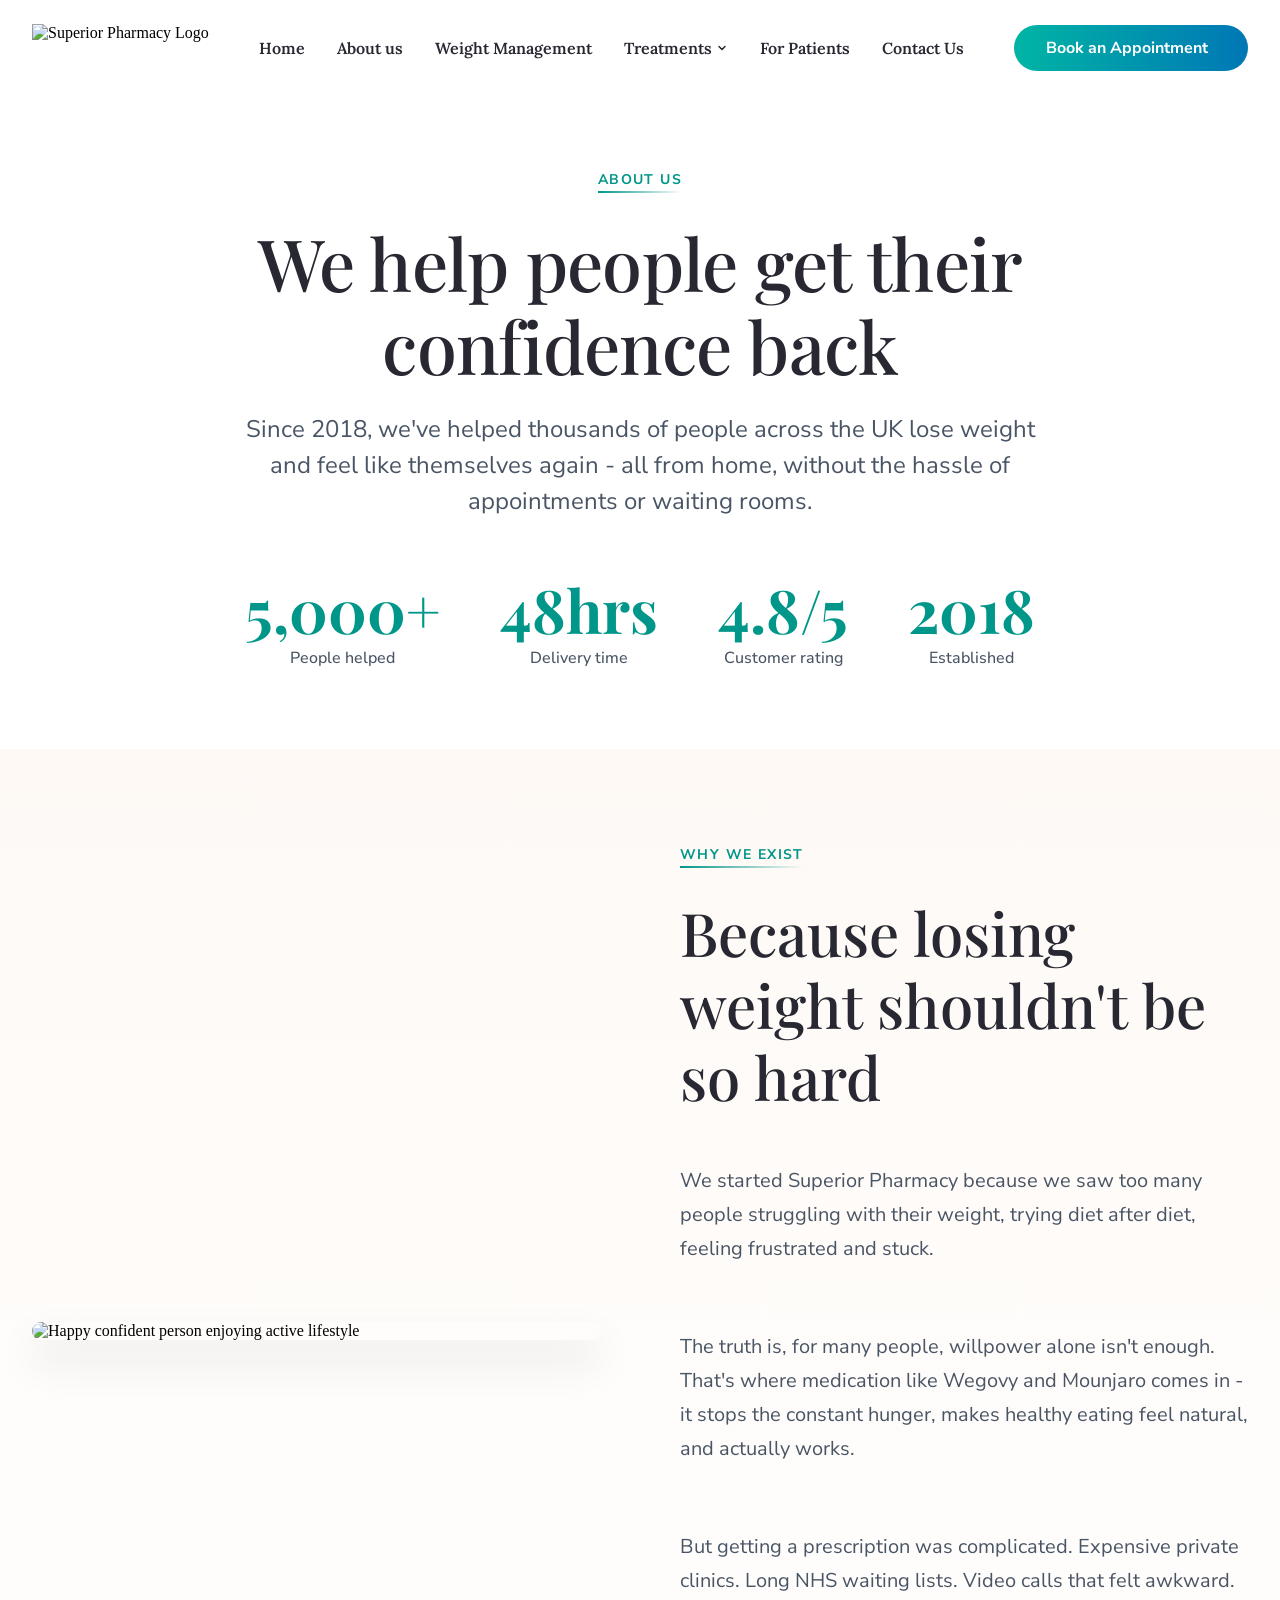
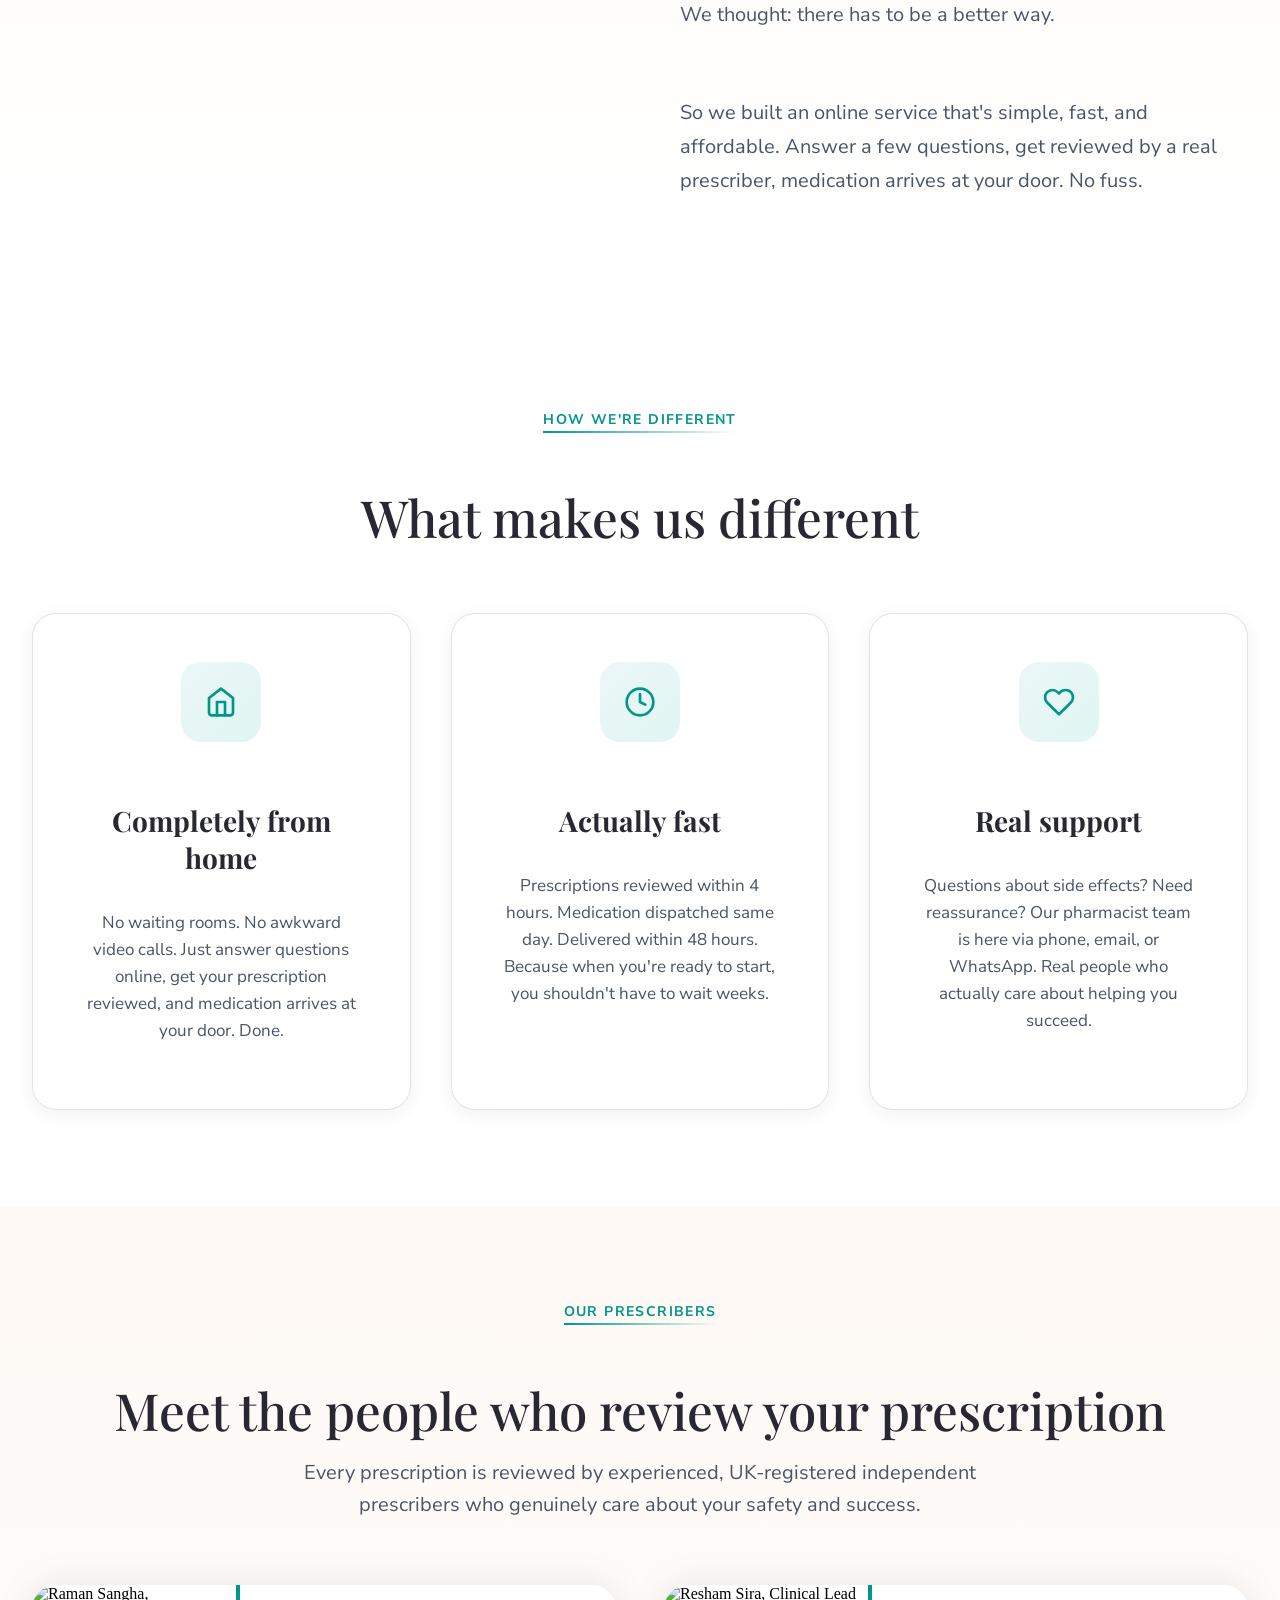
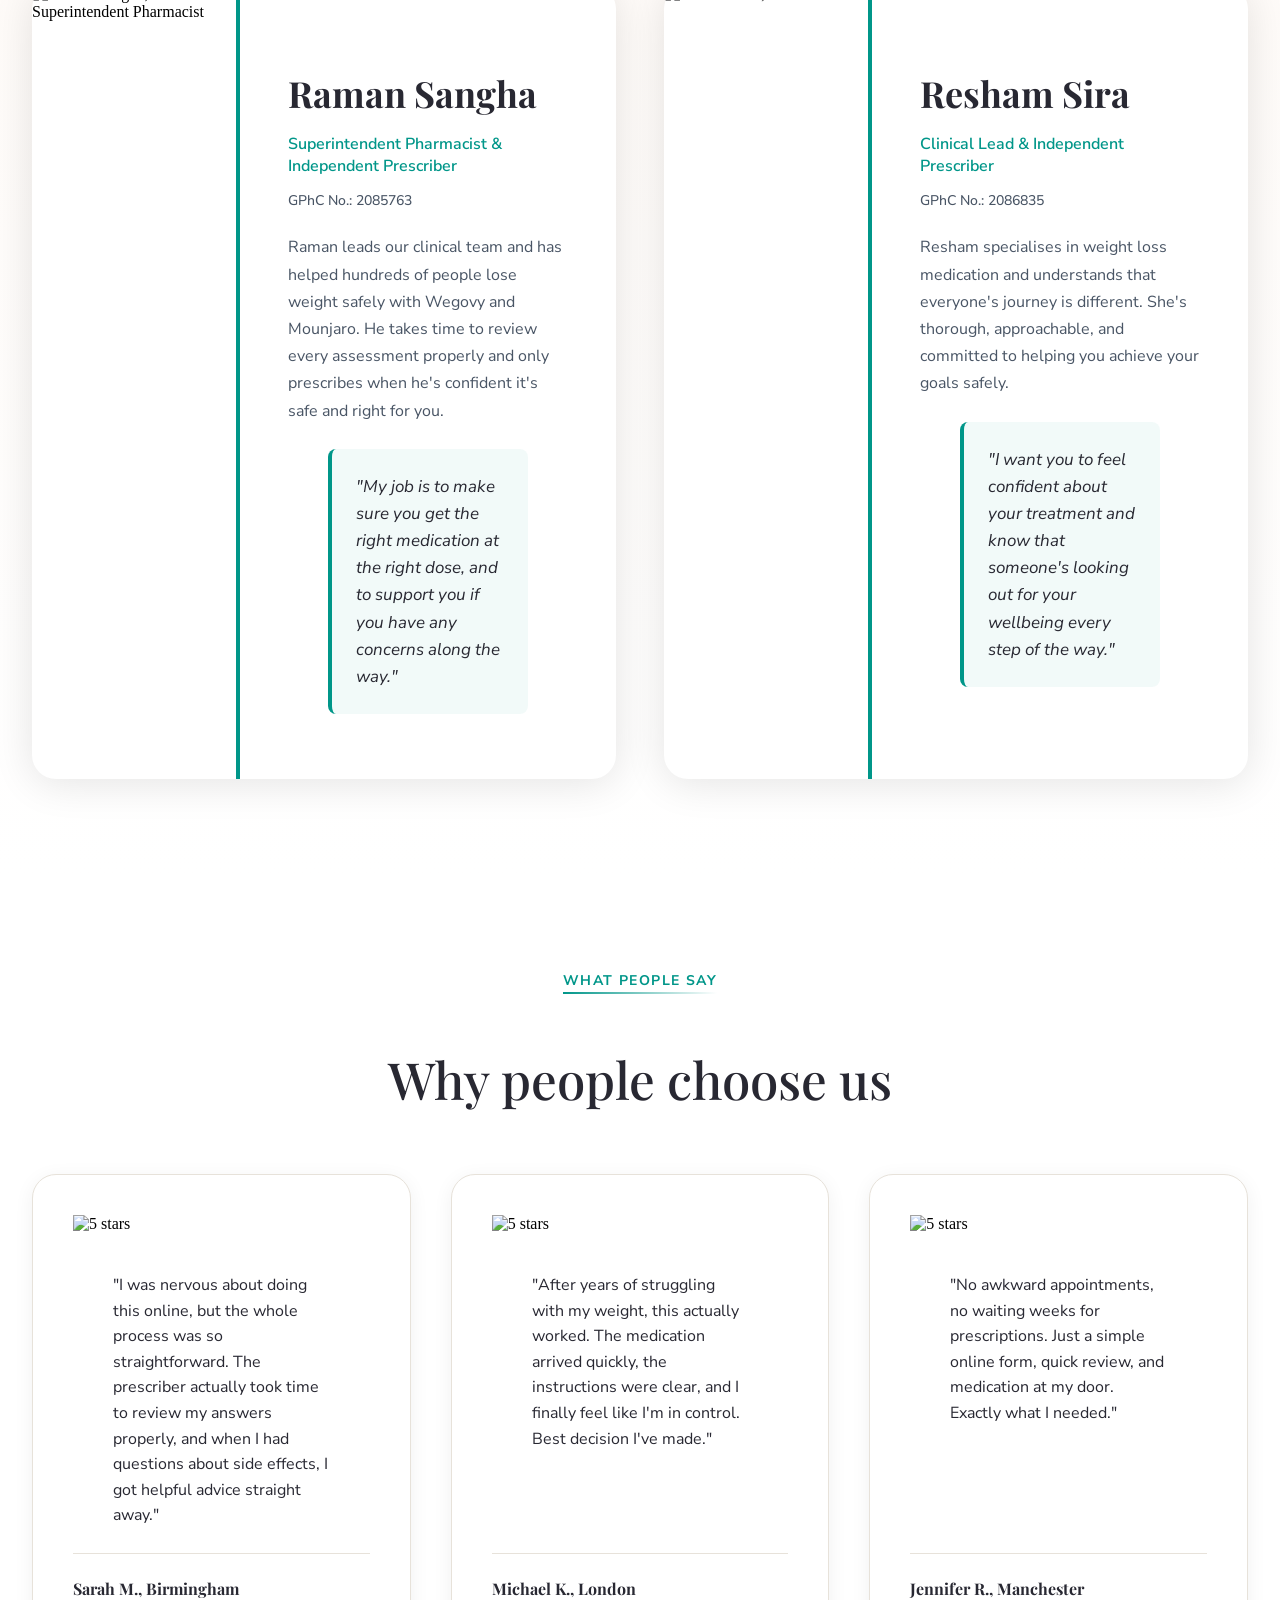
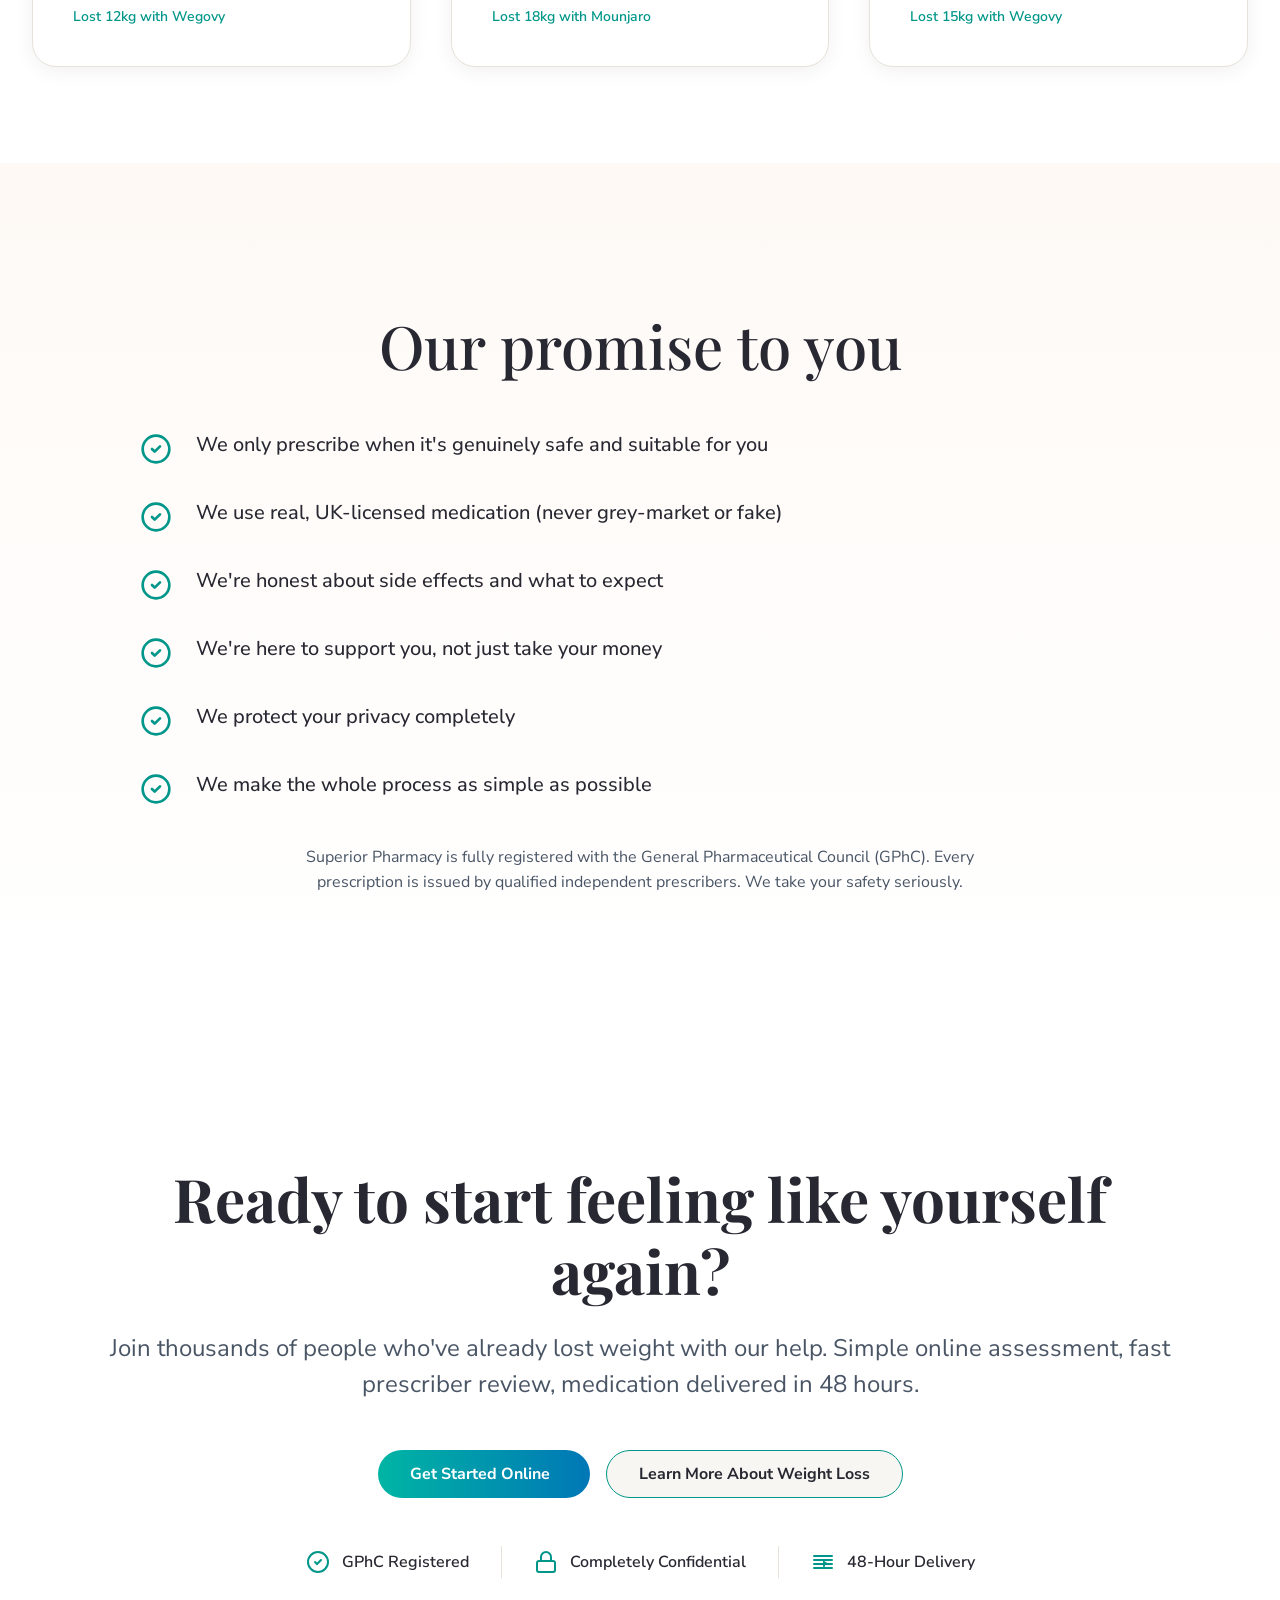
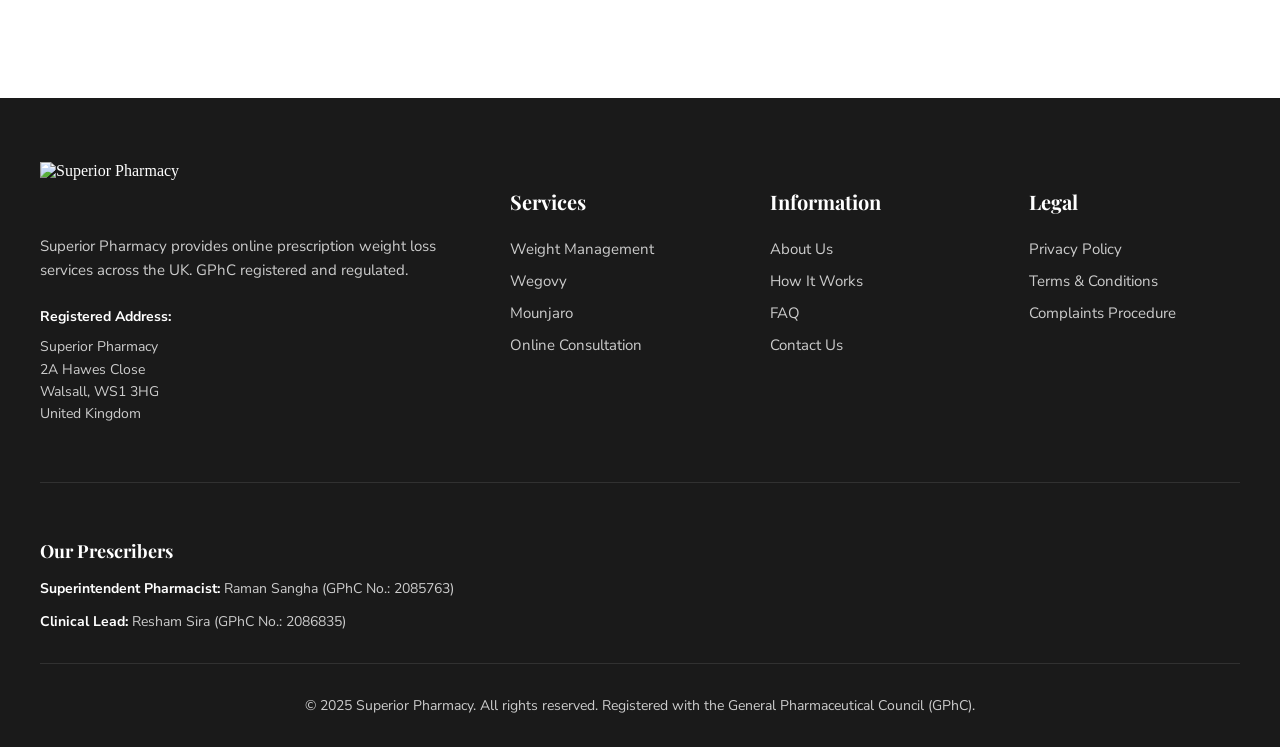
==== about.html @ c8bd6f24 "Initial commit from your app" ====
<!DOCTYPE html>
<html lang="en-GB">
  <head>
    <meta name="viewport" content="width=device-width, initial-scale=1" />
    <meta charset="utf-8" />
    <title>About Us | Superior Pharmacy | Online Weight Loss Service</title>
    <meta name="description" content="Learn about Superior Pharmacy's mission to help people lose weight and feel confident again. UK-registered prescribers, fast delivery, genuine medication." />
    <link rel="stylesheet" href="globals.css" />
    <link rel="stylesheet" href="responsive.css" />
    <link rel="stylesheet" href="about.css" />
    <script src="https://cdn.tailwindcss.com"></script>
    <script>
      tailwind.config = {
        theme: {
          extend: {
            colors: {
              "gray0-white": "var(--gray0-white)",
            },
          },
        },
        plugins: [],
      };
    </script>
  </head>
  <body>
    <!-- Navigation -->
    <nav class="main-nav" role="navigation" aria-label="Main navigation">
      <div class="nav-container">
        <img src="https://c.animaapp.com/mgt76cr9szdNc1/img/cropped-superior-1.png" alt="Superior Pharmacy Logo" class="logo" />
        
        <div class="nav-links">
          <a href="index.html">Home</a>
          <a href="about.html" aria-current="page">About us</a>
          <a href="weight-management.html">Weight Management</a>
          <div class="nav-dropdown">
            <button class="nav-dropdown-btn" aria-expanded="false" aria-haspopup="true">
              Treatments
              <svg width="12" height="12" viewBox="0 0 12 12" fill="none" xmlns="http://www.w3.org/2000/svg">
                <path d="M3 4.5L6 7.5L9 4.5" stroke="currentColor" stroke-width="1.5" stroke-linecap="round" stroke-linejoin="round"/>
              </svg>
            </button>
            <div class="nav-dropdown-menu">
              <a href="#all-treatments">All treatments</a>
              <a href="mounjaro.html">Mounjaro</a>
              <a href="#switching-providers">Switching Providers</a>
            </div>
          </div>
          <a href="#patients">For Patients</a>
          <a href="#contact">Contact Us</a>
        </div>
        
        <button class="cta-button primary-cta desktop-cta" aria-label="Book an appointment">
          Book an Appointment
          <img src="https://c.animaapp.com/mgt76cr9szdNc1/img/arrowright.svg" alt="" aria-hidden="true" />
        </button>
        
        <button class="mobile-menu-btn" aria-label="Toggle menu" aria-expanded="false">
          <span class="hamburger-line"></span>
          <span class="hamburger-line"></span>
          <span class="hamburger-line"></span>
        </button>
      </div>
      
      <div class="mobile-menu">
        <div class="mobile-menu-links">
          <a href="index.html">Home</a>
          <a href="about.html" aria-current="page">About us</a>
          <a href="weight-management.html">Weight Management</a>
          <details class="mobile-dropdown">
            <summary>Treatments</summary>
            <div class="mobile-dropdown-content">
              <a href="#all-treatments">All treatments</a>
              <a href="mounjaro.html">Mounjaro</a>
              <a href="#switching-providers">Switching Providers</a>
            </div>
          </details>
          <a href="#patients">For Patients</a>
          <a href="#contact">Contact Us</a>
          <button class="cta-button primary-cta mobile-cta">
            Book an Appointment
            <img src="https://c.animaapp.com/mgt76cr9szdNc1/img/arrowright.svg" alt="" aria-hidden="true" />
          </button>
        </div>
      </div>
    </nav>

    <!-- Hero Section -->
    <section class="about-hero-section">
      <div class="about-hero-container">
        <span class="section-label">ABOUT US</span>
        <h1>We help people get their confidence back</h1>
        <p class="about-hero-subtitle">Since 2018, we've helped thousands of people across the UK lose weight and feel like themselves again - all from home, without the hassle of appointments or waiting rooms.</p>
        
        <div class="about-stats-row">
          <div class="about-stat">
            <div class="about-stat-number">5,000+</div>
            <div class="about-stat-label">People helped</div>
          </div>
          <div class="about-stat">
            <div class="about-stat-number">48hrs</div>
            <div class="about-stat-label">Delivery time</div>
          </div>
          <div class="about-stat">
            <div class="about-stat-number">4.8/5</div>
            <div class="about-stat-label">Customer rating</div>
          </div>
          <div class="about-stat">
            <div class="about-stat-number">2018</div>
            <div class="about-stat-label">Established</div>
          </div>
        </div>
      </div>
    </section>

    <!-- Why We Exist Section -->
    <section class="about-why-section">
      <div class="section-container">
        <div class="about-why-content">
          <div class="about-why-image">
            <img src="https://images.unsplash.com/photo-1571019613454-1cb2f99b2d8b?w=700&h=800&fit=crop" alt="Happy confident person enjoying active lifestyle" loading="lazy" />
          </div>
          
          <div class="about-why-text">
            <span class="section-label">WHY WE EXIST</span>
            <h2>Because losing weight shouldn't be so hard</h2>
            
            <div class="about-why-paragraphs">
              <p>We started Superior Pharmacy because we saw too many people struggling with their weight, trying diet after diet, feeling frustrated and stuck.</p>
              
              <p>The truth is, for many people, willpower alone isn't enough. That's where medication like Wegovy and Mounjaro comes in - it stops the constant hunger, makes healthy eating feel natural, and actually works.</p>
              
              <p>But getting a prescription was complicated. Expensive private clinics. Long NHS waiting lists. Video calls that felt awkward. We thought: there has to be a better way.</p>
              
              <p>So we built an online service that's simple, fast, and affordable. Answer a few questions, get reviewed by a real prescriber, medication arrives at your door. No fuss.</p>
            </div>
          </div>
        </div>
      </div>
    </section>

    <!-- How We're Different Section -->
    <section class="about-different-section">
      <div class="section-container">
        <div class="section-header">
          <span class="section-label">HOW WE'RE DIFFERENT</span>
          <h2>What makes us different</h2>
          <div class="decorative-divider">
            <span class="divider-line"></span>
            <span class="divider-dot"></span>
            <span class="divider-line"></span>
          </div>
        </div>
        
        <div class="about-values-grid">
          <article class="about-value-card">
            <div class="about-value-icon">
              <svg width="32" height="32" viewBox="0 0 24 24" fill="none" xmlns="http://www.w3.org/2000/svg">
                <path d="M3 9L12 2L21 9V20C21 20.5304 20.7893 21.0391 20.4142 21.4142C20.0391 21.7893 19.5304 22 19 22H5C4.46957 22 3.96086 21.7893 3.58579 21.4142C3.21071 21.0391 3 20.5304 3 20V9Z" stroke="currentColor" stroke-width="2" stroke-linecap="round" stroke-linejoin="round"/>
                <path d="M9 22V12H15V22" stroke="currentColor" stroke-width="2" stroke-linecap="round" stroke-linejoin="round"/>
              </svg>
            </div>
            <h3>Completely from home</h3>
            <p>No waiting rooms. No awkward video calls. Just answer questions online, get your prescription reviewed, and medication arrives at your door. Done.</p>
          </article>
          
          <article class="about-value-card">
            <div class="about-value-icon">
              <svg width="32" height="32" viewBox="0 0 24 24" fill="none" xmlns="http://www.w3.org/2000/svg">
                <circle cx="12" cy="12" r="10" stroke="currentColor" stroke-width="2" stroke-linecap="round" stroke-linejoin="round"/>
                <path d="M12 6V12L16 14" stroke="currentColor" stroke-width="2" stroke-linecap="round" stroke-linejoin="round"/>
              </svg>
            </div>
            <h3>Actually fast</h3>
            <p>Prescriptions reviewed within 4 hours. Medication dispatched same day. Delivered within 48 hours. Because when you're ready to start, you shouldn't have to wait weeks.</p>
          </article>
          
          <article class="about-value-card">
            <div class="about-value-icon">
              <svg width="32" height="32" viewBox="0 0 24 24" fill="none" xmlns="http://www.w3.org/2000/svg">
                <path d="M20.84 4.61C20.3292 4.099 19.7228 3.69364 19.0554 3.41708C18.3879 3.14052 17.6725 2.99817 16.95 2.99817C16.2275 2.99817 15.5121 3.14052 14.8446 3.41708C14.1772 3.69364 13.5708 4.099 13.06 4.61L12 5.67L10.94 4.61C9.9083 3.57831 8.50903 2.99871 7.05 2.99871C5.59096 2.99871 4.19169 3.57831 3.16 4.61C2.1283 5.64169 1.54871 7.04097 1.54871 8.5C1.54871 9.95903 2.1283 11.3583 3.16 12.39L4.22 13.45L12 21.23L19.78 13.45L20.84 12.39C21.351 11.8792 21.7564 11.2728 22.0329 10.6054C22.3095 9.93789 22.4518 9.22248 22.4518 8.5C22.4518 7.77752 22.3095 7.0621 22.0329 6.39464C21.7564 5.72718 21.351 5.12075 20.84 4.61V4.61Z" stroke="currentColor" stroke-width="2" stroke-linecap="round" stroke-linejoin="round"/>
              </svg>
            </div>
            <h3>Real support</h3>
            <p>Questions about side effects? Need reassurance? Our pharmacist team is here via phone, email, or WhatsApp. Real people who actually care about helping you succeed.</p>
          </article>
        </div>
      </div>
    </section>

    <!-- Meet the Team Section -->
    <section class="about-team-section">
      <div class="section-container">
        <div class="section-header">
          <span class="section-label">OUR PRESCRIBERS</span>
          <h2>Meet the people who review your prescription</h2>
          <div class="decorative-divider">
            <span class="divider-line"></span>
            <span class="divider-dot"></span>
            <span class="divider-line"></span>
          </div>
          <p>Every prescription is reviewed by experienced, UK-registered independent prescribers who genuinely care about your safety and success.</p>
        </div>
        
        <div class="about-team-grid">
          <article class="about-team-card">
            <div class="about-team-photo">
              <img src="https://images.unsplash.com/photo-1612349317150-e413f6a5b16d?w=400&h=500&fit=crop" alt="Raman Sangha, Superintendent Pharmacist" loading="lazy" />
            </div>
            <div class="about-team-accent"></div>
            <div class="about-team-content">
              <h3>Raman Sangha</h3>
              <p class="about-team-title">Superintendent Pharmacist & Independent Prescriber</p>
              <p class="about-team-gphc">GPhC No.: 2085763</p>
              <p class="about-team-bio">Raman leads our clinical team and has helped hundreds of people lose weight safely with Wegovy and Mounjaro. He takes time to review every assessment properly and only prescribes when he's confident it's safe and right for you.</p>
              <blockquote class="about-team-quote">"My job is to make sure you get the right medication at the right dose, and to support you if you have any concerns along the way."</blockquote>
            </div>
          </article>
          
          <article class="about-team-card">
            <div class="about-team-photo">
              <img src="https://images.unsplash.com/photo-1594824476967-48c8b964273f?w=400&h=500&fit=crop" alt="Resham Sira, Clinical Lead" loading="lazy" />
            </div>
            <div class="about-team-accent"></div>
            <div class="about-team-content">
              <h3>Resham Sira</h3>
              <p class="about-team-title">Clinical Lead & Independent Prescriber</p>
              <p class="about-team-gphc">GPhC No.: 2086835</p>
              <p class="about-team-bio">Resham specialises in weight loss medication and understands that everyone's journey is different. She's thorough, approachable, and committed to helping you achieve your goals safely.</p>
              <blockquote class="about-team-quote">"I want you to feel confident about your treatment and know that someone's looking out for your wellbeing every step of the way."</blockquote>
            </div>
          </article>
        </div>
      </div>
    </section>

    <!-- What People Say Section -->
    <section class="about-testimonials-section">
      <div class="section-container">
        <div class="section-header">
          <span class="section-label">WHAT PEOPLE SAY</span>
          <h2>Why people choose us</h2>
          <div class="decorative-divider">
            <span class="divider-line"></span>
            <span class="divider-dot"></span>
            <span class="divider-line"></span>
          </div>
        </div>
        
        <div class="about-testimonials-grid">
          <article class="about-testimonial-card">
            <div class="about-testimonial-stars">
              <img src="https://c.animaapp.com/mgt76cr9szdNc1/img/container-9.svg" alt="5 stars" />
            </div>
            <blockquote>"I was nervous about doing this online, but the whole process was so straightforward. The prescriber actually took time to review my answers properly, and when I had questions about side effects, I got helpful advice straight away."</blockquote>
            <div class="about-testimonial-footer">
              <div class="about-testimonial-author">
                <span class="author-name">Sarah M., Birmingham</span>
                <span class="author-result">Lost 12kg with Wegovy</span>
              </div>
            </div>
          </article>
          
          <article class="about-testimonial-card">
            <div class="about-testimonial-stars">
              <img src="https://c.animaapp.com/mgt76cr9szdNc1/img/container-9.svg" alt="5 stars" />
            </div>
            <blockquote>"After years of struggling with my weight, this actually worked. The medication arrived quickly, the instructions were clear, and I finally feel like I'm in control. Best decision I've made."</blockquote>
            <div class="about-testimonial-footer">
              <div class="about-testimonial-author">
                <span class="author-name">Michael K., London</span>
                <span class="author-result">Lost 18kg with Mounjaro</span>
              </div>
            </div>
          </article>
          
          <article class="about-testimonial-card">
            <div class="about-testimonial-stars">
              <img src="https://c.animaapp.com/mgt76cr9szdNc1/img/container-9.svg" alt="5 stars" />
            </div>
            <blockquote>"No awkward appointments, no waiting weeks for prescriptions. Just a simple online form, quick review, and medication at my door. Exactly what I needed."</blockquote>
            <div class="about-testimonial-footer">
              <div class="about-testimonial-author">
                <span class="author-name">Jennifer R., Manchester</span>
                <span class="author-result">Lost 15kg with Wegovy</span>
              </div>
            </div>
          </article>
        </div>
      </div>
    </section>

    <!-- Our Promise Section -->
    <section class="about-promise-section">
      <div class="section-container about-promise-container">
        <h2>Our promise to you</h2>
        
        <ul class="about-promise-list">
          <li>
            <svg width="32" height="32" viewBox="0 0 24 24" fill="none" xmlns="http://www.w3.org/2000/svg">
              <circle cx="12" cy="12" r="10" stroke="currentColor" stroke-width="2"/>
              <path d="M9 12L11 14L15 10" stroke="currentColor" stroke-width="2" stroke-linecap="round" stroke-linejoin="round"/>
            </svg>
            <span>We only prescribe when it's genuinely safe and suitable for you</span>
          </li>
          <li>
            <svg width="32" height="32" viewBox="0 0 24 24" fill="none" xmlns="http://www.w3.org/2000/svg">
              <circle cx="12" cy="12" r="10" stroke="currentColor" stroke-width="2"/>
              <path d="M9 12L11 14L15 10" stroke="currentColor" stroke-width="2" stroke-linecap="round" stroke-linejoin="round"/>
            </svg>
            <span>We use real, UK-licensed medication (never grey-market or fake)</span>
          </li>
          <li>
            <svg width="32" height="32" viewBox="0 0 24 24" fill="none" xmlns="http://www.w3.org/2000/svg">
              <circle cx="12" cy="12" r="10" stroke="currentColor" stroke-width="2"/>
              <path d="M9 12L11 14L15 10" stroke="currentColor" stroke-width="2" stroke-linecap="round" stroke-linejoin="round"/>
            </svg>
            <span>We're honest about side effects and what to expect</span>
          </li>
          <li>
            <svg width="32" height="32" viewBox="0 0 24 24" fill="none" xmlns="http://www.w3.org/2000/svg">
              <circle cx="12" cy="12" r="10" stroke="currentColor" stroke-width="2"/>
              <path d="M9 12L11 14L15 10" stroke="currentColor" stroke-width="2" stroke-linecap="round" stroke-linejoin="round"/>
            </svg>
            <span>We're here to support you, not just take your money</span>
          </li>
          <li>
            <svg width="32" height="32" viewBox="0 0 24 24" fill="none" xmlns="http://www.w3.org/2000/svg">
              <circle cx="12" cy="12" r="10" stroke="currentColor" stroke-width="2"/>
              <path d="M9 12L11 14L15 10" stroke="currentColor" stroke-width="2" stroke-linecap="round" stroke-linejoin="round"/>
            </svg>
            <span>We protect your privacy completely</span>
          </li>
          <li>
            <svg width="32" height="32" viewBox="0 0 24 24" fill="none" xmlns="http://www.w3.org/2000/svg">
              <circle cx="12" cy="12" r="10" stroke="currentColor" stroke-width="2"/>
              <path d="M9 12L11 14L15 10" stroke="currentColor" stroke-width="2" stroke-linecap="round" stroke-linejoin="round"/>
            </svg>
            <span>We make the whole process as simple as possible</span>
          </li>
        </ul>
        
        <p class="about-promise-footer">Superior Pharmacy is fully registered with the General Pharmaceutical Council (GPhC). Every prescription is issued by qualified independent prescribers. We take your safety seriously.</p>
      </div>
    </section>

    <!-- Final CTA Section -->
    <section class="about-final-cta-section">
      <div class="about-final-cta-container">
        <h2>Ready to start feeling like yourself again?</h2>
        <p>Join thousands of people who've already lost weight with our help. Simple online assessment, fast prescriber review, medication delivered in 48 hours.</p>
        
        <div class="about-final-buttons">
          <button class="cta-button gradient-cta">
            Get Started Online
            <img src="https://c.animaapp.com/mgt76cr9szdNc1/img/arrowright.svg" alt="" aria-hidden="true" />
          </button>
          <button class="cta-button secondary-cta">Learn More About Weight Loss</button>
        </div>
        
        <div class="about-final-trust">
          <div class="about-final-trust-item">
            <svg width="24" height="24" viewBox="0 0 24 24" fill="none" xmlns="http://www.w3.org/2000/svg">
              <path d="M12 22C17.5228 22 22 17.5228 22 12C22 6.47715 17.5228 2 12 2C6.47715 2 2 6.47715 2 12C2 17.5228 6.47715 22 12 22Z" stroke="currentColor" stroke-width="2"/>
              <path d="M9 12L11 14L15 10" stroke="currentColor" stroke-width="2" stroke-linecap="round"/>
            </svg>
            <span>GPhC Registered</span>
          </div>
          <div class="about-final-divider"></div>
          <div class="about-final-trust-item">
            <svg width="24" height="24" viewBox="0 0 24 24" fill="none" xmlns="http://www.w3.org/2000/svg">
              <rect x="3" y="11" width="18" height="11" rx="2" stroke="currentColor" stroke-width="2"/>
              <path d="M7 11V7C7 5.67392 7.52678 4.40215 8.46447 3.46447C9.40215 2.52678 10.6739 2 12 2C13.3261 2 14.5979 2.52678 15.5355 3.46447C16.4732 4.40215 17 5.67392 17 7V11" stroke="currentColor" stroke-width="2"/>
            </svg>
            <span>Completely Confidential</span>
          </div>
          <div class="about-final-divider"></div>
          <div class="about-final-trust-item">
            <svg width="24" height="24" viewBox="0 0 24 24" fill="none" xmlns="http://www.w3.org/2000/svg">
              <path d="M13 16V12L16 14M21 10H3M21 6H3M21 14H3M21 18H3" stroke="currentColor" stroke-width="2" stroke-linecap="round"/>
            </svg>
            <span>48-Hour Delivery</span>
          </div>
        </div>
      </div>
    </section>

    <!-- Footer -->
    <footer class="site-footer">
      <div class="footer-container">
        <div class="footer-grid">
          <div class="footer-column">
            <img src="https://c.animaapp.com/mgt76cr9szdNc1/img/cropped-superior-1.png" alt="Superior Pharmacy" class="footer-logo" />
            <p class="footer-description">Superior Pharmacy provides online prescription weight loss services across the UK. GPhC registered and regulated.</p>
            <div class="footer-address">
              <p><strong>Registered Address:</strong></p>
              <p>Superior Pharmacy<br />2A Hawes Close<br />Walsall, WS1 3HG<br />United Kingdom</p>
            </div>
          </div>
          
          <div class="footer-column">
            <h4>Services</h4>
            <ul>
              <li><a href="weight-management.html">Weight Management</a></li>
              <li><a href="#wegovy">Wegovy</a></li>
              <li><a href="#mounjaro">Mounjaro</a></li>
              <li><a href="#consultation">Online Consultation</a></li>
            </ul>
          </div>
          
          <div class="footer-column">
            <h4>Information</h4>
            <ul>
              <li><a href="about.html">About Us</a></li>
              <li><a href="#how-it-works">How It Works</a></li>
              <li><a href="#faq">FAQ</a></li>
              <li><a href="#contact">Contact Us</a></li>
            </ul>
          </div>
          
          <div class="footer-column">
            <h4>Legal</h4>
            <ul>
              <li><a href="#privacy">Privacy Policy</a></li>
              <li><a href="#terms">Terms & Conditions</a></li>
              <li><a href="#complaints">Complaints Procedure</a></li>
            </ul>
          </div>
        </div>
        
        <div class="footer-prescribers">
          <h4>Our Prescribers</h4>
          <p><strong>Superintendent Pharmacist:</strong> Raman Sangha (GPhC No.: 2085763)</p>
          <p><strong>Clinical Lead:</strong> Resham Sira (GPhC No.: 2086835)</p>
        </div>
        
        <div class="footer-bottom">
          <p>&copy; 2025 Superior Pharmacy. All rights reserved. Registered with the General Pharmaceutical Council (GPhC).</p>
        </div>
      </div>
    </footer>

    <script src="app.js"></script>
  </body>
</html>
---- globals.css ----
@import url("https://cdnjs.cloudflare.com/ajax/libs/meyer-reset/2.0/reset.min.css");
@import url("https://fonts.googleapis.com/css?family=Playfair+Display:500,700,400|Nunito+Sans:900,600,500,400,700,italic|Nunito:400|Inter:300,700,400|Lora:600|Roboto:500|Poppins:500,600");

* {
  -webkit-font-smoothing: antialiased;
  box-sizing: border-box;
}

html,
body {
  margin: 0px;
  height: 100%;
}

/* a blue color as a generic focus style */
button:focus-visible {
  outline: 2px solid #4a90e2 !important;
  outline: -webkit-focus-ring-color auto 5px !important;
}

a {
  text-decoration: none;
}

/* Force cache refresh - v2025.01 */
---- responsive.css ----
/* ===================================
   RESPONSIVE STYLES
   =================================== */

/* Base Variables */
:root {
  --primary-teal: #009689;
  --primary-blue: #0077b6;
  --accent-orange: #ffa178;
  --accent-cyan: #96f0ff;
  --bg-cream: #f5f3f0;
  --bg-peach: #FFF5F0;
  --bg-light: #eceae7;
  --text-dark: #282832;
  --text-gray: #495565;
  --border-light: #e7e2da;
  --white: #ffffff;
  
  --container-max: 1280px;
  --spacing-xs: 0.5rem;
  --spacing-sm: 1rem;
  --spacing-md: 2rem;
  --spacing-lg: 4rem;
  --spacing-xl: 6rem;
  
  --radius-sm: 0.5rem;
  --radius-md: 1rem;
  --radius-lg: 1.5rem;
  --radius-full: 9999px;
}

/* ===================================
   HERO SECTION
   =================================== */

.hero-section {
  position: relative;
  min-height: 100vh;
  background: var(--white);
  overflow: hidden;
}

.hero-background {
  position: absolute;
  inset: 0;
  pointer-events: none;
}

.hero-background::before {
  content: '';
  position: absolute;
  right: -100%;
  bottom: -50%;
  width: 200%;
  height: 150%;
  background: radial-gradient(circle, rgba(231, 206, 107, 0.39) 0%, transparent 38%);
}

.hero-background::after {
  content: '';
  position: absolute;
  top: -30%;
  left: -50%;
  width: 120%;
  height: 90%;
  border-radius: 50%;
  background: radial-gradient(circle, rgba(0, 151, 178, 0.24) 0%, transparent 38%);
}

/* Navigation - FIXED */
.main-nav {
  position: fixed;
  top: 0;
  left: 0;
  right: 0;
  z-index: 1000;
  background: transparent;
  padding: 1.5rem 2rem;
  transition: all 0.3s ease;
}

.main-nav.scrolled {
  background: rgba(255, 255, 255, 0.95);
  backdrop-filter: blur(10px);
  box-shadow: 0 2px 20px rgba(0, 0, 0, 0.08);
}

.nav-container {
  max-width: var(--container-max);
  margin: 0 auto;
  display: flex;
  align-items: center;
  justify-content: space-between;
  gap: 2rem;
}

.logo {
  height: 3rem;
  width: auto;
  object-fit: contain;
}

.nav-links {
  display: flex;
  align-items: center;
  gap: 2rem;
  flex: 1;
  justify-content: center;
}

.nav-links a {
  font-family: 'Lora', serif;
  font-weight: 600;
  font-size: 1rem;
  color: var(--text-dark);
  text-decoration: none;
  transition: color 0.3s;
  white-space: nowrap;
}

.nav-links a:hover,
.nav-links a:focus {
  color: var(--primary-teal);
  outline: 2px solid var(--primary-teal);
  outline-offset: 4px;
}

/* Navigation Dropdown */
.nav-dropdown {
  position: relative;
}

.nav-dropdown-btn {
  display: flex;
  align-items: center;
  gap: 0.25rem;
  background: none;
  border: none;
  font-family: 'Lora', serif;
  font-weight: 600;
  font-size: 1rem;
  color: var(--text-dark);
  cursor: pointer;
  padding: 0.5rem 0;
  transition: color 0.3s;
  white-space: nowrap;
}

.nav-dropdown-btn:hover,
.nav-dropdown-btn:focus {
  color: var(--primary-teal);
}

.nav-dropdown-btn svg {
  transition: transform 0.3s ease;
}

.nav-dropdown-btn[aria-expanded="true"] svg {
  transform: rotate(180deg);
}

.nav-dropdown-menu {
  position: absolute;
  top: 100%;
  left: 0;
  min-width: 12rem;
  background: var(--white);
  border-radius: 0.75rem;
  box-shadow: 0 10px 40px rgba(0, 0, 0, 0.15);
  padding: 0.5rem;
  margin-top: 0.5rem;
  opacity: 0;
  visibility: hidden;
  transform: translateY(-10px);
  transition: all 0.3s ease;
  z-index: 1000;
}

.nav-dropdown:hover .nav-dropdown-menu,
.nav-dropdown-btn[aria-expanded="true"] + .nav-dropdown-menu {
  opacity: 1;
  visibility: visible;
  transform: translateY(0);
}

.nav-dropdown-menu a {
  display: block;
  padding: 0.75rem 1rem;
  font-family: 'Lora', serif;
  font-weight: 600;
  font-size: 0.9375rem;
  color: var(--text-dark);
  text-decoration: none;
  border-radius: 0.5rem;
  transition: all 0.3s;
  white-space: nowrap;
}

.nav-dropdown-menu a:hover,
.nav-dropdown-menu a:focus {
  background: rgba(0, 150, 137, 0.08);
  color: var(--primary-teal);
  outline: none;
}

/* Mobile Dropdown */
.mobile-dropdown {
  border-bottom: 1px solid var(--border-light);
}

.mobile-dropdown summary {
  font-family: 'Lora', serif;
  font-weight: 600;
  font-size: 1.125rem;
  color: var(--text-dark);
  padding: 1rem;
  cursor: pointer;
  list-style: none;
  display: flex;
  align-items: center;
  justify-content: space-between;
  transition: all 0.3s;
}

.mobile-dropdown summary::-webkit-details-marker {
  display: none;
}

.mobile-dropdown summary::after {
  content: '›';
  font-size: 1.5rem;
  transition: transform 0.3s ease;
}

.mobile-dropdown[open] summary::after {
  transform: rotate(90deg);
}

.mobile-dropdown summary:hover,
.mobile-dropdown summary:focus {
  background: rgba(0, 150, 137, 0.05);
  color: var(--primary-teal);
}

.mobile-dropdown-content {
  padding: 0 1rem 1rem 2rem;
  display: flex;
  flex-direction: column;
  gap: 0.5rem;
}

.mobile-dropdown-content a {
  font-family: 'Lora', serif;
  font-weight: 600;
  font-size: 1rem;
  color: var(--text-dark);
  text-decoration: none;
  padding: 0.75rem 1rem;
  border-radius: 0.5rem;
  transition: all 0.3s;
}

.mobile-dropdown-content a:hover,
.mobile-dropdown-content a:focus {
  background: rgba(0, 150, 137, 0.05);
  color: var(--primary-teal);
  padding-left: 1.5rem;
}

/* Mobile Menu Button */
.mobile-menu-btn {
  display: none;
  flex-direction: column;
  gap: 0.375rem;
  background: none;
  border: none;
  padding: 0.5rem;
  cursor: pointer;
  z-index: 1001;
}

.hamburger-line {
  width: 1.5rem;
  height: 2px;
  background: var(--text-dark);
  transition: all 0.3s ease;
  border-radius: 2px;
}

.mobile-menu-btn[aria-expanded="true"] .hamburger-line:nth-child(1) {
  transform: rotate(45deg) translateY(0.5rem);
}

.mobile-menu-btn[aria-expanded="true"] .hamburger-line:nth-child(2) {
  opacity: 0;
}

.mobile-menu-btn[aria-expanded="true"] .hamburger-line:nth-child(3) {
  transform: rotate(-45deg) translateY(-0.5rem);
}

/* Mobile Menu */
.mobile-menu {
  position: fixed;
  top: 0;
  right: -100%;
  width: 80%;
  max-width: 20rem;
  height: 100vh;
  background: var(--white);
  box-shadow: -2px 0 10px rgba(0, 0, 0, 0.1);
  transition: right 0.3s ease;
  z-index: 1000;
  padding-top: 5rem;
}

.mobile-menu.active {
  right: 0;
}

.mobile-menu-links {
  display: flex;
  flex-direction: column;
  gap: 0;
  padding: 1rem;
}

.mobile-menu-links a {
  font-family: 'Lora', serif;
  font-weight: 600;
  font-size: 1.125rem;
  color: var(--text-dark);
  text-decoration: none;
  padding: 1rem;
  border-bottom: 1px solid var(--border-light);
  transition: all 0.3s;
}

.mobile-menu-links a:hover,
.mobile-menu-links a:focus {
  background: rgba(0, 150, 137, 0.05);
  color: var(--primary-teal);
  padding-left: 1.5rem;
}

.mobile-cta {
  margin-top: 1.5rem;
  width: 100%;
}

.desktop-cta {
  display: inline-flex;
}

/* Hero Content */
.hero-content {
  position: relative;
  z-index: 1;
  max-width: var(--container-max);
  margin: 0 auto;
  padding: 8rem 2rem 3rem;
  display: grid;
  grid-template-columns: 1fr;
  gap: 3rem;
  align-items: start;
}

.hero-text h1 {
  font-family: 'Playfair Display', serif;
  font-weight: 500;
  font-size: clamp(1.875rem, 5vw, 3.75rem);
  line-height: 1.15;
  color: var(--text-dark);
  margin-bottom: 1.5rem;
  letter-spacing: -0.01em;
}

.hero-subtitle {
  font-family: 'Nunito Sans', sans-serif;
  font-size: clamp(1rem, 2vw, 1.5rem);
  line-height: 1.5;
  color: #495565;
  margin-bottom: 2rem;
  font-weight: 400;
}

.cta-button {
  display: inline-flex;
  align-items: center;
  justify-content: center;
  gap: 0.5rem;
  padding: 0.75rem 2rem;
  border: none;
  border-radius: var(--radius-full);
  font-family: 'Nunito Sans', sans-serif;
  font-weight: 700;
  font-size: 1rem;
  cursor: pointer;
  transition: all 0.3s;
  white-space: nowrap;
}

.primary-cta {
  background: var(--primary-teal);
  color: var(--white);
}

.primary-cta:hover,
.primary-cta:focus {
  background: #007d72;
  transform: translateY(-2px);
  box-shadow: 0 4px 12px rgba(0, 150, 137, 0.3);
}

.gradient-cta {
  background: linear-gradient(90deg, #00b5a4 0%, #0077b6 100%);
  color: var(--white);
}

.gradient-cta:hover,
.gradient-cta:focus {
  transform: translateY(-2px);
  box-shadow: 0 4px 12px rgba(0, 119, 182, 0.3);
}

/* Navigation CTA - Use gradient style */
.desktop-cta,
.mobile-cta {
  background: linear-gradient(90deg, #00b5a4 0%, #0077b6 100%) !important;
}

.desktop-cta:hover,
.desktop-cta:focus,
.mobile-cta:hover,
.mobile-cta:focus {
  background: linear-gradient(90deg, #009689 0%, #006699 100%) !important;
  transform: translateY(-2px);
  box-shadow: 0 4px 12px rgba(0, 119, 182, 0.3);
}

.secondary-cta {
  background: #f7f6f2;
  color: var(--text-dark);
  border: 1px solid var(--primary-teal);
}

.secondary-cta:hover,
.secondary-cta:focus {
  background: var(--white);
  transform: translateY(-2px);
}

.full-width {
  width: 100%;
}

.trustpilot-inline {
  display: flex;
  align-items: center;
  gap: 0.5rem;
  font-size: 0.875rem;
  flex-wrap: wrap;
  margin: 1rem 0 1.5rem;
  justify-content: flex-start;
}

.trust-text {
  font-weight: 700;
  color: var(--text-dark);
  font-size: 0.875rem;
}

.trust-reviews {
  color: var(--text-dark);
  font-weight: 500;
  font-size: 0.875rem;
}

.stars {
  height: 1.5rem;
  width: auto;
  flex-shrink: 0;
}

.partner-logos {
  display: flex;
  align-items: center;
  gap: 1.5rem;
  flex-wrap: wrap;
  margin-top: 0;
  justify-content: flex-start;
}

.partner-logos img {
  height: 2.5rem;
  width: auto;
  object-fit: contain;
  opacity: 0.85;
}

/* Hero Cards */
.hero-cards {
  display: grid;
  grid-template-columns: repeat(auto-fit, minmax(150px, 1fr));
  gap: 1rem;
}

.hero-card {
  position: relative;
  background: #e2ded9;
  border-radius: 1rem;
  overflow: hidden;
  aspect-ratio: 1;
  display: flex;
  flex-direction: column;
}

.card-gradient {
  position: absolute;
  inset: 0;
  opacity: 0.8;
  pointer-events: none;
}

.gradient-1 {
  background: radial-gradient(circle at 25% 25%, rgba(255, 161, 120, 1) 0%, transparent 60%);
}

.gradient-2 {
  background: radial-gradient(circle at 75% 25%, rgba(150, 240, 255, 1) 0%, transparent 60%);
}

.gradient-3 {
  background: radial-gradient(circle at 75% 75%, rgba(150, 240, 255, 1) 0%, transparent 60%);
}

.gradient-4 {
  background: radial-gradient(circle at 25% 50%, rgba(255, 161, 120, 1) 0%, transparent 60%);
}

.card-image {
  position: absolute;
  bottom: 0;
  left: 50%;
  transform: translateX(-50%);
  height: 85%;
  width: auto;
  object-fit: contain;
  max-width: 90%;
}

.card-text {
  position: absolute;
  top: 0.75rem;
  left: 0.75rem;
  right: 0.75rem;
  display: flex;
  flex-direction: column;
  gap: 0.125rem;
  z-index: 1;
  max-width: calc(100% - 1.5rem);
}

.card-subtitle {
  font-family: 'Inter', sans-serif;
  font-size: clamp(0.625rem, 1.5vw, 0.875rem);
  color: var(--text-dark);
  line-height: 1.3;
}

.card-title {
  font-family: 'Inter', sans-serif;
  font-weight: 700;
  font-size: clamp(0.75rem, 2vw, 1.125rem);
  color: var(--text-dark);
  line-height: 1.2;
}

.card-cta {
  position: absolute;
  bottom: 0.75rem;
  right: 0.75rem;
  display: flex;
  align-items: center;
  gap: 0.25rem;
  padding: 0.375rem 0.75rem;
  background: rgba(255, 255, 255, 0.9);
  border: none;
  border-radius: var(--radius-full);
  font-family: 'Inter', sans-serif;
  font-size: clamp(0.625rem, 1.5vw, 0.875rem);
  color: var(--text-dark);
  cursor: pointer;
  transition: all 0.3s;
  z-index: 1;
  white-space: nowrap;
}

.card-cta:hover,
.card-cta:focus {
  background: var(--white);
  transform: scale(1.05);
}

/* Benefits Bar - Premium Design with Soft Transition */
.benefits-bar {
  position: relative;
  background: linear-gradient(180deg, 
    rgba(236, 234, 231, 0.3) 0%, 
    rgba(255, 255, 255, 0.5) 50%, 
    rgba(236, 234, 231, 0.3) 100%
  );
  padding: 2.5rem 1rem;
  overflow: hidden;
  backdrop-filter: blur(10px);
}

.benefits-bar::before {
  content: '';
  position: absolute;
  top: 0;
  left: 0;
  right: 0;
  height: 80px;
  background: linear-gradient(180deg, 
    rgba(236, 234, 231, 0.8) 0%, 
    transparent 100%
  );
  pointer-events: none;
}

.benefits-bar::after {
  content: '';
  position: absolute;
  bottom: 0;
  left: 0;
  right: 0;
  height: 80px;
  background: linear-gradient(0deg, 
    rgba(236, 234, 231, 0.8) 0%, 
    transparent 100%
  );
  pointer-events: none;
}

.benefits-wrapper {
  max-width: var(--container-max);
  margin: 0 auto;
  padding: 0 1rem;
}

.benefits-container {
  display: grid;
  grid-template-columns: repeat(2, 1fr);
  gap: 1rem;
}

.benefit-card {
  position: relative;
  background: rgba(255, 255, 255, 0.7);
  backdrop-filter: blur(20px);
  border-radius: 1.25rem;
  padding: 1.5rem;
  display: flex;
  align-items: center;
  gap: 1rem;
  box-shadow: 
    0 2px 8px rgba(0, 0, 0, 0.03),
    0 8px 24px rgba(0, 150, 137, 0.04),
    inset 0 1px 0 rgba(255, 255, 255, 0.8);
  border: 1px solid rgba(255, 255, 255, 0.6);
  transition: all 0.3s cubic-bezier(0.4, 0, 0.2, 1);
  overflow: hidden;
}

.benefit-card::before {
  content: '';
  position: absolute;
  top: 0;
  left: 0;
  width: 3px;
  height: 100%;
  background: linear-gradient(180deg, var(--primary-teal) 0%, #00b5a4 100%);
  opacity: 0;
  transition: opacity 0.3s ease;
}

.benefit-card:hover {
  transform: translateY(-4px);
  background: rgba(255, 255, 255, 0.9);
  box-shadow: 
    0 4px 16px rgba(0, 0, 0, 0.06),
    0 12px 32px rgba(0, 150, 137, 0.08),
    inset 0 1px 0 rgba(255, 255, 255, 1);
  border-color: rgba(0, 150, 137, 0.15);
}

.benefit-card:hover::before {
  opacity: 1;
}

.benefit-icon-wrapper {
  position: relative;
  flex-shrink: 0;
}

.benefit-icon {
  width: 3rem;
  height: 3rem;
  background: linear-gradient(135deg, 
    rgba(0, 150, 137, 0.08) 0%, 
    rgba(0, 181, 164, 0.12) 100%
  );
  border-radius: 0.875rem;
  display: flex;
  align-items: center;
  justify-content: center;
  color: var(--primary-teal);
  position: relative;
  transition: all 0.3s ease;
  box-shadow: 
    0 2px 8px rgba(0, 150, 137, 0.08),
    inset 0 1px 0 rgba(255, 255, 255, 0.5);
}

.benefit-card:hover .benefit-icon {
  background: linear-gradient(135deg, 
    var(--primary-teal) 0%, 
    #00b5a4 100%
  );
  color: var(--white);
  transform: scale(1.05);
  box-shadow: 
    0 4px 16px rgba(0, 150, 137, 0.25),
    inset 0 1px 0 rgba(255, 255, 255, 0.3);
}

.benefit-icon svg {
  width: 1.5rem;
  height: 1.5rem;
  transition: transform 0.3s ease;
}

.benefit-card:hover .benefit-icon svg {
  transform: scale(1.1);
}

.benefit-content {
  flex: 1;
  min-width: 0;
}

.benefit-title {
  font-family: 'Playfair Display', serif;
  font-weight: 700;
  font-size: 1rem;
  color: var(--text-dark);
  margin-bottom: 0.25rem;
  line-height: 1.2;
}

.benefit-description {
  font-family: 'Nunito Sans', sans-serif;
  font-size: 0.8125rem;
  color: var(--text-gray);
  line-height: 1.3;
  margin: 0;
}

/* ===================================
   SECTION STYLES
   =================================== */

section {
  padding: 4rem 2rem;
}

.section-container {
  max-width: var(--container-max);
  margin: 0 auto;
}

.section-header {
  text-align: center;
  margin-bottom: 3rem;
}

.section-label {
  display: inline-block;
  font-family: 'Nunito Sans', sans-serif;
  font-weight: 700;
  font-size: 0.875rem;
  letter-spacing: 0.1em;
  text-transform: uppercase;
  color: var(--primary-teal);
  margin-bottom: 1rem;
}

.section-header h2 {
  font-family: 'Playfair Display', serif;
  font-weight: 500;
  font-size: clamp(2rem, 4vw, 3.75rem);
  line-height: 1.2;
  color: var(--text-dark);
  margin-bottom: 1rem;
}

.section-header p {
  font-family: 'Nunito Sans', sans-serif;
  font-size: clamp(1rem, 2vw, 1.25rem);
  line-height: 1.6;
  color: var(--text-gray);
  max-width: 48rem;
  margin: 0 auto;
}

/* ===================================
   TESTIMONIAL SECTION - PREMIUM ANIMATIONS
   =================================== */

.testimonial-section {
  background: var(--white);
  position: relative;
  overflow: hidden;
}

/* Animated background gradient */
.testimonial-section::before {
  content: '';
  position: absolute;
  top: -50%;
  right: -20%;
  width: 60%;
  height: 150%;
  background: radial-gradient(circle, rgba(0, 150, 137, 0.03) 0%, transparent 70%);
  animation: float 20s ease-in-out infinite;
}

@keyframes float {
  0%, 100% {
    transform: translate(0, 0) scale(1);
  }
  50% {
    transform: translate(-30px, -30px) scale(1.1);
  }
}

.testimonial-content {
  display: grid;
  grid-template-columns: 1fr;
  gap: 3rem;
  align-items: center;
  position: relative;
  z-index: 1;
}

/* Fade in from left */
.testimonial-text {
  opacity: 0;
  transform: translateX(-50px);
  animation: fadeInLeft 0.8s ease-out forwards;
}

@keyframes fadeInLeft {
  to {
    opacity: 1;
    transform: translateX(0);
  }
}

.section-label {
  position: relative;
  display: inline-block;
}

/* Animated underline for label */
.section-label::after {
  content: '';
  position: absolute;
  bottom: -4px;
  left: 0;
  width: 0;
  height: 2px;
  background: linear-gradient(90deg, var(--primary-teal), transparent);
  animation: expandWidth 1s ease-out 0.3s forwards;
}

@keyframes expandWidth {
  to {
    width: 100%;
  }
}

.testimonial-text h2 {
  font-family: 'Playfair Display', serif;
  font-weight: 500;
  font-size: clamp(2rem, 4vw, 3.75rem);
  line-height: 1.2;
  color: var(--text-dark);
  margin-bottom: 1.5rem;
  position: relative;
}

/* Gradient text effect on hover */
.testimonial-text h2 {
  background: linear-gradient(135deg, var(--text-dark) 0%, var(--text-dark) 60%, var(--primary-teal) 100%);
  background-size: 200% 100%;
  -webkit-background-clip: text;
  background-clip: text;
  -webkit-text-fill-color: transparent;
  animation: shimmer 3s ease-in-out infinite;
}

@keyframes shimmer {
  0%, 100% {
    background-position: 0% 50%;
  }
  50% {
    background-position: 100% 50%;
  }
}

.testimonial-text p {
  font-family: 'Nunito Sans', sans-serif;
  font-size: clamp(1rem, 2vw, 1.125rem);
  line-height: 1.6;
  color: var(--text-gray);
  margin-bottom: 2rem;
}

.stats-grid {
  display: grid;
  grid-template-columns: repeat(auto-fit, minmax(120px, 1fr));
  gap: 1.5rem;
  margin-top: 2rem;
}

.stat-card {
  display: flex;
  flex-direction: column;
  align-items: center;
  gap: 0.75rem;
  padding: 1.5rem;
  background: var(--bg-cream);
  border-radius: var(--radius-sm);
  opacity: 0;
  transform: translateY(30px);
  animation: fadeInUp 0.6s ease-out forwards;
  transition: all 0.3s cubic-bezier(0.4, 0, 0.2, 1);
  position: relative;
  overflow: hidden;
}

/* Stagger animation for stat cards */
.stat-card:nth-child(1) {
  animation-delay: 0.4s;
}

.stat-card:nth-child(2) {
  animation-delay: 0.6s;
}

.stat-card:nth-child(3) {
  animation-delay: 0.8s;
}

@keyframes fadeInUp {
  to {
    opacity: 1;
    transform: translateY(0);
  }
}

/* Hover effect with glow */
.stat-card:hover {
  transform: translateY(-8px);
  box-shadow: 0 12px 40px rgba(0, 150, 137, 0.15);
  background: linear-gradient(135deg, var(--bg-cream) 0%, rgba(0, 150, 137, 0.05) 100%);
}

/* Animated shine effect */
.stat-card::before {
  content: '';
  position: absolute;
  top: -50%;
  left: -50%;
  width: 200%;
  height: 200%;
  background: linear-gradient(
    45deg,
    transparent 30%,
    rgba(255, 255, 255, 0.3) 50%,
    transparent 70%
  );
  transform: rotate(45deg);
  animation: shine 3s ease-in-out infinite;
}

@keyframes shine {
  0%, 100% {
    transform: translateX(-100%) translateY(-100%) rotate(45deg);
  }
  50% {
    transform: translateX(100%) translateY(100%) rotate(45deg);
  }
}

.stat-card img {
  height: 2rem;
  width: auto;
  transition: transform 0.3s ease;
}

.stat-card:hover img {
  transform: scale(1.1) rotate(5deg);
}

.stat-number {
  font-family: 'Playfair Display', serif;
  font-weight: 700;
  font-size: 2.25rem;
  color: var(--text-dark);
  position: relative;
}

/* Counter animation */
.stat-number {
  animation: countUp 2s ease-out forwards;
}

@keyframes countUp {
  from {
    opacity: 0;
    transform: scale(0.5);
  }
  to {
    opacity: 1;
    transform: scale(1);
  }
}

.stat-label {
  font-family: 'Playfair Display', serif;
  font-size: 0.875rem;
  color: var(--text-gray);
  text-align: center;
}

.testimonial-card-wrapper {
  display: flex;
  flex-direction: column;
  align-items: center;
  gap: 2rem;
  opacity: 0;
  transform: translateX(50px);
  animation: fadeInRight 0.8s ease-out 0.4s forwards;
}

@keyframes fadeInRight {
  to {
    opacity: 1;
    transform: translateX(0);
  }
}

.testimonial-avatar {
  width: 8rem;
  height: 8rem;
  border-radius: 50%;
  border: 3px solid var(--white);
  box-shadow: 0 8px 30px rgba(0, 150, 137, 0.2);
  overflow: hidden;
  position: relative;
  animation: pulse 3s ease-in-out infinite;
}

/* Floating pulse animation */
@keyframes pulse {
  0%, 100% {
    transform: scale(1);
    box-shadow: 0 8px 30px rgba(0, 150, 137, 0.2);
  }
  50% {
    transform: scale(1.05);
    box-shadow: 0 12px 40px rgba(0, 150, 137, 0.3);
  }
}

/* Rotating gradient border */
.testimonial-avatar::before {
  content: '';
  position: absolute;
  inset: -3px;
  border-radius: 50%;
  background: linear-gradient(45deg, var(--primary-teal), var(--accent-cyan), var(--primary-teal));
  background-size: 200% 200%;
  animation: rotateBorder 3s linear infinite;
  z-index: -1;
}

@keyframes rotateBorder {
  0% {
    background-position: 0% 50%;
  }
  100% {
    background-position: 200% 50%;
  }
}

.testimonial-avatar img {
  width: 100%;
  height: 100%;
  object-fit: cover;
  transition: transform 0.3s ease;
}

.testimonial-avatar:hover img {
  transform: scale(1.1);
}

.testimonial-card {
  background: var(--white);
  border-radius: var(--radius-md);
  padding: 2rem;
  box-shadow: 0 4px 42px rgba(0, 0, 0, 0.11);
  position: relative;
  transition: all 0.4s cubic-bezier(0.4, 0, 0.2, 1);
}

/* Hover lift effect */
.testimonial-card:hover {
  transform: translateY(-10px);
  box-shadow: 0 20px 60px rgba(0, 150, 137, 0.15);
}

/* Animated quote marks */
.testimonial-card::before {
  content: '"';
  position: absolute;
  top: -1rem;
  left: 1rem;
  font-size: 6rem;
  font-family: 'Playfair Display', serif;
  color: rgba(0, 150, 137, 0.1);
  line-height: 1;
  animation: fadeIn 1s ease-out 1s forwards;
  opacity: 0;
}

@keyframes fadeIn {
  to {
    opacity: 1;
  }
}

.testimonial-stars {
  width: 100%;
  height: auto;
  margin-bottom: 1rem;
}

.testimonial-card blockquote {
  font-family: 'Playfair Display', serif;
  font-size: 1rem;
  line-height: 1.6;
  color: var(--text-dark);
  margin-bottom: 1.5rem;
  position: relative;
  opacity: 0;
  animation: fadeIn 0.8s ease-out 1.2s forwards;
}

.testimonial-footer {
  display: flex;
  justify-content: space-between;
  align-items: flex-end;
  padding-top: 1rem;
  border-top: 1px solid var(--border-light);
  flex-wrap: wrap;
  gap: 1rem;
}

.testimonial-author {
  display: flex;
  flex-direction: column;
  gap: 0.5rem;
}

.author-name {
  font-family: 'Playfair Display', serif;
  font-size: 1rem;
  color: var(--text-dark);
}

.verified-badge {
  display: inline-block;
  padding: 0.25rem 0.5rem;
  background: #cbfbf1;
  border: 1px solid #95f6e4;
  border-radius: 0.5rem;
  font-family: 'Playfair Display', serif;
  font-size: 0.75rem;
  color: #00776e;
  position: relative;
  overflow: hidden;
  animation: slideIn 0.5s ease-out 1.4s backwards;
}

@keyframes slideIn {
  from {
    transform: translateX(-20px);
    opacity: 0;
  }
  to {
    transform: translateX(0);
    opacity: 1;
  }
}

/* Shimmer effect on badge */
.verified-badge::after {
  content: '';
  position: absolute;
  top: 0;
  left: -100%;
  width: 100%;
  height: 100%;
  background: linear-gradient(90deg, transparent, rgba(255, 255, 255, 0.6), transparent);
  animation: shimmerBadge 2s ease-in-out 2s infinite;
}

@keyframes shimmerBadge {
  0% {
    left: -100%;
  }
  100% {
    left: 100%;
  }
}

.testimonial-result {
  display: flex;
  flex-direction: column;
  align-items: flex-end;
}

.result-number {
  font-family: 'Playfair Display', serif;
  font-weight: 700;
  font-size: 2rem;
  color: var(--primary-teal);
  animation: popIn 0.6s cubic-bezier(0.68, -0.55, 0.265, 1.55) 1.6s backwards;
}

@keyframes popIn {
  0% {
    transform: scale(0);
    opacity: 0;
  }
  50% {
    transform: scale(1.2);
  }
  100% {
    transform: scale(1);
    opacity: 1;
  }
}

.result-time {
  font-family: 'Playfair Display', serif;
  font-size: 0.875rem;
  color: var(--text-gray);
}

/* ===================================
   WHAT'S INCLUDED SECTION - PREMIUM REDESIGN
   =================================== */

.whats-included-section {
  background: linear-gradient(
    180deg,
    #ffffff 0%,
    #fef9f5 20%,
    #fef5f0 50%,
    #fef9f5 80%,
    #ffffff 100%
  );
  position: relative;
  overflow: hidden;
}

/* Premium animated background elements */
.whats-included-section::before {
  content: '';
  position: absolute;
  top: -20%;
  right: -10%;
  width: 50%;
  height: 80%;
  background: radial-gradient(
    circle at center,
    rgba(0, 150, 137, 0.06) 0%,
    rgba(0, 181, 164, 0.03) 30%,
    transparent 70%
  );
  animation: floatSlow 25s ease-in-out infinite;
  filter: blur(40px);
}

.whats-included-section::after {
  content: '';
  position: absolute;
  bottom: -20%;
  left: -10%;
  width: 50%;
  height: 70%;
  background: radial-gradient(
    circle at center,
    rgba(255, 161, 120, 0.08) 0%,
    rgba(255, 200, 150, 0.04) 30%,
    transparent 70%
  );
  animation: floatSlow 30s ease-in-out infinite reverse;
  filter: blur(40px);
}

/* Additional depth layer */
.whats-included-section .section-container::before {
  content: '';
  position: absolute;
  top: 50%;
  left: 50%;
  transform: translate(-50%, -50%);
  width: 80%;
  height: 60%;
  background: radial-gradient(
    ellipse at center,
    rgba(255, 255, 255, 0.4) 0%,
    transparent 70%
  );
  pointer-events: none;
  z-index: 0;
}

.whats-included-section .section-container {
  position: relative;
}

.whats-included-section .section-header,
.whats-included-section .features-grid {
  position: relative;
  z-index: 1;
}

@keyframes floatSlow {
  0%, 100% {
    transform: translate(0, 0) scale(1);
  }
  50% {
    transform: translate(20px, -20px) scale(1.05);
  }
}

.features-grid {
  display: grid;
  grid-template-columns: repeat(auto-fit, minmax(320px, 1fr));
  gap: 2.5rem;
  position: relative;
  z-index: 1;
}

.feature-card {
  background: var(--white);
  border-radius: 1.5rem;
  padding: 0;
  box-shadow: 
    0 4px 20px rgba(0, 0, 0, 0.06),
    0 1px 3px rgba(0, 0, 0, 0.04);
  display: flex;
  flex-direction: column;
  overflow: hidden;
  transition: all 0.4s cubic-bezier(0.4, 0, 0.2, 1);
  position: relative;
  opacity: 0;
  transform: translateY(30px);
  animation: fadeInUpCard 0.8s ease-out forwards;
}

.feature-card:nth-child(1) {
  animation-delay: 0.1s;
}

.feature-card:nth-child(2) {
  animation-delay: 0.2s;
}

.feature-card:nth-child(3) {
  animation-delay: 0.3s;
}

@keyframes fadeInUpCard {
  to {
    opacity: 1;
    transform: translateY(0);
  }
}

.feature-card::before {
  content: '';
  position: absolute;
  top: 0;
  left: 0;
  right: 0;
  height: 4px;
  background: linear-gradient(90deg, var(--primary-teal) 0%, #00b5a4 100%);
  transform: scaleX(0);
  transform-origin: left;
  transition: transform 0.4s ease;
}

.feature-card:hover {
  transform: translateY(-12px);
  box-shadow: 
    0 20px 40px rgba(0, 150, 137, 0.12),
    0 8px 16px rgba(0, 0, 0, 0.08);
}

.feature-card:hover::before {
  transform: scaleX(1);
}

.feature-image {
  width: 100%;
  height: 16rem;
  position: relative;
  overflow: hidden;
}

.feature-image img {
  width: 100%;
  height: 100%;
  object-fit: cover;
  transition: transform 0.6s cubic-bezier(0.4, 0, 0.2, 1);
}

.feature-card:hover .feature-image img {
  transform: scale(1.08);
}

/* Premium overlay gradient */
.feature-image::after {
  content: '';
  position: absolute;
  inset: 0;
  background: linear-gradient(
    180deg,
    transparent 0%,
    rgba(0, 0, 0, 0.02) 50%,
    rgba(0, 0, 0, 0.08) 100%
  );
  pointer-events: none;
}

.gradient-bg-1,
.gradient-bg-2 {
  background-size: cover;
  background-position: center;
  position: relative;
}

.gradient-bg-1 {
  background-image: url('https://c.animaapp.com/mgt76cr9szdNc1/img/container.png');
}

.gradient-bg-2 {
  background-image: url('https://c.animaapp.com/mgt76cr9szdNc1/img/container-1.png');
}

.gradient-overlay {
  position: absolute;
  inset: 0;
  background: linear-gradient(
    165deg,
    rgba(0, 150, 137, 0.08) 0%,
    rgba(0, 181, 164, 0.12) 100%
  );
  mix-blend-mode: multiply;
}

/* Card content */
.feature-card-content {
  padding: 2rem;
  display: flex;
  flex-direction: column;
  gap: 1.25rem;
  flex: 1;
}

.feature-card h3 {
  font-family: 'Playfair Display', serif;
  font-weight: 700;
  font-size: 1.75rem;
  color: var(--text-dark);
  text-align: left;
  line-height: 1.3;
  margin: 0;
  position: relative;
  padding-bottom: 0.75rem;
}

.feature-card h3::after {
  content: '';
  position: absolute;
  bottom: 0;
  left: 0;
  width: 3rem;
  height: 3px;
  background: linear-gradient(90deg, var(--primary-teal) 0%, transparent 100%);
  border-radius: 2px;
}

.feature-description {
  font-family: 'Nunito Sans', sans-serif;
  font-size: 1.0625rem;
  line-height: 1.6;
  color: var(--text-gray);
  text-align: left;
  margin: 0;
}

.feature-list {
  list-style: none;
  padding: 0;
  margin: 0;
  display: flex;
  flex-direction: column;
  gap: 0.875rem;
}

.feature-list li {
  font-family: 'Nunito Sans', sans-serif;
  font-size: 0.9375rem;
  font-weight: 500;
  color: var(--text-dark);
  padding-left: 2rem;
  position: relative;
  line-height: 1.5;
  transition: all 0.3s ease;
}

.feature-list li::before {
  content: '';
  position: absolute;
  left: 0;
  top: 0.4rem;
  width: 1.25rem;
  height: 1.25rem;
  background: linear-gradient(135deg, var(--primary-teal) 0%, #00b5a4 100%);
  border-radius: 50%;
  display: flex;
  align-items: center;
  justify-content: center;
  box-shadow: 0 2px 8px rgba(0, 150, 137, 0.2);
  transition: all 0.3s ease;
}

.feature-list li::after {
  content: '✓';
  position: absolute;
  left: 0.3rem;
  top: 0.35rem;
  color: white;
  font-size: 0.75rem;
  font-weight: bold;
}

.feature-card:hover .feature-list li::before {
  transform: scale(1.1);
  box-shadow: 0 4px 12px rgba(0, 150, 137, 0.3);
}

.feature-badge {
  display: inline-flex;
  align-items: center;
  justify-content: center;
  padding: 0.625rem 1.25rem;
  background: linear-gradient(135deg, rgba(0, 150, 137, 0.08) 0%, rgba(0, 181, 164, 0.12) 100%);
  border: 2px solid var(--primary-teal);
  border-radius: 2rem;
  font-family: 'Nunito Sans', sans-serif;
  font-size: 0.8125rem;
  font-weight: 700;
  color: var(--primary-teal);
  text-align: center;
  letter-spacing: 0.05em;
  text-transform: uppercase;
  margin-top: auto;
  transition: all 0.3s ease;
  position: relative;
  overflow: hidden;
}

.feature-badge::before {
  content: '';
  position: absolute;
  inset: 0;
  background: linear-gradient(135deg, var(--primary-teal) 0%, #00b5a4 100%);
  opacity: 0;
  transition: opacity 0.3s ease;
}

.feature-badge span {
  position: relative;
  z-index: 1;
}

.feature-card:hover .feature-badge {
  border-color: var(--primary-teal);
  transform: translateY(-2px);
  box-shadow: 0 4px 12px rgba(0, 150, 137, 0.2);
}

.feature-card:hover .feature-badge::before {
  opacity: 1;
}

.feature-card:hover .feature-badge {
  color: var(--white);
}


/* ===================================
   JOURNEY TIMELINE SECTION - COMPLETELY REDESIGNED
   =================================== */

.journey-section {
  background: var(--white);
}

.journey-steps {
  display: flex;
  flex-direction: column;
  gap: 0;
  position: relative;
}

.journey-step {
  display: grid;
  grid-template-columns: 1fr;
  gap: 3rem;
  align-items: center;
  padding: 3rem 0;
}

.step-left {
  grid-template-columns: 1fr;
}

.step-right {
  grid-template-columns: 1fr;
}

.step-image-wrapper {
  position: relative;
  display: flex;
  justify-content: center;
  align-items: center;
}

.step-number {
  position: absolute;
  top: -1rem;
  left: 50%;
  transform: translateX(-50%);
  width: 4rem;
  height: 4rem;
  background: var(--primary-teal);
  border-radius: 50%;
  display: flex;
  align-items: center;
  justify-content: center;
  font-family: 'Playfair Display', serif;
  font-weight: 700;
  font-size: 2rem;
  color: var(--white);
  box-shadow: 0 4px 20px rgba(0, 150, 137, 0.3);
  z-index: 2;
}

.step-image {
  width: 18rem;
  height: 18rem;
  border-radius: 50%;
  overflow: hidden;
  position: relative;
  box-shadow: 0 10px 40px rgba(0, 0, 0, 0.15);
}

.step-gradient {
  position: absolute;
  inset: 0;
  opacity: 0.8;
}

.gradient-peach {
  background: radial-gradient(circle at center, rgba(255, 161, 120, 1) 0%, transparent 70%);
}

.gradient-cyan {
  background: radial-gradient(circle at center, rgba(150, 240, 255, 1) 0%, transparent 70%);
}

.step-image img {
  position: absolute;
  bottom: 0;
  left: 50%;
  transform: translateX(-50%);
  height: 90%;
  width: auto;
  object-fit: contain;
}

.step-content {
  flex: 1;
}

.step-label {
  display: inline-block;
  font-family: 'Nunito Sans', sans-serif;
  font-weight: 700;
  font-size: 0.875rem;
  letter-spacing: 0.1em;
  color: var(--primary-teal);
  margin-bottom: 0.75rem;
}

.step-content h3 {
  font-family: 'Playfair Display', serif;
  font-weight: 700;
  font-size: 2.5rem;
  color: var(--text-dark);
  margin-bottom: 1.5rem;
  line-height: 1.2;
}

.step-list {
  list-style: none;
  padding: 0;
  display: flex;
  flex-direction: column;
  gap: 1rem;
  margin-bottom: 2rem;
}

.step-list li {
  font-family: 'Nunito Sans', sans-serif;
  font-weight: 500;
  font-size: 1.125rem;
  color: var(--text-dark);
  padding-left: 2rem;
  position: relative;
  line-height: 1.6;
}

.step-list li::before {
  content: '';
  position: absolute;
  left: 0;
  top: 0.6rem;
  width: 0.75rem;
  height: 0.75rem;
  background: var(--primary-teal);
  border-radius: 50%;
}

.step-testimonial {
  background: var(--white);
  border-radius: var(--radius-md);
  padding: 1.5rem;
  box-shadow: 0 4px 20px rgba(0, 0, 0, 0.1);
  display: flex;
  gap: 1rem;
  align-items: start;
}

.testimonial-avatar-small {
  width: 3.5rem;
  height: 3.5rem;
  border-radius: 50%;
  box-shadow: 0 2px 10px rgba(0, 0, 0, 0.15);
  flex-shrink: 0;
  object-fit: cover;
}

.step-testimonial p {
  font-family: 'Nunito Sans', sans-serif;
  font-style: italic;
  font-size: 1rem;
  line-height: 1.6;
  color: var(--text-dark);
  margin-bottom: 0.5rem;
}

.step-testimonial cite {
  font-family: 'Poppins', sans-serif;
  font-weight: 600;
  font-size: 0.875rem;
  color: #9ca3b0;
  font-style: normal;
}

.step-connector {
  width: 2px;
  height: 4rem;
  background: repeating-linear-gradient(
    to bottom,
    var(--primary-teal) 0,
    var(--primary-teal) 8px,
    transparent 8px,
    transparent 16px
  );
  margin: 0 auto;
  opacity: 0.3;
}

/* ===================================
   CALCULATOR SECTION
   =================================== */

.calculator-section {
  background: var(--bg-peach);
}

.calculator-container {
  display: grid;
  grid-template-columns: 1fr;
  gap: 3rem;
  align-items: center;
}

.calculator-info h2 {
  font-family: 'Playfair Display', serif;
  font-weight: 500;
  font-size: clamp(2rem, 4vw, 3.75rem);
  line-height: 1.1;
  color: var(--text-dark);
  margin-bottom: 1.5rem;
}

.calculator-info p {
  font-family: 'Nunito Sans', sans-serif;
  font-size: clamp(1rem, 2vw, 1.25rem);
  line-height: 1.6;
  color: var(--text-gray);
  margin-bottom: 2rem;
}

.calculator-image {
  position: relative;
    ```css
width: 100%;
  max-width: 25rem;
  aspect-ratio: 4/5;
  border-radius: var(--radius-lg);
  overflow: hidden;
  box-shadow: 0 20px 25px rgba(0, 0, 0, 0.1);
}

.calculator-image img {
  width: 100%;
  height: 100%;
  object-fit: cover;
}

.calculator-badge {
  position: absolute;
  bottom: 1rem;
  right: 1rem;
  background: rgba(255, 255, 255, 0.95);
  border-radius: var(--radius-md);
  padding: 1rem;
  box-shadow: 0 10px 15px rgba(0, 0, 0, 0.1);
}

.calculator-badge p {
  font-family: 'Nunito Sans', sans-serif;
  font-weight: 500;
  font-size: 0.875rem;
  color: var(--text-dark);
  margin: 0 0 0.25rem 0;
}

.calculator-badge span {
  font-family: 'Nunito Sans', sans-serif;
  font-size: 0.75rem;
  color: var(--text-gray);
}

.calculator-widget {
  background: var(--white);
  border-radius: var(--radius-lg);
  padding: 2.5rem;
  box-shadow: 0 4px 42px rgba(0, 0, 0, 0.11);
}

.calculator-widget h3 {
  font-family: 'Nunito Sans', sans-serif;
  font-weight: 700;
  font-size: 1.5rem;
  color: var(--text-dark);
  text-align: center;
  margin-bottom: 0.5rem;
}

.calculator-subtitle {
  font-family: 'Nunito Sans', sans-serif;
  font-size: 1rem;
  color: var(--text-gray);
  text-align: center;
  margin-bottom: 2rem;
}

.unit-toggle {
  display: flex;
  gap: 0;
  background: #f3f4f6;
  border-radius: var(--radius-full);
  padding: 0.25rem;
  margin: 0 auto 2rem;
  width: fit-content;
}

.unit-btn {
  padding: 0.5rem 2rem;
  border: none;
  background: transparent;
  border-radius: var(--radius-full);
  font-family: 'Poppins', sans-serif;
  font-weight: 500;
  font-size: 0.875rem;
  color: var(--text-gray);
  cursor: pointer;
  transition: all 0.3s;
}

.unit-btn.active {
  background: #01b0a5;
  color: var(--white);
}

.unit-btn:hover:not(.active),
.unit-btn:focus:not(.active) {
  background: rgba(1, 176, 165, 0.1);
}

.input-group {
  margin-bottom: 2rem;
}

.input-group label {
  display: block;
  font-family: 'Nunito Sans', sans-serif;
  font-weight: 500;
  font-size: 0.875rem;
  color: var(--text-dark);
  margin-bottom: 0.5rem;
}

.weight-input-wrapper {
  position: relative;
  display: flex;
  align-items: center;
}

.weight-input-wrapper input {
  width: 100%;
  padding: 1.5rem;
  border: 2px solid #e5e7eb;
  border-radius: var(--radius-lg);
  font-family: 'Nunito Sans', sans-serif;
  font-weight: 700;
  font-size: 1.5rem;
  color: var(--text-dark);
  text-align: center;
  transition: border-color 0.3s;
}

.weight-input-wrapper input:focus {
  outline: none;
  border-color: var(--primary-teal);
}

.unit-label {
  position: absolute;
  right: 1.5rem;
  font-family: 'Nunito Sans', sans-serif;
  font-weight: 500;
  font-size: 1.125rem;
  color: var(--text-gray);
  pointer-events: none;
}

.slider-group {
  margin-bottom: 2rem;
}

.slider-group input[type="range"] {
  width: 100%;
  height: 0.5rem;
  background: linear-gradient(to right, var(--primary-teal) 0%, var(--primary-teal) 25%, #e5e7eb 25%, #e5e7eb 100%);
  border-radius: var(--radius-full);
  outline: none;
  -webkit-appearance: none;
}

.slider-group input[type="range"]::-webkit-slider-thumb {
  -webkit-appearance: none;
  appearance: none;
  width: 1.5rem;
  height: 1.5rem;
  background: var(--primary-teal);
  border-radius: 50%;
  cursor: pointer;
  box-shadow: 0 2px 4px rgba(0, 0, 0, 0.2);
}

.slider-group input[type="range"]::-moz-range-thumb {
  width: 1.5rem;
  height: 1.5rem;
  background: var(--primary-teal);
  border-radius: 50%;
  cursor: pointer;
  border: none;
  box-shadow: 0 2px 4px rgba(0, 0, 0, 0.2);
}

.slider-labels {
  display: flex;
  justify-content: space-between;
  margin-top: 0.5rem;
}

.slider-labels span {
  font-family: 'Nunito Sans', sans-serif;
  font-size: 0.75rem;
  color: var(--text-gray);
}

.result-card {
  background: linear-gradient(90deg, rgba(239, 246, 255, 1) 0%, rgba(250, 245, 255, 1) 100%);
  border-radius: var(--radius-lg);
  padding: 2rem;
  text-align: center;
  margin-bottom: 2rem;
}

.result-label {
  display: block;
  font-family: 'Nunito Sans', sans-serif;
  font-size: 0.875rem;
  color: var(--text-gray);
  margin-bottom: 0.5rem;
}

.result-value {
  display: block;
  font-family: 'Nunito Sans', sans-serif;
  font-weight: 900;
  font-size: 2.25rem;
  color: var(--text-dark);
  margin-bottom: 0.5rem;
}

.result-time {
  display: block;
  font-family: 'Nunito Sans', sans-serif;
  font-size: 0.875rem;
  color: var(--text-gray);
}

.calculator-disclaimer {
  display: flex;
  align-items: center;
  justify-content: center;
  gap: 0.5rem;
  font-family: 'Nunito Sans', sans-serif;
  font-size: 0.75rem;
  color: var(--text-gray);
  text-align: center;
  margin-top: 1rem;
}

.calculator-disclaimer img {
  width: 0.75rem;
  height: 0.75rem;
}

/* ===================================
   EXPERTS SECTION
   =================================== */

.experts-section {
  background: var(--white);
}

.experts-grid {
  display: grid;
  grid-template-columns: repeat(auto-fit, minmax(250px, 1fr));
  gap: 3rem;
  margin-bottom: 3rem;
}

.expert-card {
  background: var(--white);
  border: 1px solid rgba(226, 230, 233, 0.5);
  border-radius: var(--radius-lg);
  padding: 2.5rem;
  box-shadow: 0 4px 42px rgba(0, 0, 0, 0.11);
  display: flex;
  flex-direction: column;
  align-items: center;
  gap: 2rem;
}

.expert-image {
  position: relative;
  width: 13rem;
  height: 13rem;
  border-radius: 50%;
  box-shadow: 0 1rem 3.3rem -0.66rem rgba(196, 204, 212, 0.5), 0 0 0 0.33rem #c4eeee;
  overflow: hidden;
}

.expert-image img {
  width: 100%;
  height: 100%;
  object-fit: cover;
}

.expert-gradient {
  position: absolute;
  inset: 0;
  background: linear-gradient(0deg, rgba(52, 178, 178, 0.1) 0%, rgba(52, 178, 178, 0) 100%);
}

.expert-card h3 {
  font-family: 'Playfair Display', serif;
  font-weight: 700;
  font-size: 1.875rem;
  color: var(--text-dark);
  text-align: center;
}

.expert-specialty {
  display: inline-block;
  padding: 0.5rem 1rem;
  background: #34b2b2;
  border-radius: var(--radius-full);
  font-family: 'Nunito Sans', sans-serif;
  font-weight: 700;
  font-size: 1.125rem;
  color: var(--white);
}

.expert-credentials {
  text-align: center;
}

.expert-credentials p {
  font-family: 'Nunito Sans', sans-serif;
  font-size: 1.25rem;
  color: var(--text-dark);
  margin-bottom: 0.5rem;
}

.expert-credentials .license {
  font-size: 1.25rem;
  color: #818c98;
}

.experts-disclaimer {
  font-family: 'Nunito Sans', sans-serif;
  font-size: 1.125rem;
  line-height: 1.6;
  color: var(--text-gray);
  text-align: center;
  max-width: 64rem;
  margin: 0 auto;
}

/* ===================================
   FAQ SECTION
   =================================== */

.faq-section {
  background: var(--bg-peach);
}

.gphc-badge {
  display: inline-flex;
  align-items: center;
  gap: 0.5rem;
  padding: 0.5rem 1rem;
  background: #f7fdfd;
  border: 1px solid var(--primary-teal);
  border-radius: var(--radius-md);
  font-family: 'Playfair Display', serif;
  font-weight: 700;
  font-size: 0.875rem;
  color: var(--primary-teal);
  margin: 1rem 0;
}

.gphc-badge img {
  width: 1.25rem;
  height: 1.25rem;
}

.faq-list {
  display: flex;
  flex-direction: column;
  gap: 1rem;
  margin-bottom: 3rem;
}

.faq-item {
  background: var(--white);
  border-radius: var(--radius-md);
  overflow: hidden;
}

.faq-item summary {
  display: flex;
  align-items: center;
  justify-content: space-between;
  padding: 1.5rem;
  cursor: pointer;
  list-style: none;
  font-family: 'Playfair Display', serif;
  font-weight: 700;
  font-size: 1.125rem;
  color: var(--text-dark);
  transition: background 0.3s;
}

.faq-item summary::-webkit-details-marker {
  display: none;
}

.faq-item summary:hover,
.faq-item summary:focus {
  background: rgba(0, 150, 137, 0.05);
}

.faq-icon {
  width: 1rem;
  height: 1rem;
  transition: transform 0.3s;
  flex-shrink: 0;
}

.faq-item[open] .faq-icon {
  transform: rotate(180deg);
}

.faq-answer {
  padding: 0 1.5rem 1.5rem;
  border-top: 1px solid rgba(0, 0, 0, 0.1);
}

.faq-answer p {
  font-family: 'Nunito Sans', sans-serif;
  font-weight: 500;
  font-size: 0.875rem;
  line-height: 1.6;
  color: var(--text-dark);
  margin-top: 1rem;
}

.faq-cta {
  text-align: center;
}

.faq-cta p {
  font-family: 'Nunito Sans', sans-serif;
  font-size: 1rem;
  color: var(--text-dark);
  margin-bottom: 1.5rem;
}

.button-group {
  display: flex;
  flex-wrap: wrap;
  justify-content: center;
  gap: 1rem;
}

/* ===================================
   SUCCESS STORIES SECTION
   =================================== */

.success-stories-section {
  background: var(--white);
}

.stories-grid {
  display: grid;
  grid-template-columns: repeat(auto-fit, minmax(320px, 1fr));
  gap: 2rem;
  margin-bottom: 3rem;
}

.story-card {
  background: var(--white);
  border: 2px solid var(--border-light);
  border-radius: var(--radius-lg);
  overflow: hidden;
}

.story-images {
  display: grid;
  grid-template-columns: 1fr 1fr;
  gap: 0.5rem;
  padding: 0.5rem;
}

.story-image {
  position: relative;
  aspect-ratio: 3/4;
  border-radius: var(--radius-md);
  overflow: hidden;
}

.story-image img {
  width: 100%;
  height: 100%;
  object-fit: cover;
}

.image-label {
  position: absolute;
  bottom: 0.75rem;
  left: 0.75rem;
  padding: 0.25rem 0.75rem;
  border-radius: 0.25rem;
  font-family: 'Playfair Display', serif;
  font-weight: 700;
  font-size: 0.875rem;
  color: var(--white);
}

.before-label {
  background: rgba(0, 0, 0, 0.7);
}

.after-label {
  background: #28bdbd;
}

.story-content {
  padding: 2rem;
  display: flex;
  flex-direction: column;
  gap: 1rem;
}

.story-stars {
  width: 100%;
  height: auto;
}

.story-content blockquote {
  font-family: 'Nunito Sans', sans-serif;
  font-size: 1.125rem;
  line-height: 1.6;
  color: var(--text-dark);
}

.story-results h4 {
  font-family: 'Playfair Display', serif;
  font-weight: 700;
  font-size: 1rem;
  color: var(--text-dark);
  margin-bottom: 0.75rem;
}

.story-results ul {
  list-style: none;
  padding: 0;
  display: flex;
  flex-direction: column;
  gap: 0.5rem;
}

.story-results li {
  display: flex;
  align-items: center;
  gap: 0.5rem;
  font-family: 'Nunito Sans', sans-serif;
  font-size: 1rem;
  color: var(--text-gray);
}

.story-results li img {
  width: 1.25rem;
  height: 1.25rem;
}

.story-footer {
  display: flex;
  justify-content: space-between;
  align-items: flex-end;
  padding-top: 1rem;
  border-top: 1px solid var(--border-light);
  flex-wrap: wrap;
  gap: 1rem;
}

.story-author {
  display: flex;
  flex-direction: column;
}

.story-author .author-name {
  font-family: 'Playfair Display', serif;
  font-weight: 700;
  font-size: 1.125rem;
  color: var(--text-dark);
}

.author-location {
  font-family: 'Playfair Display', serif;
  font-size: 0.875rem;
  color: var(--text-gray);
}

.story-result {
  display: flex;
  flex-direction: column;
  align-items: flex-end;
}

.story-result .result-number {
  font-family: 'Playfair Display', serif;
  font-weight: 700;
  font-size: 1.875rem;
  color: #28bdbd;
}

.story-result .result-time {
  font-family: 'Playfair Display', serif;
  font-size: 0.875rem;
  color: var(--text-gray);
}

.stories-cta {
  text-align: center;
  padding: 3rem 2rem;
}

.stories-cta h3 {
  font-family: 'Playfair Display', serif;
  font-weight: 700;
  font-size: 2.25rem;
  color: var(--text-dark);
  margin-bottom: 1rem;
}

.stories-cta p {
  font-family: 'Nunito Sans', sans-serif;
  font-size: 1.125rem;
  line-height: 1.6;
  color: var(--text-gray);
  margin-bottom: 2rem;
}

/* ===================================
   RESPONSIVE BREAKPOINTS
   =================================== */

/* Tablet (768px and up) */
@media (min-width: 48rem) {
  .hero-content {
    grid-template-columns: 1fr 1fr;
    gap: 4rem;
  }
  
  .hero-cards {
    grid-template-columns: repeat(2, 1fr);
  }
  
  .benefits-bar {
    padding: 3rem 1.5rem;
  }
  
  .benefits-container {
    grid-template-columns: repeat(2, 1fr);
    gap: 1.25rem;
  }
  
  .benefit-card {
    flex-direction: row;
    text-align: left;
    padding: 1.5rem;
  }
  
  .testimonial-content {
    grid-template-columns: 1fr 1fr;
  }
  
  .calculator-container {
    grid-template-columns: 1fr 1fr;
  }
  
  .journey-step {
    grid-template-columns: 1fr 1fr;
    gap: 4rem;
  }
  
  .step-left {
    grid-template-columns: auto 1fr;
  }
  
  .step-right {
    grid-template-columns: 1fr auto;
  }
  
  .step-right .step-content {
    order: 1;
  }
  
  .step-right .step-image-wrapper {
    order: 2;
  }
}

/* Desktop (1024px and up) */
@media (min-width: 64rem) {
  section {
    padding: 6rem 2rem;
  }
  
  .hero-cards {
    grid-template-columns: repeat(2, 1fr);
  }
  
  .benefits-bar {
    padding: 3.5rem 2rem;
  }
  
  .benefits-container {
    grid-template-columns: repeat(4, 1fr);
    gap: 1.5rem;
  }
  
  .benefit-card {
    padding: 2rem 1.5rem;
  }
  
  .benefit-icon {
    width: 3.5rem;
    height: 3.5rem;
  }
  
  .benefit-icon svg {
    width: 1.75rem;
    height: 1.75rem;
  }
  
  .benefit-title {
    font-size: 1.125rem;
  }
  
  .benefit-description {
    font-size: 0.875rem;
  }
  
  .features-grid {
    grid-template-columns: repeat(3, 1fr);
  }
  
  .experts-grid {
    grid-template-columns: repeat(3, 1fr);
  }
  
  .stories-grid {
    grid-template-columns: repeat(2, 1fr);
  }
}

/* Large Desktop (1440px and up) */
@media (min-width: 90rem) {
  .hero-content {
    padding: 8rem 2rem 4rem;
  }
}

/* Mobile-specific adjustments */
@media (max-width: 47.9375rem) {
  .nav-links {
    display: none;
  }
  
  .desktop-cta {
    display: none;
  }
  
  .mobile-menu-btn {
    display: flex;
  }
  
  .hero-content {
    padding: 5.5rem 1.25rem 2rem;
  }
  
  .benefits-bar {
    padding: 2rem 0.75rem;
  }
  
  .benefits-wrapper {
    padding: 0;
  }
  
  .benefits-container {
    grid-template-columns: 1fr 1fr;
    gap: 0.75rem;
  }
  
  .benefit-card {
    flex-direction: column;
    text-align: center;
    padding: 1.25rem 0.75rem;
    gap: 0.75rem;
  }
  
  .benefit-icon {
    width: 2.75rem;
    height: 2.75rem;
  }
  
  .benefit-icon svg {
    width: 1.375rem;
    height: 1.375rem;
  }
  
  .benefit-title {
    font-size: 0.875rem;
  }
  
  .benefit-description {
    font-size: 0.75rem;
  }
  
  /* Enhanced Mobile Hero Typography */
  .hero-text h1 {
    font-size: 1.875rem;
    line-height: 1.15;
    margin-bottom: 1.125rem;
    font-weight: 600;
    letter-spacing: -0.02em;
  }
  
  .hero-subtitle {
    font-size: 1rem;
    line-height: 1.5;
    margin-bottom: 1.5rem;
    font-weight: 400;
    color: #495565;
  }
  
  .gradient-cta {
    font-size: 0.9375rem;
    padding: 0.875rem 1.5rem;
    font-weight: 700;
    box-shadow: 0 4px 14px rgba(0, 119, 182, 0.25);
  }
  
  /* Enhanced Trustpilot Badge */
  .trustpilot-inline {
    font-size: 0.8125rem;
    gap: 0.5rem;
    margin: 1.25rem 0 1.5rem;
    padding: 0.75rem 1rem;
    background: rgba(255, 255, 255, 0.9);
    border-radius: 0.75rem;
    box-shadow: 0 2px 8px rgba(0, 0, 0, 0.08);
    flex-wrap: nowrap;
    justify-content: center;
  }
  
  .trustpilot-inline .trust-text {
    font-size: 0.8125rem;
    font-weight: 700;
  }
  
  .trustpilot-inline .stars {
    height: 1rem;
  }
  
  .trustpilot-inline .trust-reviews {
    font-size: 0.8125rem;
    font-weight: 500;
    color: #282832;
  }
  
  /* Enhanced Partner Logos */
  .partner-logos {
    gap: 1.25rem;
    margin-top: 0;
    padding: 1rem;
    background: rgba(255, 255, 255, 0.7);
    border-radius: 0.75rem;
    justify-content: center;
  }
  
  .partner-logos img {
    height: 2.25rem;
    filter: grayscale(0.3);
    opacity: 0.9;
  }
  
  .hero-cards {
    grid-template-columns: repeat(2, 1fr);
    gap: 0.75rem;
  }
  
  .card-text {
    top: 0.5rem;
    left: 0.5rem;
    right: 0.5rem;
  }
  
  .card-subtitle {
    font-size: 0.625rem;
  }
  
  .card-title {
    font-size: 0.75rem;
  }
  
  .card-cta {
    bottom: 0.5rem;
    right: 0.5rem;
    padding: 0.25rem 0.5rem;
    font-size: 0.625rem;
  }
  
  .card-image {
    height: 80%;
  }
  
  .step-image {
    width: 14rem;
    height: 14rem;
  }
  
  .step-number {
    width: 3rem;
    height: 3rem;
    font-size: 1.5rem;
  }
  
  .step-content h3 {
    font-size: 1.75rem;
  }
  
  .expert-image {
    width: 10rem;
    height: 10rem;
  }
  
  .button-group {
    flex-direction: column;
  }
  
  .button-group .cta-button {
    width: 100%;
  }
}

/* Accessibility improvements */
@media (prefers-reduced-motion: reduce) {
  * {
    animation-duration: 0.01ms !important;
    animation-iteration-count: 1 !important;
    transition-duration: 0.01ms !important;
  }
  
  .banner-content {
    animation: none;
  }
}

/* Focus visible styles */
*:focus-visible {
  outline: 2px solid var(--primary-teal);
  outline-offset: 4px;
}

/* Footer Styles */
.site-footer {
  background: #1a1a1a;
  color: #ffffff;
  padding: 4rem 2rem 2rem;
  width: 100%;
}

.footer-container {
  max-width: 75rem;
  margin: 0 auto;
  width: 100%;
}

.footer-grid {
  display: grid;
  grid-template-columns: 2fr 1fr 1fr 1fr;
  gap: 3rem;
  margin-bottom: 3rem;
}

.footer-column {
  min-width: 0;
}

.footer-column h4 {
  font-family: 'Playfair Display', serif;
  font-weight: 700;
  font-size: 1.25rem;
  margin-bottom: 1.5rem;
  color: #ffffff;
}

.footer-logo {
  height: 3rem;
  margin-bottom: 1.5rem;
  display: block;
}

.footer-description {
  font-family: 'Nunito Sans', sans-serif;
  font-size: 0.9375rem;
  line-height: 1.6;
  color: #cccccc;
  margin-bottom: 1.5rem;
}

.footer-address {
  font-family: 'Nunito Sans', sans-serif;
  font-size: 0.875rem;
  line-height: 1.6;
  color: #cccccc;
}

.footer-address p {
  margin: 0 0 0.5rem 0;
}

.footer-address strong {
  color: #ffffff;
}

.footer-column ul {
  list-style: none;
  padding: 0;
  margin: 0;
}

.footer-column ul li {
  margin-bottom: 0.75rem;
}

.footer-column ul li a {
  font-family: 'Nunito Sans', sans-serif;
  font-size: 0.9375rem;
  color: #cccccc;
  text-decoration: none;
  transition: color 0.3s;
}

.footer-column ul li a:hover,
.footer-column ul li a:focus {
  color: #ffffff;
}

.footer-prescribers {
  border-top: 1px solid rgba(255, 255, 255, 0.1);
  padding-top: 2rem;
  margin-bottom: 2rem;
}

.footer-prescribers h4 {
  font-family: 'Playfair Display', serif;
  font-weight: 700;
  font-size: 1.125rem;
  margin-bottom: 1rem;
  color: #ffffff;
}

.footer-prescribers p {
  font-family: 'Nunito Sans', sans-serif;
  font-size: 0.875rem;
  color: #cccccc;
  margin-bottom: 0.5rem;
}

.footer-prescribers strong {
  color: #ffffff;
}

.footer-bottom {
  border-top: 1px solid rgba(255, 255, 255, 0.1);
  padding-top: 2rem;
  text-align: center;
}

.footer-bottom p {
  font-family: 'Nunito Sans', sans-serif;
  font-size: 0.875rem;
  color: #cccccc;
  margin: 0;
}

/* Footer Responsive */
@media (max-width: 1024px) {
  .footer-grid {
    grid-template-columns: repeat(2, 1fr);
    gap: 2rem;
  }
}

@media (max-width: 768px) {
  .site-footer {
    padding: 3rem 1.5rem 2rem;
  }
  
  .footer-grid {
    grid-template-columns: 1fr;
    gap: 2rem;
  }
}

/* Print styles */
@media print {
  .scrolling-banner,
  .cta-button,
  .nav-links {
    display: none;
  }
  
  section {
    page-break-inside: avoid;
  }
}
```
---- about.css ----
/* ===================================
   ABOUT US PAGE STYLES
   =================================== */

/* Hero Section */
.about-hero-section {
  background: var(--white);
  padding: 10.625rem 3.75rem 5rem;
  text-align: center;
}

.about-hero-container {
  max-width: 75rem;
  margin: 0 auto;
}

.about-hero-container h1 {
  font-family: 'Playfair Display', serif;
  font-weight: 500;
  font-size: 4.5rem;
  line-height: 1.15;
  color: var(--text-dark);
  margin: 1rem auto 1.5rem;
  max-width: 56.25rem;
  letter-spacing: -0.01em;
}

.about-hero-subtitle {
  font-family: 'Nunito Sans', sans-serif;
  font-size: 1.5rem;
  line-height: 1.5;
  color: var(--text-gray);
  margin: 0 auto 3.75rem;
  max-width: 50rem;
  font-weight: 400;
}

.about-stats-row {
  display: flex;
  justify-content: center;
  gap: 3.75rem;
  flex-wrap: wrap;
}

.about-stat {
  display: flex;
  flex-direction: column;
  align-items: center;
  gap: 0.5rem;
}

.about-stat-number {
  font-family: 'Playfair Display', serif;
  font-weight: 700;
  font-size: 3.75rem;
  color: var(--primary-teal);
  line-height: 1;
}

.about-stat-label {
  font-family: 'Nunito Sans', sans-serif;
  font-size: 1rem;
  color: var(--text-gray);
  font-weight: 500;
}

/* Why We Exist Section */
.about-why-section {
  background: linear-gradient(180deg, #fef9f5 0%, #ffffff 100%);
  padding: 6rem 2rem;
}

.about-why-content {
  display: grid;
  grid-template-columns: 1fr 1fr;
  gap: 5rem;
  align-items: center;
}

.about-why-image {
  border-radius: 1.5rem;
  overflow: hidden;
  box-shadow: 0 20px 40px rgba(0, 0, 0, 0.1);
}

.about-why-image img {
  width: 100%;
  height: auto;
  display: block;
}

.about-why-text h2 {
  font-family: 'Playfair Display', serif;
  font-weight: 500;
  font-size: 3.75rem;
  line-height: 1.2;
  color: var(--text-dark);
  margin: 1rem 0 2rem;
}

.about-why-paragraphs {
  display: flex;
  flex-direction: column;
  gap: 1.5rem;
}

.about-why-paragraphs p {
  font-family: 'Nunito Sans', sans-serif;
  font-size: 1.25rem;
  line-height: 1.7;
  color: var(--text-gray);
}

/* How We're Different Section */
.about-different-section {
  background: var(--white);
  padding: 6rem 2rem;
}

.about-values-grid {
  display: grid;
  grid-template-columns: repeat(3, 1fr);
  gap: 2.5rem;
  margin-top: 4rem;
}

.about-value-card {
  background: var(--white);
  border: 1px solid var(--border-light);
  border-radius: 1.5rem;
  padding: 3rem;
  box-shadow: 0 4px 20px rgba(0, 0, 0, 0.06);
  transition: all 0.3s ease;
  display: flex;
  flex-direction: column;
  align-items: center;
  text-align: center;
}

.about-value-card:hover {
  transform: translateY(-8px);
  box-shadow: 0 20px 40px rgba(0, 150, 137, 0.12);
}

.about-value-icon {
  width: 5rem;
  height: 5rem;
  background: linear-gradient(135deg, rgba(0, 150, 137, 0.08) 0%, rgba(0, 181, 164, 0.12) 100%);
  border-radius: 1.25rem;
  display: flex;
  align-items: center;
  justify-content: center;
  margin-bottom: 2rem;
}

.about-value-icon svg {
  width: 2rem;
  height: 2rem;
  color: var(--primary-teal);
}

.about-value-card h3 {
  font-family: 'Playfair Display', serif;
  font-weight: 700;
  font-size: 1.75rem;
  color: var(--text-dark);
  margin-bottom: 1rem;
}

.about-value-card p {
  font-family: 'Nunito Sans', sans-serif;
  font-size: 1.0625rem;
  line-height: 1.6;
  color: var(--text-gray);
}

/* Meet the Team Section */
.about-team-section {
  background: linear-gradient(180deg, #fef9f5 0%, #ffffff 100%);
  padding: 6rem 2rem;
}

.about-team-grid {
  display: grid;
  grid-template-columns: repeat(2, 1fr);
  gap: 3rem;
  margin-top: 4rem;
}

.about-team-card {
  background: var(--white);
  border-radius: 1.5rem;
  overflow: hidden;
  box-shadow: 0 4px 42px rgba(0, 0, 0, 0.11);
  display: flex;
}

.about-team-photo {
  width: 35%;
  min-height: 28rem;
}

.about-team-photo img {
  width: 100%;
  height: 100%;
  object-fit: cover;
}

.about-team-accent {
  width: 4px;
  background: var(--primary-teal);
}

.about-team-content {
  flex: 1;
  padding: 3rem;
}

.about-team-content h3 {
  font-family: 'Playfair Display', serif;
  font-weight: 700;
  font-size: 2.25rem;
  color: var(--text-dark);
  margin-bottom: 0.5rem;
}

.about-team-title {
  font-family: 'Nunito Sans', sans-serif;
  font-weight: 600;
  font-size: 1rem;
  color: var(--primary-teal);
  margin-bottom: 0.75rem;
}

.about-team-gphc {
  font-family: 'Nunito Sans', sans-serif;
  font-weight: 500;
  font-size: 0.875rem;
  color: var(--text-gray);
  margin-bottom: 1.5rem;
}

.about-team-bio {
  font-family: 'Nunito Sans', sans-serif;
  font-size: 1rem;
  line-height: 1.7;
  color: var(--text-gray);
  margin-bottom: 1.5rem;
}

.about-team-quote {
  font-family: 'Nunito Sans', sans-serif;
  font-size: 1.0625rem;
  font-style: italic;
  line-height: 1.6;
  color: var(--text-dark);
  padding: 1.5rem;
  background: rgba(0, 150, 137, 0.05);
  border-left: 4px solid var(--primary-teal);
  border-radius: 0.5rem;
}

/* What People Say Section */
.about-testimonials-section {
  background: var(--white);
  padding: 6rem 2rem;
}

.about-testimonials-grid {
  display: grid;
  grid-template-columns: repeat(3, 1fr);
  gap: 2.5rem;
  margin-top: 4rem;
}

.about-testimonial-card {
  background: var(--white);
  border: 1px solid var(--border-light);
  border-radius: 1.5rem;
  padding: 2.5rem;
  box-shadow: 0 4px 20px rgba(0, 0, 0, 0.06);
  display: flex;
  flex-direction: column;
  transition: all 0.3s ease;
}

.about-testimonial-card:hover {
  transform: translateY(-8px);
  box-shadow: 0 20px 40px rgba(0, 0, 0, 0.1);
}

.about-testimonial-stars {
  margin-bottom: 1.5rem;
}

.about-testimonial-stars img {
  height: 1.5rem;
}

.about-testimonial-card blockquote {
  font-family: 'Nunito Sans', sans-serif;
  font-size: 1rem;
  line-height: 1.6;
  color: var(--text-dark);
  margin-bottom: 1.5rem;
  flex: 1;
}

.about-testimonial-footer {
  border-top: 1px solid var(--border-light);
  padding-top: 1.5rem;
}

.about-testimonial-author {
  display: flex;
  flex-direction: column;
  gap: 0.5rem;
}

.about-testimonial-author .author-name {
  font-family: 'Playfair Display', serif;
  font-weight: 700;
  font-size: 1rem;
  color: var(--text-dark);
}

.about-testimonial-author .author-result {
  font-family: 'Nunito Sans', sans-serif;
  font-size: 0.875rem;
  color: var(--primary-teal);
  font-weight: 600;
}

/* Our Promise Section */
.about-promise-section {
  background: linear-gradient(180deg, #fef9f5 0%, #ffffff 100%);
  padding: 6rem 2rem;
}

.about-promise-container {
  max-width: 62.5rem;
  text-align: center;
}

.about-promise-container h2 {
  font-family: 'Playfair Display', serif;
  font-weight: 500;
  font-size: 3.75rem;
  line-height: 1.2;
  color: var(--text-dark);
  margin-bottom: 3rem;
}

.about-promise-list {
  list-style: none;
  padding: 0;
  margin: 0 0 2.5rem 0;
  display: flex;
  flex-direction: column;
  gap: 2rem;
  text-align: left;
}

.about-promise-list li {
  display: flex;
  align-items: flex-start;
  gap: 1.5rem;
}

.about-promise-list li svg {
  width: 2rem;
  height: 2rem;
  color: var(--primary-teal);
  flex-shrink: 0;
  margin-top: 0.25rem;
}

.about-promise-list li span {
  font-family: 'Nunito Sans', sans-serif;
  font-size: 1.25rem;
  line-height: 1.6;
  color: var(--text-dark);
  font-weight: 500;
}

.about-promise-footer {
  font-family: 'Nunito Sans', sans-serif;
  font-size: 1rem;
  line-height: 1.6;
  color: var(--text-gray);
  max-width: 43.75rem;
  margin: 0 auto;
}

/* Final CTA Section */
.about-final-cta-section {
  background: var(--white);
  padding: 7.5rem 5rem;
}

.about-final-cta-container {
  max-width: 75rem;
  margin: 0 auto;
  text-align: center;
}

.about-final-cta-container h2 {
  font-family: 'Playfair Display', serif;
  font-weight: 700;
  font-size: 3.75rem;
  color: var(--text-dark);
  margin-bottom: 1.5rem;
  line-height: 1.2;
}

.about-final-cta-container > p {
  font-family: 'Nunito Sans', sans-serif;
  font-size: 1.5rem;
  line-height: 1.5;
  color: var(--text-gray);
  margin-bottom: 3rem;
}

.about-final-buttons {
  display: flex;
  justify-content: center;
  gap: 1rem;
  margin-bottom: 3rem;
}

.about-final-trust {
  display: flex;
  justify-content: center;
  align-items: center;
  gap: 2rem;
}

.about-final-trust-item {
  display: flex;
  align-items: center;
  gap: 0.75rem;
  font-family: 'Nunito Sans', sans-serif;
  font-weight: 600;
  font-size: 1rem;
  color: var(--text-dark);
}

.about-final-trust-item svg {
  width: 1.5rem;
  height: 1.5rem;
  color: var(--primary-teal);
}

.about-final-divider {
  width: 1px;
  height: 2rem;
  background: var(--border-light);
}

/* Responsive Styles */
@media (max-width: 1200px) {
  .about-why-content,
  .about-team-grid {
    grid-template-columns: 1fr;
    gap: 3rem;
  }
  
  .about-values-grid,
  .about-testimonials-grid {
    grid-template-columns: 1fr;
  }
  
  .about-team-card {
    flex-direction: column;
  }
  
  .about-team-photo {
    width: 100%;
    height: 20rem;
  }
}

@media (max-width: 768px) {
  .about-hero-section {
    padding: 6rem 1.25rem 3rem;
  }
  
  .about-hero-container h1 {
    font-size: 2.5rem;
  }
  
  .about-hero-subtitle {
    font-size: 1rem;
  }
  
  .about-stats-row {
    gap: 2rem;
  }
  
  .about-stat-number {
    font-size: 2.5rem;
  }
  
  .about-why-text h2 {
    font-size: 2rem;
  }
  
  .about-why-paragraphs p {
    font-size: 1rem;
  }
  
  .about-promise-container h2 {
    font-size: 2rem;
  }
  
  .about-promise-list li span {
    font-size: 1rem;
  }
  
  .about-final-cta-container h2 {
    font-size: 2rem;
  }
  
  .about-final-cta-container > p {
    font-size: 1rem;
  }
  
  .about-final-buttons {
    flex-direction: column;
  }
  
  .about-final-trust {
    flex-direction: column;
    gap: 1rem;
  }
  
  .about-final-divider {
    display: none;
  }
}
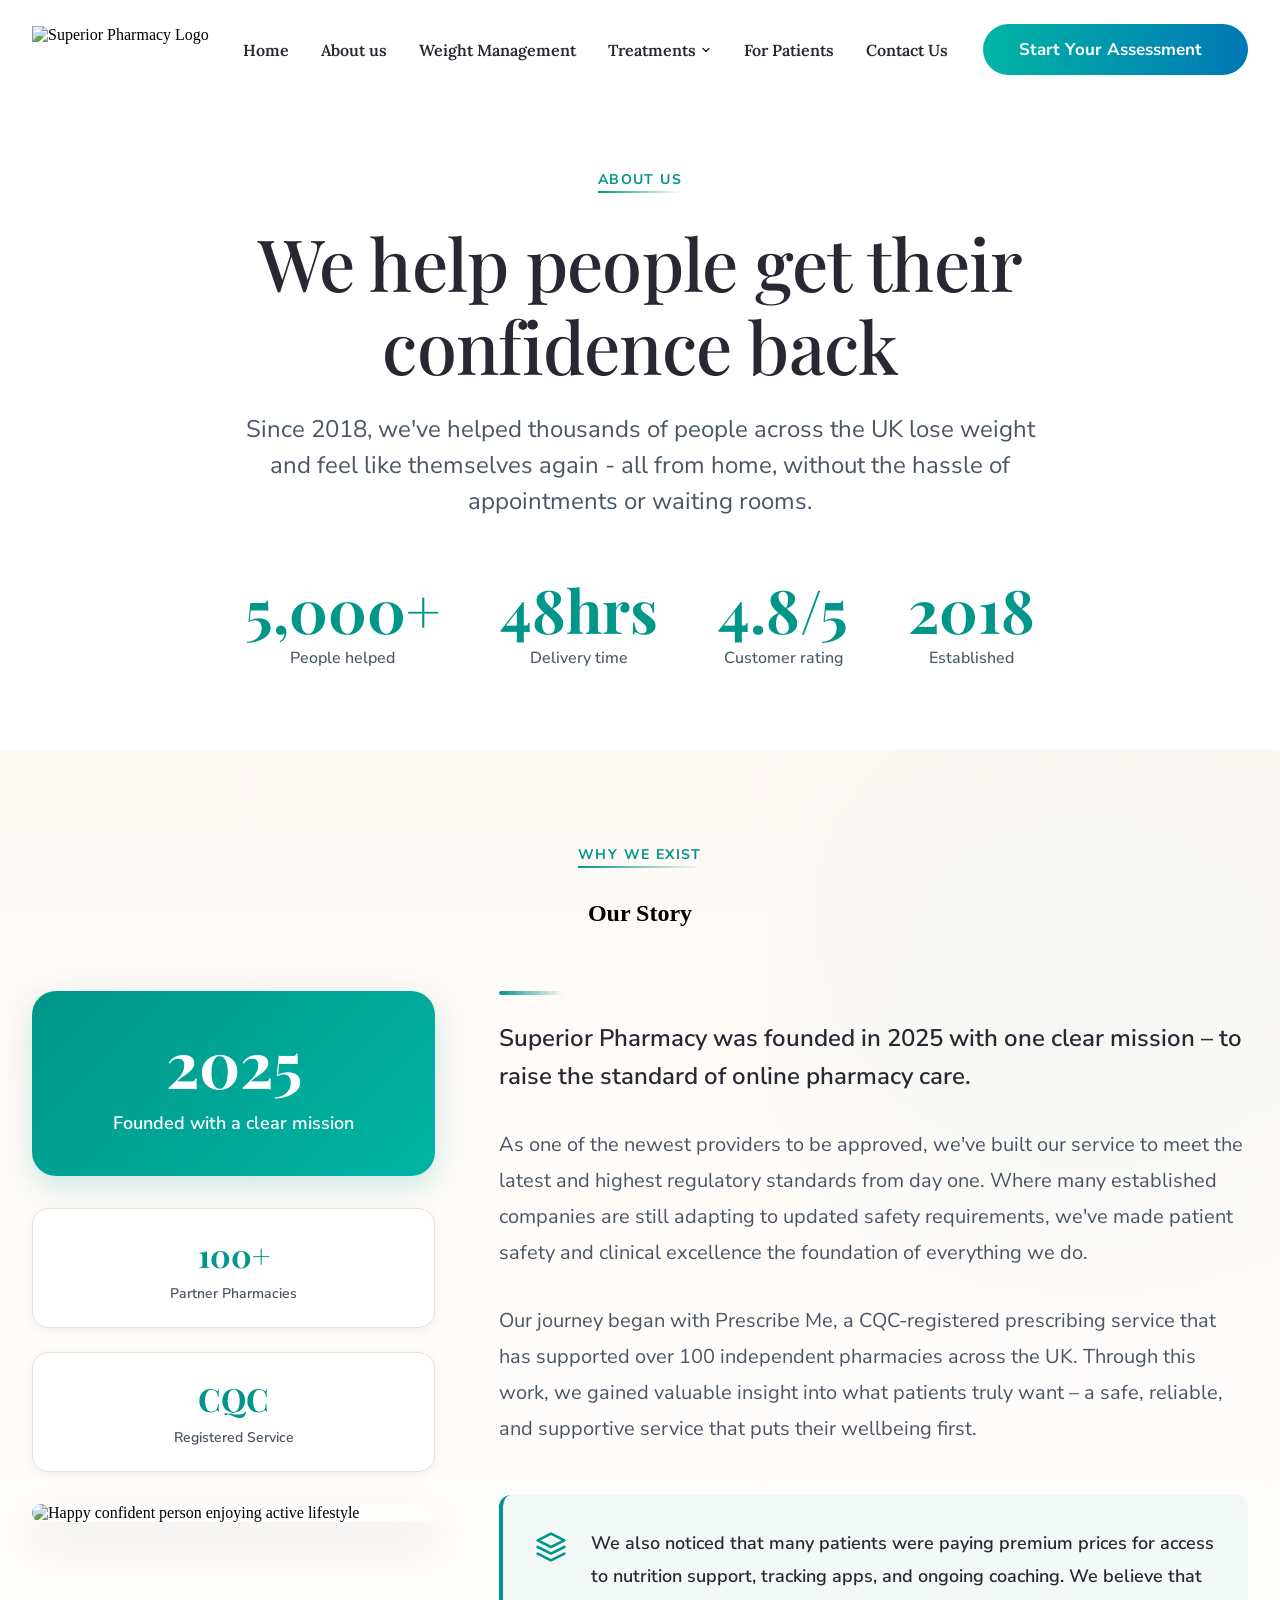
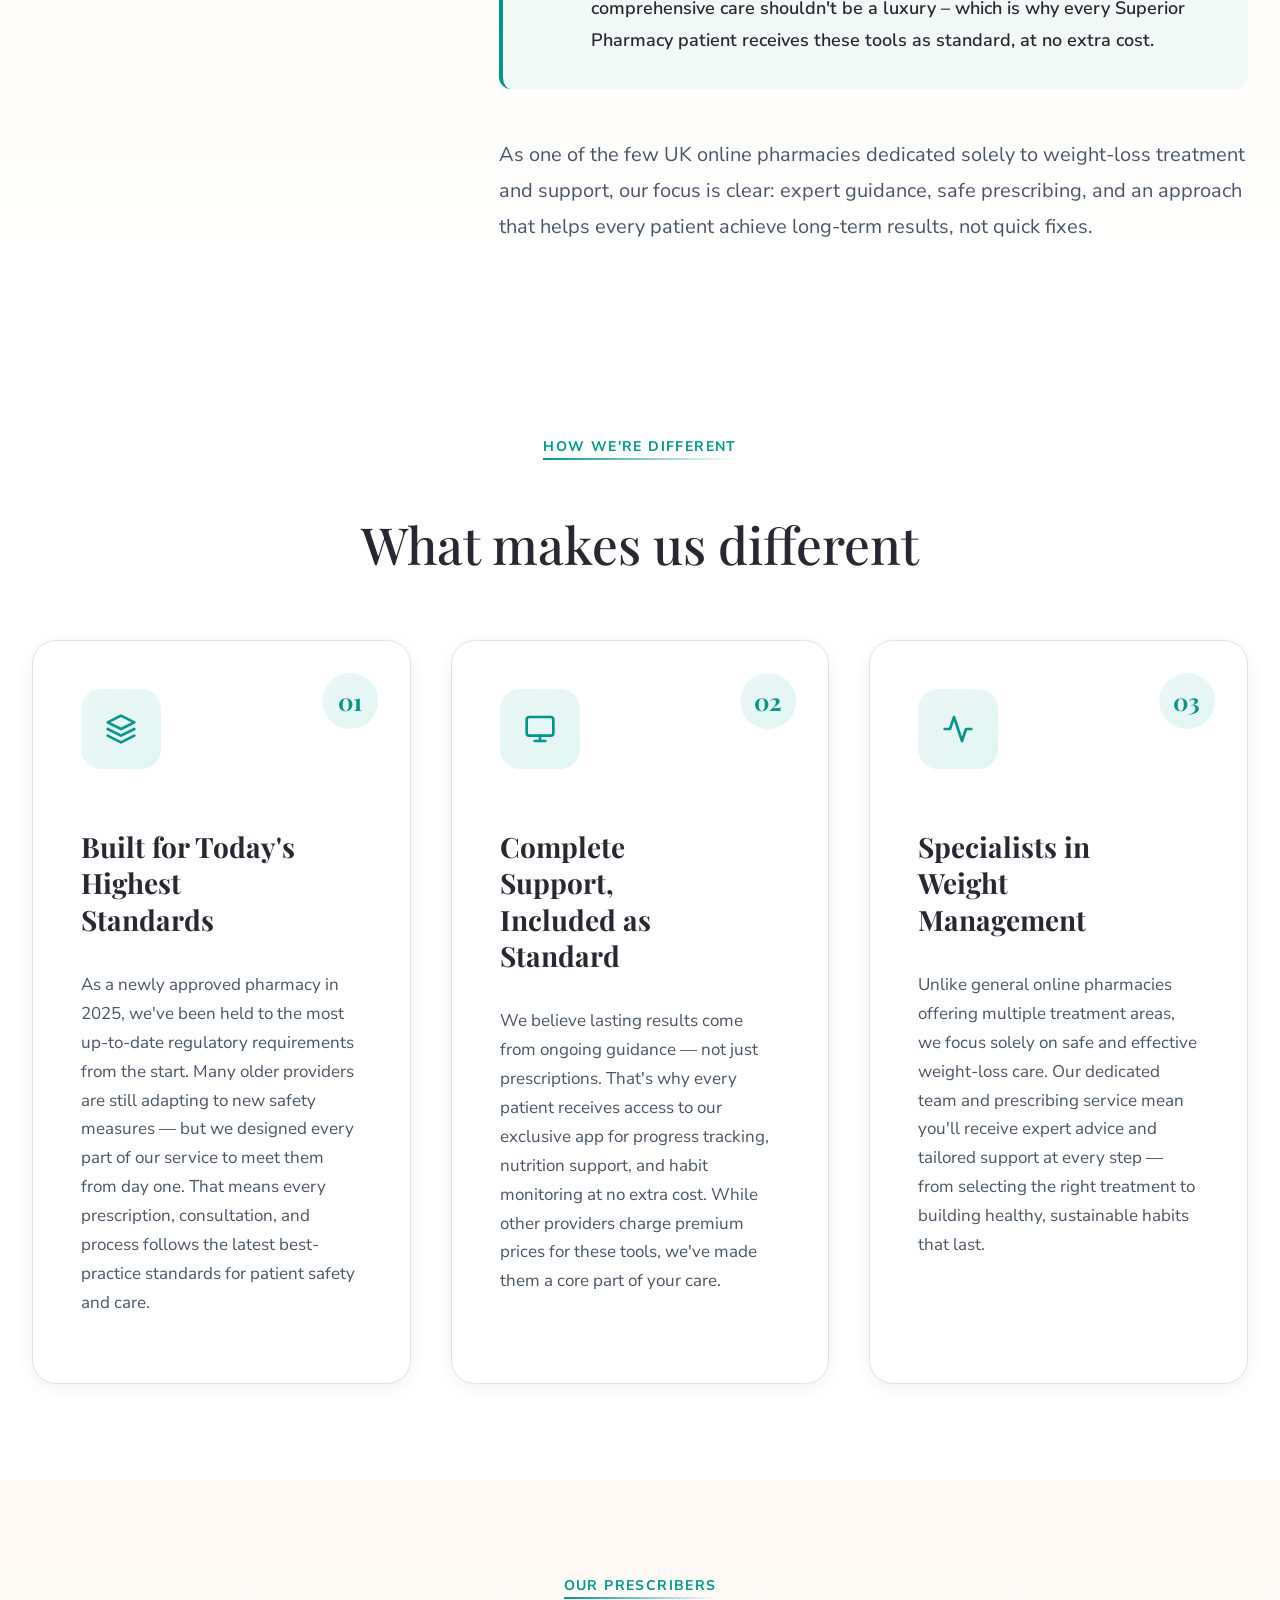
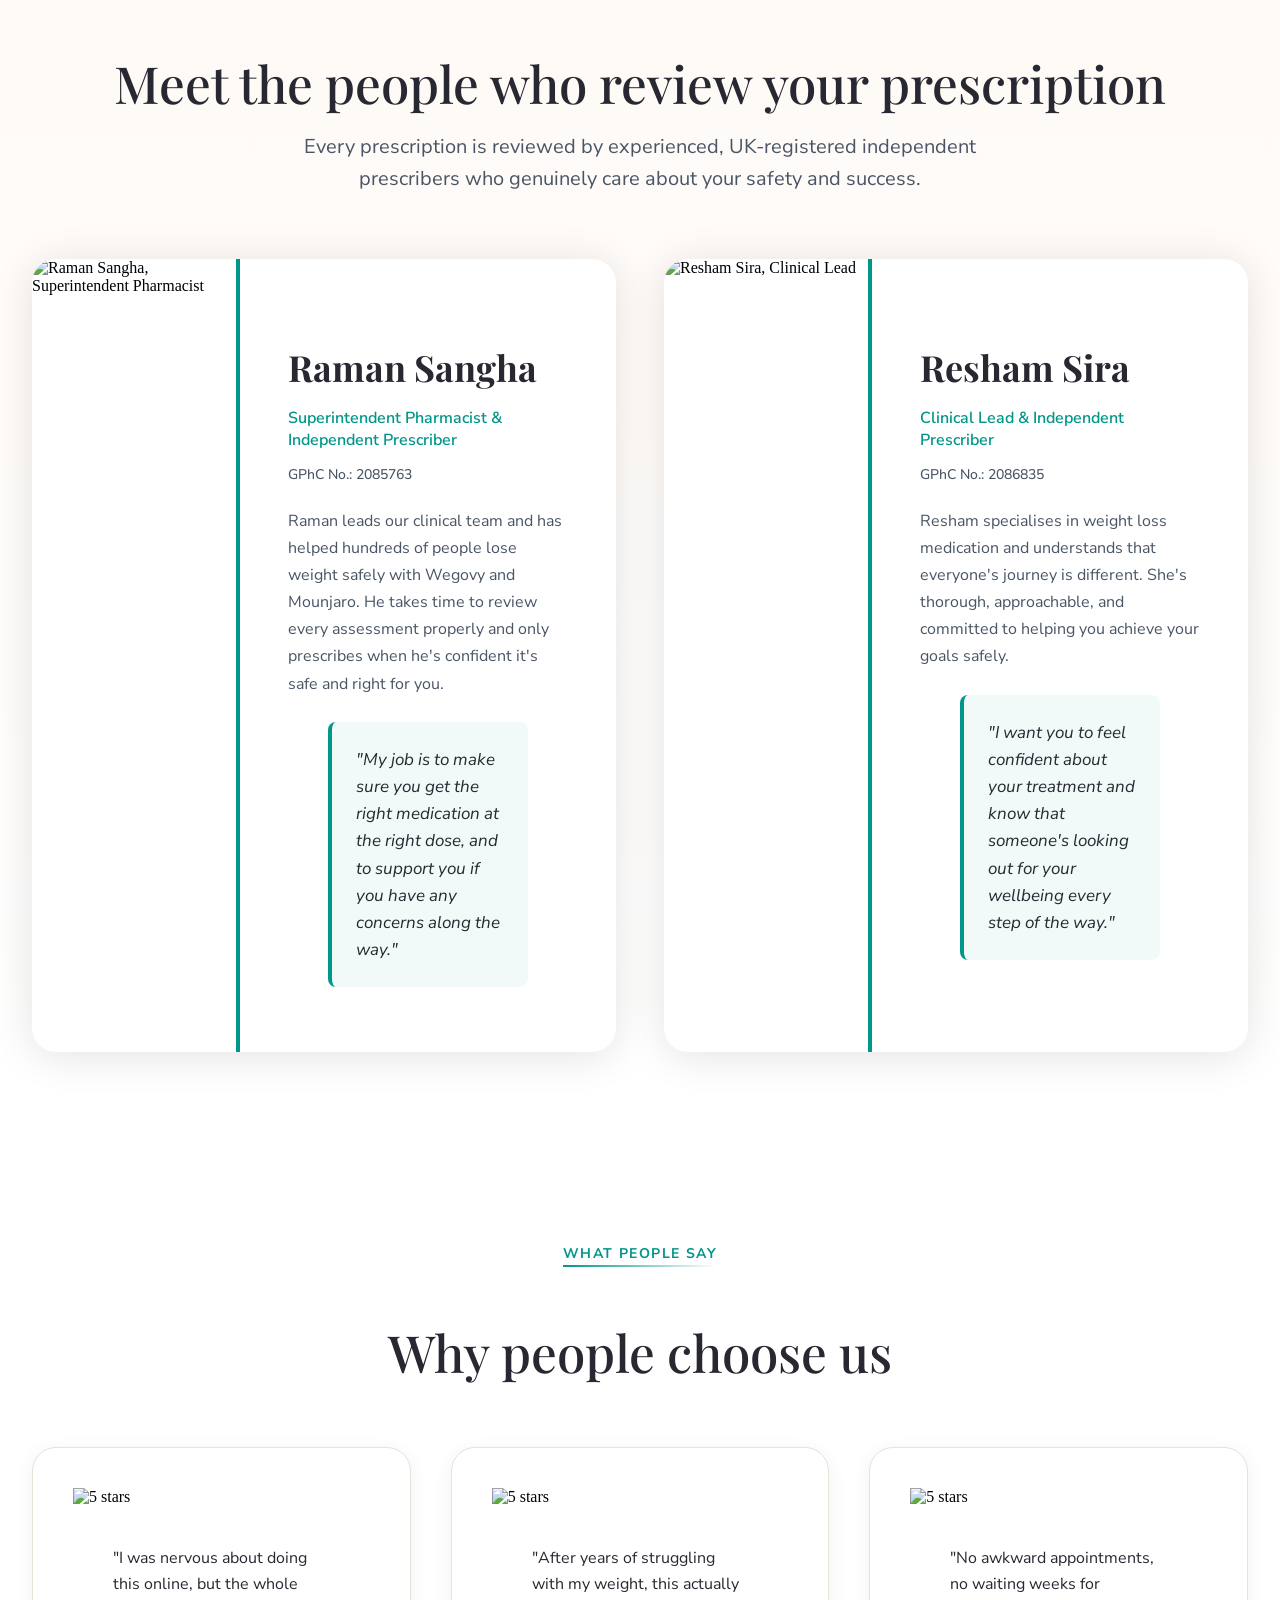
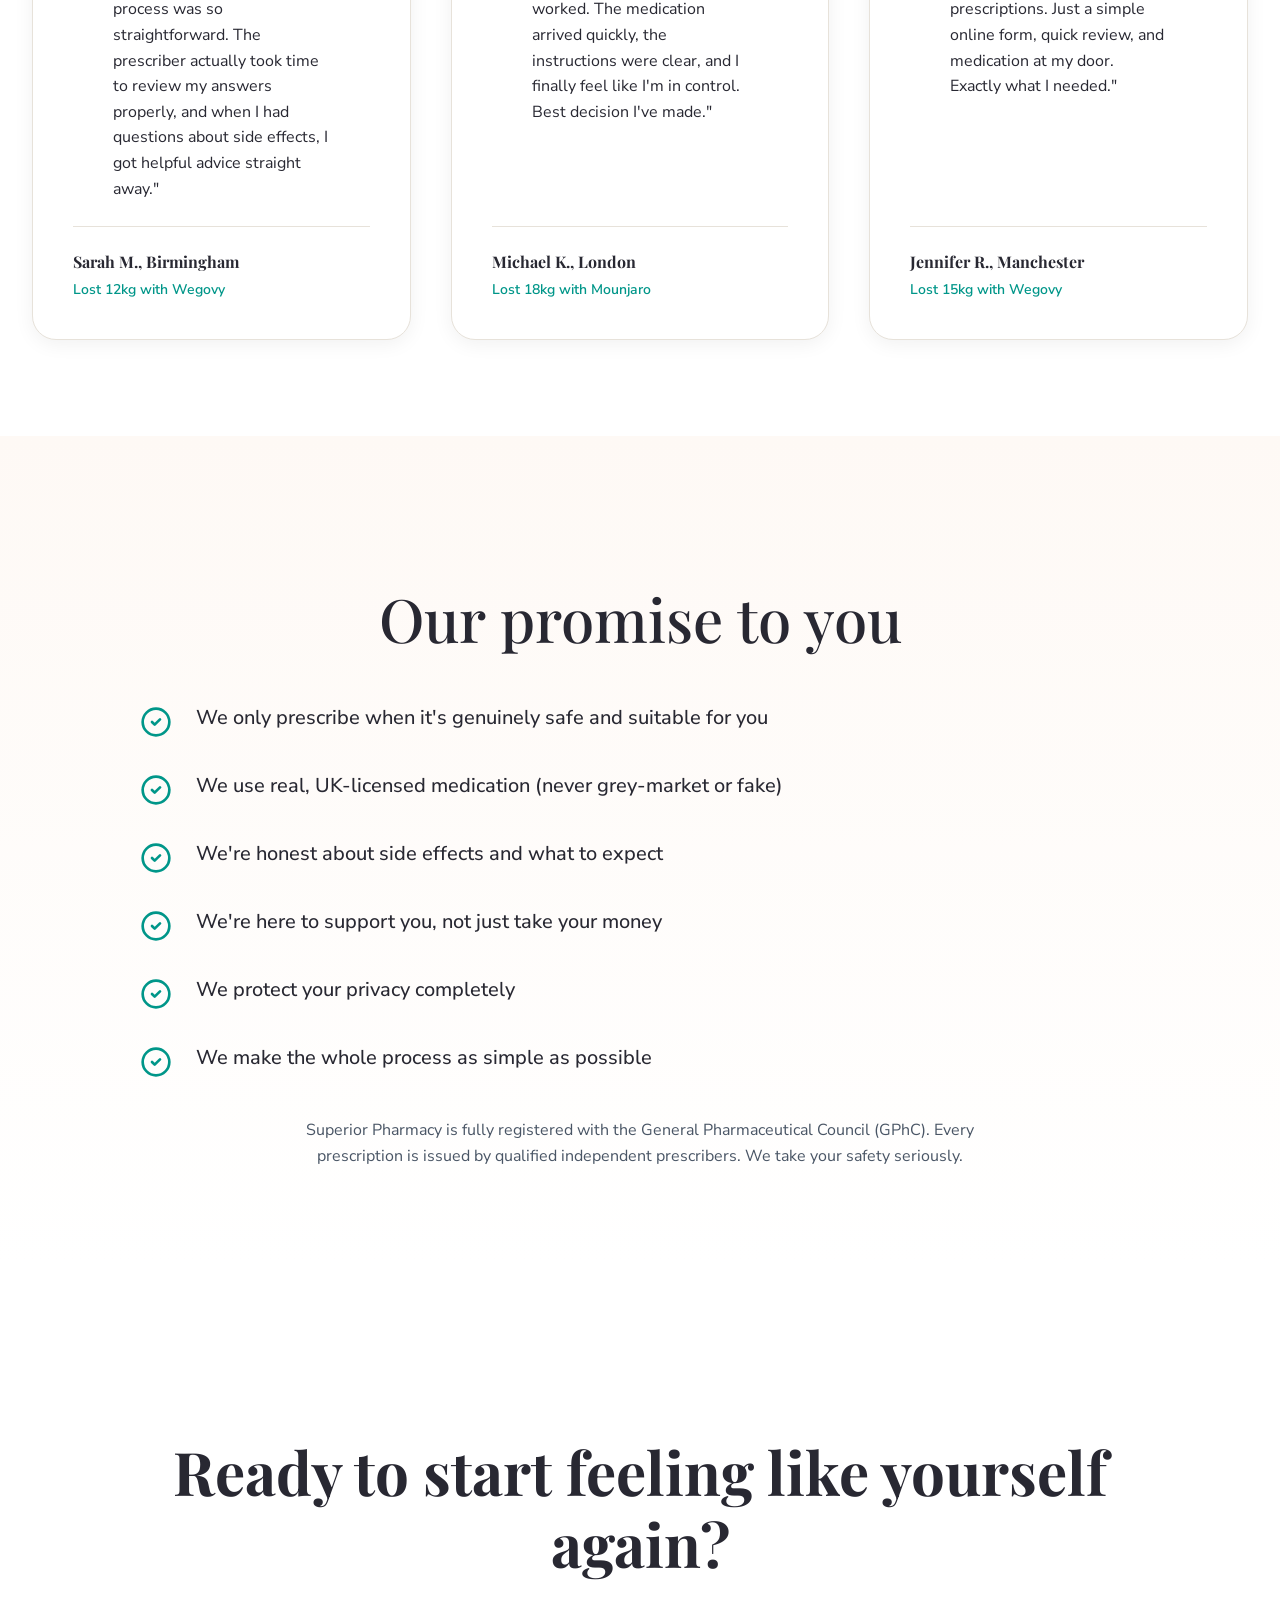
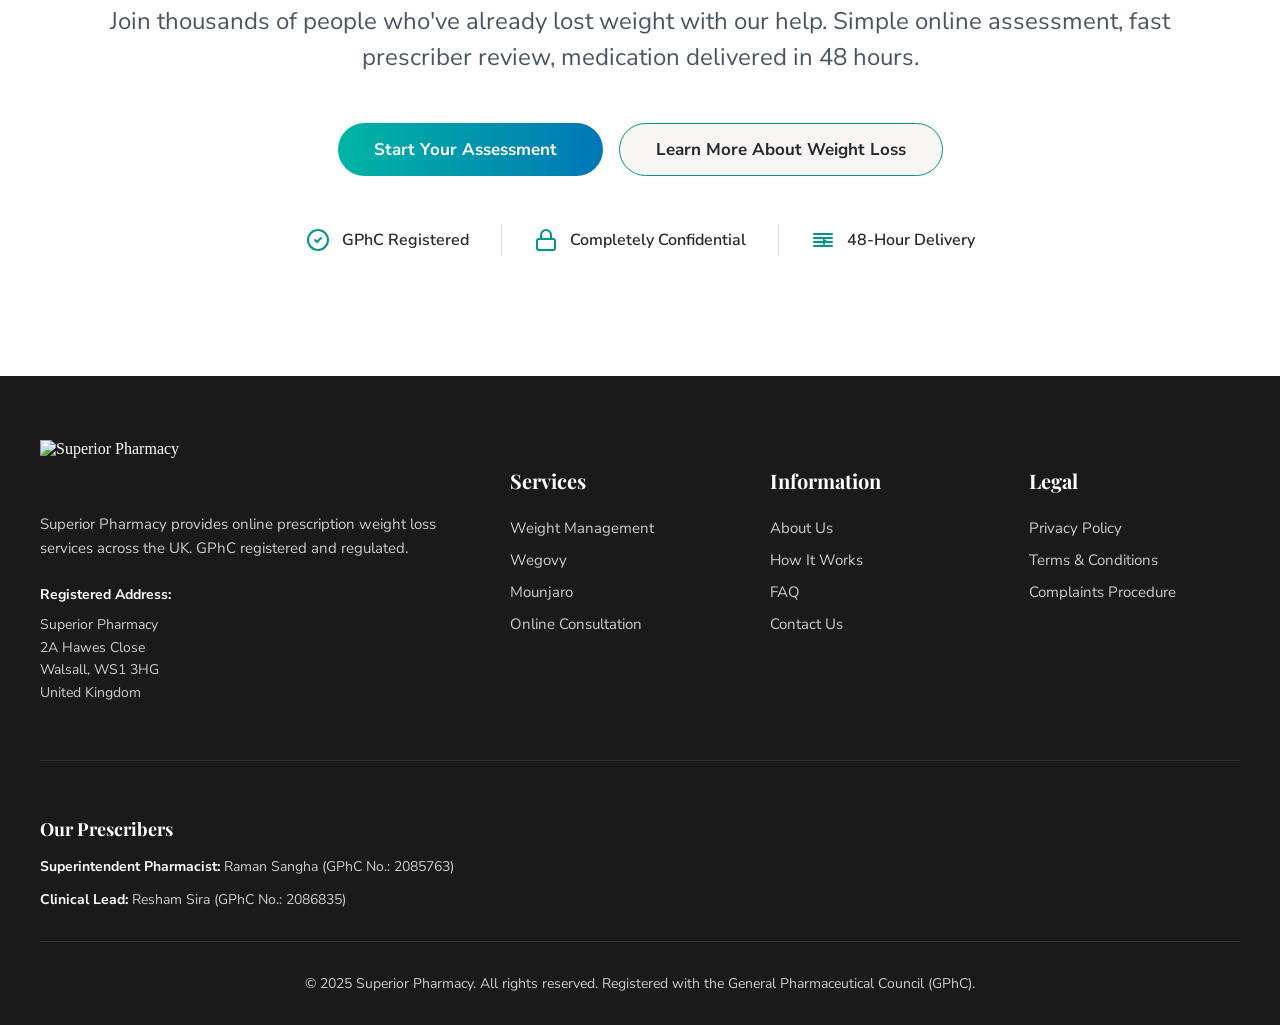
==== commit b77ff255: "Initial commit from your app" ====
--- a/about.html
+++ b/about.html
@@ -26,7 +26,7 @@
     <!-- Navigation -->
     <nav class="main-nav" role="navigation" aria-label="Main navigation">
       <div class="nav-container">
-        <img src="https://c.animaapp.com/mgt76cr9szdNc1/img/cropped-superior-1.png" alt="Superior Pharmacy Logo" class="logo" />
+        <img src="https://c.animaapp.com/mgyq65e6VP2ypA/img/cropped-superior-1.png" alt="Superior Pharmacy Logo" class="logo" />
         
         <div class="nav-links">
           <a href="index.html">Home</a>
@@ -40,19 +40,19 @@
               </svg>
             </button>
             <div class="nav-dropdown-menu">
-              <a href="#all-treatments">All treatments</a>
+              <a href="all-treatments.html">All treatments</a>
               <a href="mounjaro.html">Mounjaro</a>
               <a href="#switching-providers">Switching Providers</a>
             </div>
           </div>
           <a href="#patients">For Patients</a>
-          <a href="#contact">Contact Us</a>
-        </div>
-        
-        <button class="cta-button primary-cta desktop-cta" aria-label="Book an appointment">
-          Book an Appointment
-          <img src="https://c.animaapp.com/mgt76cr9szdNc1/img/arrowright.svg" alt="" aria-hidden="true" />
-        </button>
+          <a href="contact.html">Contact Us</a>
+        </div>
+        
+          <button class="cta-button primary-cta desktop-cta" aria-label="Start your assessment" onclick="window.location.href='https://superior-pharmacy-we-z3k8.bolt.host/'">
+            Start Your Assessment
+            <img src="https://c.animaapp.com/mgyq65e6VP2ypA/img/arrowright.svg" alt="" aria-hidden="true" />
+          </button>
         
         <button class="mobile-menu-btn" aria-label="Toggle menu" aria-expanded="false">
           <span class="hamburger-line"></span>
@@ -69,16 +69,16 @@
           <details class="mobile-dropdown">
             <summary>Treatments</summary>
             <div class="mobile-dropdown-content">
-              <a href="#all-treatments">All treatments</a>
+              <a href="all-treatments.html">All treatments</a>
               <a href="mounjaro.html">Mounjaro</a>
               <a href="#switching-providers">Switching Providers</a>
             </div>
           </details>
           <a href="#patients">For Patients</a>
-          <a href="#contact">Contact Us</a>
-          <button class="cta-button primary-cta mobile-cta">
-            Book an Appointment
-            <img src="https://c.animaapp.com/mgt76cr9szdNc1/img/arrowright.svg" alt="" aria-hidden="true" />
+          <a href="contact.html">Contact Us</a>
+          <button class="cta-button primary-cta mobile-cta" onclick="window.location.href='https://superior-pharmacy-we-z3k8.bolt.host/'">
+            Start Your Assessment
+            <img src="https://c.animaapp.com/mgyq65e6VP2ypA/img/arrowright.svg" alt="" aria-hidden="true" />
           </button>
         </div>
       </div>
@@ -115,23 +115,64 @@
     <!-- Why We Exist Section -->
     <section class="about-why-section">
       <div class="section-container">
-        <div class="about-why-content">
-          <div class="about-why-image">
-            <img src="https://images.unsplash.com/photo-1571019613454-1cb2f99b2d8b?w=700&h=800&fit=crop" alt="Happy confident person enjoying active lifestyle" loading="lazy" />
-          </div>
-          
-          <div class="about-why-text">
-            <span class="section-label">WHY WE EXIST</span>
-            <h2>Because losing weight shouldn't be so hard</h2>
-            
-            <div class="about-why-paragraphs">
-              <p>We started Superior Pharmacy because we saw too many people struggling with their weight, trying diet after diet, feeling frustrated and stuck.</p>
-              
-              <p>The truth is, for many people, willpower alone isn't enough. That's where medication like Wegovy and Mounjaro comes in - it stops the constant hunger, makes healthy eating feel natural, and actually works.</p>
-              
-              <p>But getting a prescription was complicated. Expensive private clinics. Long NHS waiting lists. Video calls that felt awkward. We thought: there has to be a better way.</p>
-              
-              <p>So we built an online service that's simple, fast, and affordable. Answer a few questions, get reviewed by a real prescriber, medication arrives at your door. No fuss.</p>
+        <div class="about-why-header">
+          <span class="section-label">WHY WE EXIST</span>
+          <h2>Our Story</h2>
+          <div class="decorative-divider">
+            <span class="divider-line"></span>
+            <span class="divider-dot"></span>
+            <span class="divider-line"></span>
+          </div>
+        </div>
+        
+        <div class="about-story-layout">
+          <div class="about-story-sidebar">
+            <div class="about-story-highlight">
+              <div class="highlight-year">2025</div>
+              <p class="highlight-text">Founded with a clear mission</p>
+            </div>
+            
+            <div class="about-story-stats">
+              <div class="story-stat">
+                <div class="story-stat-number">100+</div>
+                <div class="story-stat-label">Partner Pharmacies</div>
+              </div>
+              <div class="story-stat">
+                <div class="story-stat-number">CQC</div>
+                <div class="story-stat-label">Registered Service</div>
+              </div>
+            </div>
+            
+            <div class="about-story-image">
+              <img src="https://images.unsplash.com/photo-1571019613454-1cb2f99b2d8b?w=500&h=600&fit=crop" alt="Happy confident person enjoying active lifestyle" loading="lazy" />
+            </div>
+          </div>
+          
+          <div class="about-story-content">
+            <div class="story-paragraph">
+              <div class="paragraph-accent"></div>
+              <p>Superior Pharmacy was founded in 2025 with one clear mission – to raise the standard of online pharmacy care.</p>
+            </div>
+            
+            <div class="story-paragraph">
+              <p>As one of the newest providers to be approved, we've built our service to meet the latest and highest regulatory standards from day one. Where many established companies are still adapting to updated safety requirements, we've made patient safety and clinical excellence the foundation of everything we do.</p>
+            </div>
+            
+            <div class="story-paragraph">
+              <p>Our journey began with Prescribe Me, a CQC-registered prescribing service that has supported over 100 independent pharmacies across the UK. Through this work, we gained valuable insight into what patients truly want – a safe, reliable, and supportive service that puts their wellbeing first.</p>
+            </div>
+            
+            <div class="story-paragraph story-highlight-box">
+              <svg width="24" height="24" viewBox="0 0 24 24" fill="none" xmlns="http://www.w3.org/2000/svg">
+                <path d="M12 2L2 7L12 12L22 7L12 2Z" stroke="currentColor" stroke-width="2" stroke-linecap="round" stroke-linejoin="round"/>
+                <path d="M2 17L12 22L22 17" stroke="currentColor" stroke-width="2" stroke-linecap="round" stroke-linejoin="round"/>
+                <path d="M2 12L12 17L22 12" stroke="currentColor" stroke-width="2" stroke-linecap="round" stroke-linejoin="round"/>
+              </svg>
+              <p>We also noticed that many patients were paying premium prices for access to nutrition support, tracking apps, and ongoing coaching. We believe that comprehensive care shouldn't be a luxury – which is why every Superior Pharmacy patient receives these tools as standard, at no extra cost.</p>
+            </div>
+            
+            <div class="story-paragraph">
+              <p>As one of the few UK online pharmacies dedicated solely to weight-loss treatment and support, our focus is clear: expert guidance, safe prescribing, and an approach that helps every patient achieve long-term results, not quick fixes.</p>
             </div>
           </div>
         </div>
@@ -153,35 +194,39 @@
         
         <div class="about-values-grid">
           <article class="about-value-card">
+            <div class="about-value-number">01</div>
             <div class="about-value-icon">
               <svg width="32" height="32" viewBox="0 0 24 24" fill="none" xmlns="http://www.w3.org/2000/svg">
-                <path d="M3 9L12 2L21 9V20C21 20.5304 20.7893 21.0391 20.4142 21.4142C20.0391 21.7893 19.5304 22 19 22H5C4.46957 22 3.96086 21.7893 3.58579 21.4142C3.21071 21.0391 3 20.5304 3 20V9Z" stroke="currentColor" stroke-width="2" stroke-linecap="round" stroke-linejoin="round"/>
-                <path d="M9 22V12H15V22" stroke="currentColor" stroke-width="2" stroke-linecap="round" stroke-linejoin="round"/>
+                <path d="M12 2L2 7L12 12L22 7L12 2Z" stroke="currentColor" stroke-width="2" stroke-linecap="round" stroke-linejoin="round"/>
+                <path d="M2 17L12 22L22 17" stroke="currentColor" stroke-width="2" stroke-linecap="round" stroke-linejoin="round"/>
+                <path d="M2 12L12 17L22 12" stroke="currentColor" stroke-width="2" stroke-linecap="round" stroke-linejoin="round"/>
               </svg>
             </div>
-            <h3>Completely from home</h3>
-            <p>No waiting rooms. No awkward video calls. Just answer questions online, get your prescription reviewed, and medication arrives at your door. Done.</p>
+            <h3>Built for Today's Highest Standards</h3>
+            <p>As a newly approved pharmacy in 2025, we've been held to the most up-to-date regulatory requirements from the start. Many older providers are still adapting to new safety measures — but we designed every part of our service to meet them from day one. That means every prescription, consultation, and process follows the latest best-practice standards for patient safety and care.</p>
+          </article>
+          
+          <article class="about-value-card">
+            <div class="about-value-number">02</div>
+            <div class="about-value-icon">
+              <svg width="32" height="32" viewBox="0 0 24 24" fill="none" xmlns="http://www.w3.org/2000/svg">
+                <rect x="2" y="3" width="20" height="14" rx="2" stroke="currentColor" stroke-width="2"/>
+                <path d="M8 21H16M12 17V21" stroke="currentColor" stroke-width="2" stroke-linecap="round"/>
+              </svg>
+            </div>
+            <h3>Complete Support, Included as Standard</h3>
+            <p>We believe lasting results come from ongoing guidance — not just prescriptions. That's why every patient receives access to our exclusive app for progress tracking, nutrition support, and habit monitoring at no extra cost. While other providers charge premium prices for these tools, we've made them a core part of your care.</p>
           </article>
           
           <article class="about-value-card">
             <div class="about-value-icon">
               <svg width="32" height="32" viewBox="0 0 24 24" fill="none" xmlns="http://www.w3.org/2000/svg">
-                <circle cx="12" cy="12" r="10" stroke="currentColor" stroke-width="2" stroke-linecap="round" stroke-linejoin="round"/>
-                <path d="M12 6V12L16 14" stroke="currentColor" stroke-width="2" stroke-linecap="round" stroke-linejoin="round"/>
+                <path d="M22 12H18L15 21L9 3L6 12H2" stroke="currentColor" stroke-width="2" stroke-linecap="round" stroke-linejoin="round"/>
               </svg>
             </div>
-            <h3>Actually fast</h3>
-            <p>Prescriptions reviewed within 4 hours. Medication dispatched same day. Delivered within 48 hours. Because when you're ready to start, you shouldn't have to wait weeks.</p>
-          </article>
-          
-          <article class="about-value-card">
-            <div class="about-value-icon">
-              <svg width="32" height="32" viewBox="0 0 24 24" fill="none" xmlns="http://www.w3.org/2000/svg">
-                <path d="M20.84 4.61C20.3292 4.099 19.7228 3.69364 19.0554 3.41708C18.3879 3.14052 17.6725 2.99817 16.95 2.99817C16.2275 2.99817 15.5121 3.14052 14.8446 3.41708C14.1772 3.69364 13.5708 4.099 13.06 4.61L12 5.67L10.94 4.61C9.9083 3.57831 8.50903 2.99871 7.05 2.99871C5.59096 2.99871 4.19169 3.57831 3.16 4.61C2.1283 5.64169 1.54871 7.04097 1.54871 8.5C1.54871 9.95903 2.1283 11.3583 3.16 12.39L4.22 13.45L12 21.23L19.78 13.45L20.84 12.39C21.351 11.8792 21.7564 11.2728 22.0329 10.6054C22.3095 9.93789 22.4518 9.22248 22.4518 8.5C22.4518 7.77752 22.3095 7.0621 22.0329 6.39464C21.7564 5.72718 21.351 5.12075 20.84 4.61V4.61Z" stroke="currentColor" stroke-width="2" stroke-linecap="round" stroke-linejoin="round"/>
-              </svg>
-            </div>
-            <h3>Real support</h3>
-            <p>Questions about side effects? Need reassurance? Our pharmacist team is here via phone, email, or WhatsApp. Real people who actually care about helping you succeed.</p>
+            <div class="about-value-number">03</div>
+            <h3>Specialists in Weight Management</h3>
+            <p>Unlike general online pharmacies offering multiple treatment areas, we focus solely on safe and effective weight-loss care. Our dedicated team and prescribing service mean you'll receive expert advice and tailored support at every step — from selecting the right treatment to building healthy, sustainable habits that last.</p>
           </article>
         </div>
       </div>
@@ -249,7 +294,7 @@
         <div class="about-testimonials-grid">
           <article class="about-testimonial-card">
             <div class="about-testimonial-stars">
-              <img src="https://c.animaapp.com/mgt76cr9szdNc1/img/container-9.svg" alt="5 stars" />
+              <img src="https://c.animaapp.com/mgyq65e6VP2ypA/img/container-9.svg" alt="5 stars" />
             </div>
             <blockquote>"I was nervous about doing this online, but the whole process was so straightforward. The prescriber actually took time to review my answers properly, and when I had questions about side effects, I got helpful advice straight away."</blockquote>
             <div class="about-testimonial-footer">
@@ -262,7 +307,7 @@
           
           <article class="about-testimonial-card">
             <div class="about-testimonial-stars">
-              <img src="https://c.animaapp.com/mgt76cr9szdNc1/img/container-9.svg" alt="5 stars" />
+              <img src="https://c.animaapp.com/mgyq65e6VP2ypA/img/container-9.svg" alt="5 stars" />
             </div>
             <blockquote>"After years of struggling with my weight, this actually worked. The medication arrived quickly, the instructions were clear, and I finally feel like I'm in control. Best decision I've made."</blockquote>
             <div class="about-testimonial-footer">
@@ -275,7 +320,7 @@
           
           <article class="about-testimonial-card">
             <div class="about-testimonial-stars">
-              <img src="https://c.animaapp.com/mgt76cr9szdNc1/img/container-9.svg" alt="5 stars" />
+              <img src="https://c.animaapp.com/mgyq65e6VP2ypA/img/container-9.svg" alt="5 stars" />
             </div>
             <blockquote>"No awkward appointments, no waiting weeks for prescriptions. Just a simple online form, quick review, and medication at my door. Exactly what I needed."</blockquote>
             <div class="about-testimonial-footer">
@@ -350,11 +395,11 @@
         <p>Join thousands of people who've already lost weight with our help. Simple online assessment, fast prescriber review, medication delivered in 48 hours.</p>
         
         <div class="about-final-buttons">
-          <button class="cta-button gradient-cta">
-            Get Started Online
-            <img src="https://c.animaapp.com/mgt76cr9szdNc1/img/arrowright.svg" alt="" aria-hidden="true" />
+          <button class="cta-button gradient-cta" onclick="window.location.href='https://superior-pharmacy-we-z3k8.bolt.host/'">
+            Start Your Assessment
+            <img src="https://c.animaapp.com/mgyq65e6VP2ypA/img/arrowright.svg" alt="" aria-hidden="true" />
           </button>
-          <button class="cta-button secondary-cta">Learn More About Weight Loss</button>
+          <button class="cta-button secondary-cta" onclick="window.location.href='https://superior-pharmacy-we-z3k8.bolt.host/'">Learn More About Weight Loss</button>
         </div>
         
         <div class="about-final-trust">
@@ -389,7 +434,7 @@
       <div class="footer-container">
         <div class="footer-grid">
           <div class="footer-column">
-            <img src="https://c.animaapp.com/mgt76cr9szdNc1/img/cropped-superior-1.png" alt="Superior Pharmacy" class="footer-logo" />
+            <img src="https://c.animaapp.com/mgyq65e6VP2ypA/img/cropped-superior-1.png" alt="Superior Pharmacy" class="footer-logo" />
             <p class="footer-description">Superior Pharmacy provides online prescription weight loss services across the UK. GPhC registered and regulated.</p>
             <div class="footer-address">
               <p><strong>Registered Address:</strong></p>
--- a/responsive.css
+++ b/responsive.css
@@ -35,7 +35,7 @@
 
 .hero-section {
   position: relative;
-  min-height: 100vh;
+  min-height: 90vh; /* Slightly reduced min-height to make better use of vertical space */
   background: var(--white);
   overflow: hidden;
 }
@@ -358,11 +358,55 @@
   z-index: 1;
   max-width: var(--container-max);
   margin: 0 auto;
-  padding: 8rem 2rem 3rem;
+  padding: 7.5rem 2rem 2.5rem; /* Adjusted top and bottom padding */
   display: grid;
   grid-template-columns: 1fr;
-  gap: 3rem;
+  gap: 2.75rem; /* Slightly increased gap */
   align-items: start;
+}
+
+/* Scroll Animation Classes */
+.hero-text {
+  opacity: 0;
+  transform: translateY(50px);
+  animation: fadeInUp 1s cubic-bezier(0.4, 0, 0.2, 1) forwards;
+}
+
+.hero-cards {
+  opacity: 0;
+  transform: translateY(50px);
+  animation: fadeInUp 1s cubic-bezier(0.4, 0, 0.2, 1) 0.2s forwards;
+}
+
+.hero-card:nth-child(1) {
+  opacity: 0;
+  transform: translateY(50px);
+  animation: fadeInUp 0.8s cubic-bezier(0.4, 0, 0.2, 1) 0.3s forwards;
+}
+
+.hero-card:nth-child(2) {
+  opacity: 0;
+  transform: translateY(50px);
+  animation: fadeInUp 0.8s cubic-bezier(0.4, 0, 0.2, 1) 0.4s forwards;
+}
+
+.hero-card:nth-child(3) {
+  opacity: 0;
+  transform: translateY(50px);
+  animation: fadeInUp 0.8s cubic-bezier(0.4, 0, 0.2, 1) 0.5s forwards;
+}
+
+.hero-card:nth-child(4) {
+  opacity: 0;
+  transform: translateY(50px);
+  animation: fadeInUp 0.8s cubic-bezier(0.4, 0, 0.2, 1) 0.6s forwards;
+}
+
+@keyframes fadeInUp {
+  to {
+    opacity: 1;
+    transform: translateY(0);
+  }
 }
 
 .hero-text h1 {
@@ -371,30 +415,31 @@
   font-size: clamp(1.875rem, 5vw, 3.75rem);
   line-height: 1.15;
   color: var(--text-dark);
-  margin-bottom: 1.5rem;
+  margin-bottom: 1rem;
   letter-spacing: -0.01em;
 }
 
 .hero-subtitle {
   font-family: 'Nunito Sans', sans-serif;
-  font-size: clamp(1rem, 2vw, 1.5rem);
-  line-height: 1.5;
-  color: #495565;
-  margin-bottom: 2rem;
-  font-weight: 400;
+  font-size: clamp(1rem, 2vw, 1.25rem); /* Reduced font size for better hierarchy */
+  line-height: 1.5; /* Adjusted line-height for elegance */
+  color: #495565; /* Softer color for less visual dominance */
+  margin-bottom: 1.75rem; /* Slightly reduced margin */
+  font-weight: 400; /* Lighter font weight */
+  letter-spacing: 0; /* Reset letter spacing for a cleaner look */
 }
 
 .cta-button {
   display: inline-flex;
   align-items: center;
   justify-content: center;
-  gap: 0.5rem;
-  padding: 0.75rem 2rem;
+  gap: 0.625rem; /* Slightly increased gap */
+  padding: 0.875rem 2.25rem; /* Slightly increased padding for more presence */
   border: none;
   border-radius: var(--radius-full);
   font-family: 'Nunito Sans', sans-serif;
   font-weight: 700;
-  font-size: 1rem;
+  font-size: 1.0625rem; /* Slightly increased font size */
   cursor: pointer;
   transition: all 0.3s;
   white-space: nowrap;
@@ -455,29 +500,77 @@
 }
 
 .trustpilot-inline {
-  display: flex;
+  display: inline-flex;
   align-items: center;
-  gap: 0.5rem;
-  font-size: 0.875rem;
-  flex-wrap: wrap;
-  margin: 1rem 0 1.5rem;
-  justify-content: flex-start;
+  gap: 0.75rem;
+  padding: 0.875rem 1.5rem; /* Reduced padding for a more compact look */
+  background: linear-gradient(135deg, #ffffff 0%, #fafafa 100%);
+  border-radius: 1.5rem; /* Adjusted border-radius */
+  box-shadow: 
+    0 2px 6px rgba(0, 0, 0, 0.05),
+    0 6px 18px rgba(0, 0, 0, 0.07),
+    inset 0 1px 0 rgba(255, 255, 255, 0.8);
+  margin: 1.25rem 0 0.875rem; /* Adjusted margin for tighter grouping */
+  border: 1px solid rgba(0, 0, 0, 0.05); /* Lighter border */
+  position: relative;
+  overflow: hidden;
+  transition: all 0.3s ease;
+}
+
+.trustpilot-inline:hover {
+  transform: translateY(-2px);
+  box-shadow: 
+    0 4px 10px rgba(0, 0, 0, 0.07),
+    0 10px 28px rgba(0, 0, 0, 0.09),
+    inset 0 1px 0 rgba(255, 255, 255, 0.8);
+}
+
+.trustpilot-inline::before {
+  content: '';
+  position: absolute;
+  top: 0;
+  left: 0;
+  right: 0;
+  height: 1px; /* Much thinner line */
+  background: linear-gradient(90deg, 
+    transparent 0%, 
+    rgba(0, 150, 137, 0.15) 20%, /* Softer, more translucent color */
+    rgba(0, 150, 137, 0.25) 50%, /* Softer, more translucent color */
+    rgba(0, 150, 137, 0.15) 80%, 
+    transparent 100%
+  );
+  transition: all 0.3s ease;
+}
+
+.trustpilot-inline:hover::before {
+  height: 1.5px; /* Subtle height increase on hover */
+  background: linear-gradient(90deg, 
+    transparent 0%, 
+    rgba(0, 150, 137, 0.3) 20%, 
+    rgba(0, 150, 137, 0.5) 50%, 
+    rgba(0, 150, 137, 0.3) 80%, 
+    transparent 100%
+  );
 }
 
 .trust-text {
-  font-weight: 700;
-  color: var(--text-dark);
-  font-size: 0.875rem;
+  font-family: 'Nunito Sans', sans-serif;
+  font-weight: 700; /* Slightly less bold */
+  color: var(--text-dark);
+  font-size: 0.9375rem; /* Reduced font size */
+  letter-spacing: -0.01em;
 }
 
 .trust-reviews {
-  color: var(--text-dark);
-  font-weight: 500;
-  font-size: 0.875rem;
+  font-family: 'Nunito Sans', sans-serif;
+  color: var(--text-dark);
+  font-weight: 600; /* Slightly less bold */
+  font-size: 0.9375rem; /* Reduced font size */
+  letter-spacing: -0.01em;
 }
 
 .stars {
-  height: 1.5rem;
+  height: 1.375rem; /* Reduced star size */
   width: auto;
   flex-shrink: 0;
 }
@@ -485,30 +578,30 @@
 .partner-logos {
   display: flex;
   align-items: center;
-  gap: 1.5rem;
+  gap: 1.25rem; /* Slightly reduced gap */
   flex-wrap: wrap;
-  margin-top: 0;
+  margin-top: 0.75rem; /* Adjusted margin-top for tighter grouping */
   justify-content: flex-start;
 }
 
 .partner-logos img {
-  height: 2.5rem;
+  height: 2.25rem; /* Slightly reduced height for better balance */
   width: auto;
   object-fit: contain;
-  opacity: 0.85;
+  opacity: 0.9; /* Slightly increased opacity */
 }
 
 /* Hero Cards */
 .hero-cards {
   display: grid;
-  grid-template-columns: repeat(auto-fit, minmax(150px, 1fr));
-  gap: 1rem;
+  grid-template-columns: repeat(2, 1fr);
+  gap: 1.25rem; /* Increased gap for more visual breathing room */
 }
 
 .hero-card {
   position: relative;
   background: #e2ded9;
-  border-radius: 1rem;
+  border-radius: 1.125rem; /* Slightly increased border-radius */
   overflow: hidden;
   aspect-ratio: 1;
   display: flex;
@@ -543,27 +636,27 @@
   bottom: 0;
   left: 50%;
   transform: translateX(-50%);
-  height: 85%;
+  height: 80%; /* Reduced height to prevent overlap */
   width: auto;
   object-fit: contain;
-  max-width: 90%;
+  max-width: 90%; /* Reduced max-width for better spacing */
 }
 
 .card-text {
   position: absolute;
-  top: 0.75rem;
-  left: 0.75rem;
-  right: 0.75rem;
+  top: 1rem; /* Increased top padding to prevent overlap */
+  left: 0.875rem;
+  right: 0.875rem;
   display: flex;
   flex-direction: column;
   gap: 0.125rem;
   z-index: 1;
-  max-width: calc(100% - 1.5rem);
+  max-width: calc(100% - 1.75rem);
 }
 
 .card-subtitle {
   font-family: 'Inter', sans-serif;
-  font-size: clamp(0.625rem, 1.5vw, 0.875rem);
+  font-size: clamp(0.6875rem, 1.6vw, 0.9375rem); /* Slightly increased font size */
   color: var(--text-dark);
   line-height: 1.3;
 }
@@ -571,24 +664,24 @@
 .card-title {
   font-family: 'Inter', sans-serif;
   font-weight: 700;
-  font-size: clamp(0.75rem, 2vw, 1.125rem);
+  font-size: clamp(0.8125rem, 2.1vw, 1.1875rem); /* Slightly increased font size */
   color: var(--text-dark);
   line-height: 1.2;
 }
 
 .card-cta {
   position: absolute;
-  bottom: 0.75rem;
-  right: 0.75rem;
+  bottom: 0.875rem; /* Increased padding */
+  right: 0.875rem; /* Increased padding */
   display: flex;
   align-items: center;
   gap: 0.25rem;
-  padding: 0.375rem 0.75rem;
+  padding: 0.4375rem 0.875rem; /* Slightly increased padding */
   background: rgba(255, 255, 255, 0.9);
   border: none;
   border-radius: var(--radius-full);
   font-family: 'Inter', sans-serif;
-  font-size: clamp(0.625rem, 1.5vw, 0.875rem);
+  font-size: clamp(0.6875rem, 1.6vw, 0.9375rem); /* Slightly increased font size */
   color: var(--text-dark);
   cursor: pointer;
   transition: all 0.3s;
@@ -602,125 +695,121 @@
   transform: scale(1.05);
 }
 
-/* Benefits Bar - Premium Design with Soft Transition */
+/* Benefits Bar - Full Width Seamless Design */
 .benefits-bar {
   position: relative;
+  width: 100%;
   background: linear-gradient(180deg, 
-    rgba(236, 234, 231, 0.3) 0%, 
-    rgba(255, 255, 255, 0.5) 50%, 
-    rgba(236, 234, 231, 0.3) 100%
+    rgba(236, 234, 231, 0.4) 0%, 
+    rgba(255, 255, 255, 0.7) 50%, 
+    rgba(236, 234, 231, 0.4) 100%
   );
-  padding: 2.5rem 1rem;
+  backdrop-filter: blur(10px);
+  padding: 3rem 0;
+  border-top: 1px solid rgba(0, 0, 0, 0.05);
+  border-bottom: 1px solid rgba(0, 0, 0, 0.05);
   overflow: hidden;
-  backdrop-filter: blur(10px);
+  display: grid;
+  grid-template-columns: repeat(4, 1fr);
+  gap: 0;
 }
 
 .benefits-bar::before {
   content: '';
   position: absolute;
-  top: 0;
-  left: 0;
-  right: 0;
-  height: 80px;
-  background: linear-gradient(180deg, 
-    rgba(236, 234, 231, 0.8) 0%, 
-    transparent 100%
-  );
+  top: -50%;
+  left: -20%;
+  width: 60%;
+  height: 200%;
+  background: radial-gradient(circle, rgba(0, 151, 178, 0.08) 0%, transparent 60%);
   pointer-events: none;
+  animation: floatGradient 25s ease-in-out infinite;
 }
 
 .benefits-bar::after {
   content: '';
   position: absolute;
-  bottom: 0;
-  left: 0;
-  right: 0;
-  height: 80px;
-  background: linear-gradient(0deg, 
-    rgba(236, 234, 231, 0.8) 0%, 
-    transparent 100%
-  );
+  top: -50%;
+  right: -20%;
+  width: 60%;
+  height: 200%;
+  background: radial-gradient(circle, rgba(231, 206, 107, 0.12) 0%, transparent 60%);
   pointer-events: none;
-}
-
-.benefits-wrapper {
-  max-width: var(--container-max);
-  margin: 0 auto;
-  padding: 0 1rem;
-}
-
-.benefits-container {
-  display: grid;
-  grid-template-columns: repeat(2, 1fr);
+  animation: floatGradient 30s ease-in-out infinite reverse;
+}
+
+
+.benefit-card {
+  position: relative;
+  background: transparent;
+  padding: 2rem 1.5rem;
+  display: flex;
+  flex-direction: row;
+  align-items: center;
+  justify-content: center;
+  text-align: center;
   gap: 1rem;
-}
-
-.benefit-card {
-  position: relative;
-  background: rgba(255, 255, 255, 0.7);
-  backdrop-filter: blur(20px);
-  border-radius: 1.25rem;
-  padding: 1.5rem;
-  display: flex;
-  align-items: center;
-  gap: 1rem;
-  box-shadow: 
-    0 2px 8px rgba(0, 0, 0, 0.03),
-    0 8px 24px rgba(0, 150, 137, 0.04),
-    inset 0 1px 0 rgba(255, 255, 255, 0.8);
-  border: 1px solid rgba(255, 255, 255, 0.6);
+  border-right: 1px solid rgba(0, 0, 0, 0.05);
   transition: all 0.3s cubic-bezier(0.4, 0, 0.2, 1);
-  overflow: hidden;
+  z-index: 1;
+}
+
+.benefit-card:last-child {
+  border-right: none;
+}
+
+.benefit-card .benefit-icon-wrapper {
+  flex-shrink: 0;
+}
+
+.benefit-card .benefit-content {
+  display: flex;
+  flex-direction: column;
+  align-items: flex-start;
+  text-align: left;
 }
 
 .benefit-card::before {
   content: '';
   position: absolute;
-  top: 0;
-  left: 0;
-  width: 3px;
-  height: 100%;
-  background: linear-gradient(180deg, var(--primary-teal) 0%, #00b5a4 100%);
-  opacity: 0;
-  transition: opacity 0.3s ease;
+  bottom: 0;
+  left: 50%;
+  transform: translateX(-50%);
+  width: 0;
+  height: 3px;
+  background: linear-gradient(90deg, var(--primary-teal) 0%, #00b5a4 100%);
+  transition: width 0.3s ease;
 }
 
 .benefit-card:hover {
-  transform: translateY(-4px);
-  background: rgba(255, 255, 255, 0.9);
-  box-shadow: 
-    0 4px 16px rgba(0, 0, 0, 0.06),
-    0 12px 32px rgba(0, 150, 137, 0.08),
-    inset 0 1px 0 rgba(255, 255, 255, 1);
-  border-color: rgba(0, 150, 137, 0.15);
+  background: rgba(255, 255, 255, 0.4);
 }
 
 .benefit-card:hover::before {
-  opacity: 1;
+  width: 70%;
 }
 
 .benefit-icon-wrapper {
   position: relative;
   flex-shrink: 0;
+  margin-bottom: 0.5rem;
 }
 
 .benefit-icon {
-  width: 3rem;
-  height: 3rem;
+  width: 3.5rem;
+  height: 3.5rem;
   background: linear-gradient(135deg, 
     rgba(0, 150, 137, 0.08) 0%, 
     rgba(0, 181, 164, 0.12) 100%
   );
-  border-radius: 0.875rem;
+  border-radius: 50%;
   display: flex;
   align-items: center;
   justify-content: center;
   color: var(--primary-teal);
   position: relative;
   transition: all 0.3s ease;
-  box-shadow: 
-    0 2px 8px rgba(0, 150, 137, 0.08),
-    inset 0 1px 0 rgba(255, 255, 255, 0.5);
+  box-shadow: 0 2px 12px rgba(0, 150, 137, 0.1);
 }
 
 .benefit-card:hover .benefit-icon {
@@ -729,15 +818,13 @@
     #00b5a4 100%
   );
   color: var(--white);
-  transform: scale(1.05);
-  box-shadow: 
-    0 4px 16px rgba(0, 150, 137, 0.25),
-    inset 0 1px 0 rgba(255, 255, 255, 0.3);
+  transform: translateY(-4px);
+  box-shadow: 0 6px 20px rgba(0, 150, 137, 0.25);
 }
 
 .benefit-icon svg {
-  width: 1.5rem;
-  height: 1.5rem;
+  width: 1.75rem;
+  height: 1.75rem;
   transition: transform 0.3s ease;
 }
 
@@ -748,23 +835,171 @@
 .benefit-content {
   flex: 1;
   min-width: 0;
+  display: flex;
+  flex-direction: column;
+  align-items: center;
 }
 
 .benefit-title {
   font-family: 'Playfair Display', serif;
   font-weight: 700;
-  font-size: 1rem;
-  color: var(--text-dark);
-  margin-bottom: 0.25rem;
-  line-height: 1.2;
+  font-size: 1.125rem;
+  color: var(--text-dark);
+  margin-bottom: 0.5rem;
+  line-height: 1.3;
 }
 
 .benefit-description {
   font-family: 'Nunito Sans', sans-serif;
-  font-size: 0.8125rem;
+  font-size: 0.875rem;
   color: var(--text-gray);
+  line-height: 1.4;
+  margin: 0;
+}
+
+/* ===================================
+   BENEFITS BAR - PIXEL PERFECT
+   =================================== */
+
+.benefits-bar-new {
+  width: 100%;
+  background: linear-gradient(180deg, #eceae7 0%, #f5f3f0 100%);
+  padding: 3.5rem 0;
+  position: relative;
+  margin: 0;
+}
+
+.benefits-container-new {
+  max-width: 1280px;
+  margin: 0 auto;
+  padding: 0 2rem;
+  display: flex;
+  flex-direction: row;
+  justify-content: space-between;
+  align-items: center;
+  gap: 0;
+}
+
+.benefit-item-new {
+  display: flex;
+  flex-direction: row;
+  align-items: center;
+  justify-content: center;
+  gap: 1.25rem;
+  padding: 0 2rem;
+  border-right: 1px solid rgba(40, 40, 50, 0.08);
+  flex: 1;
+  min-width: 0;
+}
+
+.benefit-item-new:last-child {
+  border-right: none;
+}
+
+.benefit-icon-box-new {
+  width: 3.5rem;
+  height: 3.5rem;
+  background: rgba(0, 150, 137, 0.1);
+  border-radius: 0.75rem;
+  display: flex;
+  align-items: center;
+  justify-content: center;
+  flex-shrink: 0;
+}
+
+.benefit-icon-box-new svg {
+  width: 1.5rem;
+  height: 1.5rem;
+  color: #009689;
+}
+
+.benefit-text-new {
+  display: flex;
+  flex-direction: column;
+  gap: 0.25rem;
+}
+
+.benefit-text-new h3 {
+  font-family: 'Playfair Display', serif;
+  font-weight: 600;
+  font-size: 1.125rem;
+  color: #282832;
   line-height: 1.3;
   margin: 0;
+}
+
+.benefit-text-new p {
+  font-family: 'Nunito Sans', sans-serif;
+  font-size: 0.875rem;
+  color: #495565;
+  line-height: 1.4;
+  margin: 0;
+}
+
+/* Tablet */
+@media (max-width: 1024px) {
+  .benefits-container-new {
+    flex-wrap: wrap;
+    gap: 2rem 0;
+  }
+  
+  .benefit-item-new {
+    flex: 0 0 50%;
+    padding: 1.5rem 1rem;
+    border-right: none;
+    border-bottom: 1px solid rgba(40, 40, 50, 0.08);
+  }
+  
+  .benefit-item-new:nth-child(2n) {
+    border-right: none;
+  }
+  
+  .benefit-item-new:nth-last-child(-n+2) {
+    border-bottom: none;
+  }
+}
+
+/* Mobile */
+@media (max-width: 768px) {
+  .benefits-bar-new {
+    padding: 2.5rem 0;
+  }
+  
+  .benefits-container-new {
+    padding: 0 1.25rem;
+    flex-direction: column;
+    gap: 0;
+  }
+  
+  .benefit-item-new {
+    flex: 1 1 100%;
+    padding: 1.5rem 0;
+    border-right: none;
+    border-bottom: 1px solid rgba(40, 40, 50, 0.08);
+    justify-content: flex-start;
+  }
+  
+  .benefit-item-new:last-child {
+    border-bottom: none;
+  }
+  
+  .benefit-icon-box-new {
+    width: 3rem;
+    height: 3rem;
+  }
+  
+  .benefit-icon-box-new svg {
+    width: 1.25rem;
+    height: 1.25rem;
+  }
+  
+  .benefit-text-new h3 {
+    font-size: 1rem;
+  }
+  
+  .benefit-text-new p {
+    font-size: 0.8125rem;
+  }
 }
 
 /* ===================================
@@ -812,6 +1047,136 @@
   color: var(--text-gray);
   max-width: 48rem;
   margin: 0 auto;
+}
+
+/* ===================================
+   BENEFITS BAR SECTION
+   =================================== */
+
+.benefits-bar-section {
+  background: #f5f3f0;
+  padding: 3rem 2rem;
+  margin-top: -2rem;
+  position: relative;
+  z-index: 10;
+}
+
+.benefits-bar-container {
+  max-width: var(--container-max);
+  margin: 0 auto;
+  display: grid;
+  grid-template-columns: repeat(4, 1fr);
+  gap: 1.5rem;
+}
+
+.benefit-box {
+  background: #ffffff;
+  border-radius: 1rem;
+  padding: 1.75rem 1.5rem;
+  display: flex;
+  align-items: center;
+  gap: 1.25rem;
+  box-shadow: 0 4px 20px rgba(0, 0, 0, 0.08);
+  border: 1px solid #e5e7eb;
+  transition: all 0.3s ease;
+}
+
+.benefit-box:hover {
+  transform: translateY(-4px);
+  box-shadow: 0 12px 40px rgba(0, 150, 137, 0.15);
+  border-color: rgba(0, 150, 137, 0.2);
+}
+
+.benefit-icon-wrapper {
+  width: 3.5rem;
+  height: 3.5rem;
+  background: linear-gradient(135deg, rgba(0, 150, 137, 0.1) 0%, rgba(0, 181, 164, 0.15) 100%);
+  border-radius: 0.875rem;
+  display: flex;
+  align-items: center;
+  justify-content: center;
+  flex-shrink: 0;
+  transition: all 0.3s ease;
+}
+
+.benefit-box:hover .benefit-icon-wrapper {
+  background: linear-gradient(135deg, #009689 0%, #00b5a4 100%);
+  transform: scale(1.05);
+}
+
+.benefit-icon-wrapper svg {
+  width: 1.5rem;
+  height: 1.5rem;
+  color: #009689;
+  transition: color 0.3s ease;
+}
+
+.benefit-box:hover .benefit-icon-wrapper svg {
+  color: #ffffff;
+}
+
+.benefit-text-wrapper {
+  display: flex;
+  flex-direction: column;
+  gap: 0.25rem;
+}
+
+.benefit-text-wrapper h3 {
+  font-family: 'Playfair Display', serif;
+  font-weight: 700;
+  font-size: 1.125rem;
+  color: #282832;
+  line-height: 1.2;
+  margin: 0;
+}
+
+.benefit-text-wrapper p {
+  font-family: 'Nunito Sans', sans-serif;
+  font-size: 0.875rem;
+  color: #495565;
+  font-weight: 500;
+  margin: 0;
+}
+
+/* Responsive */
+@media (max-width: 1024px) {
+  .benefits-bar-container {
+    grid-template-columns: repeat(2, 1fr);
+    gap: 1.25rem;
+  }
+}
+
+@media (max-width: 768px) {
+  .benefits-bar-section {
+    padding: 2rem 1.25rem;
+  }
+  
+  .benefits-bar-container {
+    grid-template-columns: 1fr;
+    gap: 1rem;
+  }
+  
+  .benefit-box {
+    padding: 1.25rem 1rem;
+  }
+  
+  .benefit-icon-wrapper {
+    width: 3rem;
+    height: 3rem;
+  }
+  
+  .benefit-icon-wrapper svg {
+    width: 1.25rem;
+    height: 1.25rem;
+  }
+  
+  .benefit-text-wrapper h3 {
+    font-size: 1rem;
+  }
+  
+  .benefit-text-wrapper p {
+    font-size: 0.8125rem;
+  }
 }
 
 /* ===================================
@@ -1469,11 +1834,11 @@
 }
 
 .gradient-bg-1 {
-  background-image: url('https://c.animaapp.com/mgt76cr9szdNc1/img/container.png');
+  background-image: url('https://c.animaapp.com/mgyq65e6VP2ypA/img/container.png');
 }
 
 .gradient-bg-2 {
-  background-image: url('https://c.animaapp.com/mgt76cr9szdNc1/img/container-1.png');
+  background-image: url('https://c.animaapp.com/mgyq65e6VP2ypA/img/container-1.png');
 }
 
 .gradient-overlay {
@@ -1492,7 +1857,7 @@
   padding: 2rem;
   display: flex;
   flex-direction: column;
-  gap: 1.25rem;
+  gap: 1rem;
   flex: 1;
 }
 
@@ -1526,106 +1891,6 @@
   color: var(--text-gray);
   text-align: left;
   margin: 0;
-}
-
-.feature-list {
-  list-style: none;
-  padding: 0;
-  margin: 0;
-  display: flex;
-  flex-direction: column;
-  gap: 0.875rem;
-}
-
-.feature-list li {
-  font-family: 'Nunito Sans', sans-serif;
-  font-size: 0.9375rem;
-  font-weight: 500;
-  color: var(--text-dark);
-  padding-left: 2rem;
-  position: relative;
-  line-height: 1.5;
-  transition: all 0.3s ease;
-}
-
-.feature-list li::before {
-  content: '';
-  position: absolute;
-  left: 0;
-  top: 0.4rem;
-  width: 1.25rem;
-  height: 1.25rem;
-  background: linear-gradient(135deg, var(--primary-teal) 0%, #00b5a4 100%);
-  border-radius: 50%;
-  display: flex;
-  align-items: center;
-  justify-content: center;
-  box-shadow: 0 2px 8px rgba(0, 150, 137, 0.2);
-  transition: all 0.3s ease;
-}
-
-.feature-list li::after {
-  content: '✓';
-  position: absolute;
-  left: 0.3rem;
-  top: 0.35rem;
-  color: white;
-  font-size: 0.75rem;
-  font-weight: bold;
-}
-
-.feature-card:hover .feature-list li::before {
-  transform: scale(1.1);
-  box-shadow: 0 4px 12px rgba(0, 150, 137, 0.3);
-}
-
-.feature-badge {
-  display: inline-flex;
-  align-items: center;
-  justify-content: center;
-  padding: 0.625rem 1.25rem;
-  background: linear-gradient(135deg, rgba(0, 150, 137, 0.08) 0%, rgba(0, 181, 164, 0.12) 100%);
-  border: 2px solid var(--primary-teal);
-  border-radius: 2rem;
-  font-family: 'Nunito Sans', sans-serif;
-  font-size: 0.8125rem;
-  font-weight: 700;
-  color: var(--primary-teal);
-  text-align: center;
-  letter-spacing: 0.05em;
-  text-transform: uppercase;
-  margin-top: auto;
-  transition: all 0.3s ease;
-  position: relative;
-  overflow: hidden;
-}
-
-.feature-badge::before {
-  content: '';
-  position: absolute;
-  inset: 0;
-  background: linear-gradient(135deg, var(--primary-teal) 0%, #00b5a4 100%);
-  opacity: 0;
-  transition: opacity 0.3s ease;
-}
-
-.feature-badge span {
-  position: relative;
-  z-index: 1;
-}
-
-.feature-card:hover .feature-badge {
-  border-color: var(--primary-teal);
-  transform: translateY(-2px);
-  box-shadow: 0 4px 12px rgba(0, 150, 137, 0.2);
-}
-
-.feature-card:hover .feature-badge::before {
-  opacity: 1;
-}
-
-.feature-card:hover .feature-badge {
-  color: var(--white);
 }
 
 
@@ -2103,6 +2368,21 @@
   background: var(--white);
 }
 
+.experts-wrapper {
+  display: flex;
+  justify-content: center;
+  width: 100%;
+  margin-bottom: 3rem;
+}
+
+.experts-grid-centered {
+  display: flex;
+  justify-content: center;
+  align-items: flex-start;
+  gap: 4rem;
+  flex-wrap: wrap;
+}
+
 .experts-grid {
   display: grid;
   grid-template-columns: repeat(auto-fit, minmax(250px, 1fr));
@@ -2186,6 +2466,7 @@
   text-align: center;
   max-width: 64rem;
   margin: 0 auto;
+  padding: 2rem 1rem 0;
 }
 
 /* ===================================
@@ -2475,6 +2756,89 @@
 }
 
 /* ===================================
+   HERO BENEFITS BAR
+   =================================== */
+
+.hero-benefits-bar {
+  position: relative;
+  z-index: 2;
+  max-width: var(--container-max);
+  margin: 0 auto;
+  padding: 2rem 2rem 4rem;
+  display: grid;
+  grid-template-columns: repeat(4, 1fr);
+  gap: 1.5rem;
+  background: #f5f3f0;
+}
+
+.hero-benefit-item {
+  background: #ffffff;
+  border-radius: 1rem;
+  padding: 1.75rem 1.5rem;
+  display: flex;
+  align-items: center;
+  gap: 1.25rem;
+  box-shadow: 0 4px 20px rgba(0, 0, 0, 0.1);
+  border: 1px solid #e5e7eb;
+  transition: all 0.3s cubic-bezier(0.4, 0, 0.2, 1);
+}
+
+.hero-benefit-item:hover {
+  transform: translateY(-4px);
+  box-shadow: 0 12px 40px rgba(0, 150, 137, 0.15);
+  border-color: rgba(0, 150, 137, 0.2);
+}
+
+.hero-benefit-icon {
+  width: 3.5rem;
+  height: 3.5rem;
+  background: linear-gradient(135deg, rgba(0, 150, 137, 0.1) 0%, rgba(0, 181, 164, 0.15) 100%);
+  border-radius: 0.875rem;
+  display: flex;
+  align-items: center;
+  justify-content: center;
+  flex-shrink: 0;
+  transition: all 0.3s ease;
+}
+
+.hero-benefit-item:hover .hero-benefit-icon {
+  background: linear-gradient(135deg, var(--primary-teal) 0%, #00b5a4 100%);
+  transform: scale(1.05);
+}
+
+.hero-benefit-icon svg {
+  width: 1.5rem;
+  height: 1.5rem;
+  color: var(--primary-teal);
+  transition: color 0.3s ease;
+}
+
+.hero-benefit-item:hover .hero-benefit-icon svg {
+  color: var(--white);
+}
+
+.hero-benefit-text {
+  display: flex;
+  flex-direction: column;
+  gap: 0.25rem;
+}
+
+.hero-benefit-title {
+  font-family: 'Playfair Display', serif;
+  font-weight: 700;
+  font-size: 1.125rem;
+  color: var(--text-dark);
+  line-height: 1.2;
+}
+
+.hero-benefit-subtitle {
+  font-family: 'Nunito Sans', sans-serif;
+  font-size: 0.875rem;
+  color: var(--text-gray);
+  font-weight: 500;
+}
+
+/* ===================================
    RESPONSIVE BREAKPOINTS
    =================================== */
 
@@ -2482,11 +2846,17 @@
 @media (min-width: 48rem) {
   .hero-content {
     grid-template-columns: 1fr 1fr;
-    gap: 4rem;
+    gap: 3.5rem; /* Adjusted gap for tablet */
   }
   
   .hero-cards {
     grid-template-columns: repeat(2, 1fr);
+    gap: 1rem; /* Adjusted gap for tablet */
+  }
+  
+  .hero-benefits-bar {
+    grid-template-columns: repeat(2, 1fr);
+    gap: 1.25rem;
   }
   
   .benefits-bar {
@@ -2542,19 +2912,17 @@
   
   .hero-cards {
     grid-template-columns: repeat(2, 1fr);
+    gap: 1.5rem; /* Adjusted gap for desktop */
+  }
+  
+  .hero-benefits-bar {
+    grid-template-columns: repeat(2, 1fr);
+    gap: 1.25rem;
   }
   
   .benefits-bar {
-    padding: 3.5rem 2rem;
-  }
-  
-  .benefits-container {
+    padding: 3rem 0;
     grid-template-columns: repeat(4, 1fr);
-    gap: 1.5rem;
-  }
-  
-  .benefit-card {
-    padding: 2rem 1.5rem;
   }
   
   .benefit-icon {
@@ -2579,7 +2947,7 @@
     grid-template-columns: repeat(3, 1fr);
   }
   
-  .experts-grid {
+  .experts-grid:not(.two-column-grid) { /* Apply to default 3-column grid */
     grid-template-columns: repeat(3, 1fr);
   }
   
@@ -2591,7 +2959,7 @@
 /* Large Desktop (1440px and up) */
 @media (min-width: 90rem) {
   .hero-content {
-    padding: 8rem 2rem 4rem;
+    padding: 8rem 2rem 3rem; /* Adjusted padding for large desktop */
   }
 }
 
@@ -2610,62 +2978,55 @@
   }
   
   .hero-content {
-    padding: 5.5rem 1.25rem 2rem;
-  }
-  
-  .benefits-bar {
-    padding: 2rem 0.75rem;
-  }
-  
-  .benefits-wrapper {
-    padding: 0;
-  }
-  
-  .benefits-container {
-    grid-template-columns: 1fr 1fr;
-    gap: 0.75rem;
-  }
-  
-  .benefit-card {
-    flex-direction: column;
-    text-align: center;
-    padding: 1.25rem 0.75rem;
-    gap: 0.75rem;
-  }
-  
-  .benefit-icon {
-    width: 2.75rem;
-    height: 2.75rem;
-  }
-  
-  .benefit-icon svg {
-    width: 1.375rem;
-    height: 1.375rem;
-  }
-  
-  .benefit-title {
-    font-size: 0.875rem;
-  }
-  
-  .benefit-description {
-    font-size: 0.75rem;
-  }
+    padding: 5rem 1.25rem 1.5rem; /* Adjusted padding for mobile */
+  }
+  
+  .hero-benefits-bar {
+    grid-template-columns: 1fr;
+    gap: 1rem;
+    margin: -1rem auto 0;
+    padding: 0 1.25rem;
+  }
+  
+  .hero-benefit-item {
+    padding: 1.25rem 1rem;
+  }
+  
+  .hero-benefit-icon {
+    width: 3rem;
+    height: 3rem;
+  }
+  
+  .hero-benefit-icon svg {
+    width: 1.25rem;
+    height: 1.25rem;
+  }
+  
+  .hero-benefit-title {
+    font-size: 1rem;
+  }
+  
+  .hero-benefit-subtitle {
+    font-size: 0.8125rem;
+  }
+  
   
   /* Enhanced Mobile Hero Typography */
   .hero-text h1 {
     font-size: 1.875rem;
     line-height: 1.15;
-    margin-bottom: 1.125rem;
+    margin-bottom: 1rem;
     font-weight: 600;
     letter-spacing: -0.02em;
   }
   
   .hero-subtitle {
-    font-size: 1rem;
-    line-height: 1.5;
-    margin-bottom: 1.5rem;
+    font-size: 0.9375rem; /* Further reduced for mobile for clear hierarchy */
+    line-height: 1.4; /* Adjusted line-height for mobile */
+    margin-bottom: 1.25rem; /* Adjusted margin for mobile */
     font-weight: 400;
     color: #495565;
+    letter-spacing: 0;
   }
   
   .gradient-cta {
@@ -2673,34 +3034,32 @@
     padding: 0.875rem 1.5rem;
     font-weight: 700;
     box-shadow: 0 4px 14px rgba(0, 119, 182, 0.25);
+    margin-bottom: 1rem;
   }
   
   /* Enhanced Trustpilot Badge */
   .trustpilot-inline {
-    font-size: 0.8125rem;
-    gap: 0.5rem;
-    margin: 1.25rem 0 1.5rem;
-    padding: 0.75rem 1rem;
-    background: rgba(255, 255, 255, 0.9);
-    border-radius: 0.75rem;
-    box-shadow: 0 2px 8px rgba(0, 0, 0, 0.08);
+    gap: 0.625rem;
+    margin: 1rem 0 0.875rem; /* Adjusted margin */
+    padding: 0.75rem 1.25rem; /* Reduced padding */
     flex-wrap: nowrap;
-    justify-content: center;
+    justify-content: flex-start;
+    border-radius: 1.25rem; /* Adjusted for mobile */
   }
   
   .trustpilot-inline .trust-text {
-    font-size: 0.8125rem;
+    font-size: 0.875rem; /* Reduced font size */
     font-weight: 700;
   }
   
   .trustpilot-inline .stars {
-    height: 1rem;
+    height: 1.125rem; /* Reduced star size */
   }
   
   .trustpilot-inline .trust-reviews {
-    font-size: 0.8125rem;
-    font-weight: 500;
-    color: #282832;
+    font-size: 0.875rem; /* Reduced font size */
+    font-weight: 600;
+    color: var(--text-dark);
   }
   
   /* Enhanced Partner Logos */
@@ -2719,34 +3078,67 @@
     opacity: 0.9;
   }
   
+  .partner-logos img:active {
+    opacity: 1;
+  }
+  
   .hero-cards {
     grid-template-columns: repeat(2, 1fr);
-    gap: 0.75rem;
+    gap: 0.875rem; /* Adjusted gap for mobile */
   }
   
   .card-text {
-    top: 0.5rem;
-    left: 0.5rem;
-    right: 0.5rem;
+    top: 0.875rem; /* Adjusted top padding for mobile */
+    left: 0.75rem;
+    right: 0.75rem;
   }
   
   .card-subtitle {
-    font-size: 0.625rem;
+    font-size: 0.6875rem;
   }
   
   .card-title {
-    font-size: 0.75rem;
+    font-size: 0.8125rem;
   }
   
   .card-cta {
-    bottom: 0.5rem;
-    right: 0.5rem;
-    padding: 0.25rem 0.5rem;
-    font-size: 0.625rem;
+    bottom: 0.75rem;
+    right: 0.75rem;
+    padding: 0.375rem 0.75rem;
+    font-size: 0.6875rem;
   }
   
   .card-image {
-    height: 80%;
+    height: 78%; /* Adjusted height for mobile to prevent overlap */
+  }
+  
+  .hero-benefits-bar {
+    grid-template-columns: 1fr;
+    gap: 1rem;
+    margin: 0 auto;
+    padding: 1.5rem 1.25rem 3rem;
+  }
+  
+  .hero-benefit-item {
+    padding: 1.25rem 1rem;
+  }
+  
+  .hero-benefit-icon {
+    width: 3rem;
+    height: 3rem;
+  }
+  
+  .hero-benefit-icon svg {
+    width: 1.25rem;
+    height: 1.25rem;
+  }
+  
+  .hero-benefit-title {
+    font-size: 1rem;
+  }
+  
+  .hero-benefit-subtitle {
+    font-size: 0.8125rem;
   }
   
   .step-image {
@@ -2769,6 +3161,22 @@
     height: 10rem;
   }
   
+  .experts-grid-centered {
+    flex-direction: column;
+    align-items: center;
+    gap: 2rem;
+  }
+  
+  .expert-card {
+    max-width: 100%;
+    width: 100%;
+  }
+  
+  .experts-disclaimer {
+    padding: 1.5rem 0.5rem 0;
+    font-size: 1rem;
+  }
+  
   .button-group {
     flex-direction: column;
   }
@@ -2776,6 +3184,89 @@
   .button-group .cta-button {
     width: 100%;
   }
+}
+
+/* ===================================
+   HERO BENEFITS BAR
+   =================================== */
+
+.hero-benefits-bar {
+  position: relative;
+  z-index: 2;
+  max-width: var(--container-max);
+  margin: 0 auto;
+  padding: 2rem 2rem 4rem;
+  display: grid;
+  grid-template-columns: repeat(4, 1fr);
+  gap: 1.5rem;
+}
+
+.hero-benefit-item {
+  background: rgba(255, 255, 255, 0.98);
+  backdrop-filter: blur(20px);
+  border-radius: 1rem;
+  padding: 1.75rem 1.5rem;
+  display: flex;
+  align-items: center;
+  gap: 1.25rem;
+  box-shadow: 0 8px 32px rgba(0, 0, 0, 0.08);
+  border: 1px solid rgba(255, 255, 255, 0.8);
+  transition: all 0.3s cubic-bezier(0.4, 0, 0.2, 1);
+}
+
+.hero-benefit-item:hover {
+  transform: translateY(-4px);
+  box-shadow: 0 12px 40px rgba(0, 150, 137, 0.15);
+  border-color: rgba(0, 150, 137, 0.2);
+}
+
+.hero-benefit-icon {
+  width: 3.5rem;
+  height: 3.5rem;
+  background: linear-gradient(135deg, rgba(0, 150, 137, 0.1) 0%, rgba(0, 181, 164, 0.15) 100%);
+  border-radius: 0.875rem;
+  display: flex;
+  align-items: center;
+  justify-content: center;
+  flex-shrink: 0;
+  transition: all 0.3s ease;
+}
+
+.hero-benefit-item:hover .hero-benefit-icon {
+  background: linear-gradient(135deg, var(--primary-teal) 0%, #00b5a4 100%);
+  transform: scale(1.05);
+}
+
+.hero-benefit-icon svg {
+  width: 1.5rem;
+  height: 1.5rem;
+  color: var(--primary-teal);
+  transition: color 0.3s ease;
+}
+
+.hero-benefit-item:hover .hero-benefit-icon svg {
+  color: var(--white);
+}
+
+.hero-benefit-text {
+  display: flex;
+  flex-direction: column;
+  gap: 0.25rem;
+}
+
+.hero-benefit-title {
+  font-family: 'Playfair Display', serif;
+  font-weight: 700;
+  font-size: 1.125rem;
+  color: var(--text-dark);
+  line-height: 1.2;
+}
+
+.hero-benefit-subtitle {
+  font-family: 'Nunito Sans', sans-serif;
+  font-size: 0.875rem;
+  color: var(--text-gray);
+  font-weight: 500;
 }
 
 /* Accessibility improvements */
@@ -2789,6 +3280,15 @@
   .banner-content {
     animation: none;
   }
+  
+  /* Disable hero animations for reduced motion */
+  .hero-text,
+  .hero-cards,
+  .hero-card {
+    opacity: 1 !important;
+    transform: none !important;
+    animation: none !important;
+  }
 }
 
 /* Focus visible styles */
--- a/about.css
+++ b/about.css
@@ -64,51 +64,170 @@
   font-weight: 500;
 }
 
-/* Why We Exist Section */
+/* Why We Exist Section - Redesigned */
 .about-why-section {
   background: linear-gradient(180deg, #fef9f5 0%, #ffffff 100%);
   padding: 6rem 2rem;
-}
-
-.about-why-content {
+  position: relative;
+  overflow: hidden;
+}
+
+.about-why-section::before {
+  content: '';
+  position: absolute;
+  top: -20%;
+  right: -10%;
+  width: 50%;
+  height: 80%;
+  background: radial-gradient(circle, rgba(0, 150, 137, 0.04) 0%, transparent 70%);
+  pointer-events: none;
+}
+
+.about-why-header {
+  text-align: center;
+  margin-bottom: 4rem;
+}
+
+.about-story-layout {
   display: grid;
-  grid-template-columns: 1fr 1fr;
-  gap: 5rem;
-  align-items: center;
-}
-
-.about-why-image {
+  grid-template-columns: 35fr 65fr;
+  gap: 4rem;
+  align-items: start;
+}
+
+/* Sidebar */
+.about-story-sidebar {
+  display: flex;
+  flex-direction: column;
+  gap: 2rem;
+  position: sticky;
+  top: 8rem;
+}
+
+.about-story-highlight {
+  background: linear-gradient(135deg, var(--primary-teal) 0%, #00b5a4 100%);
+  border-radius: 1.5rem;
+  padding: 2.5rem;
+  color: var(--white);
+  text-align: center;
+  box-shadow: 0 10px 30px rgba(0, 150, 137, 0.2);
+}
+
+.highlight-year {
+  font-family: 'Playfair Display', serif;
+  font-weight: 700;
+  font-size: 4rem;
+  line-height: 1;
+  margin-bottom: 1rem;
+}
+
+.highlight-text {
+  font-family: 'Nunito Sans', sans-serif;
+  font-size: 1.125rem;
+  font-weight: 600;
+  line-height: 1.4;
+  margin: 0;
+}
+
+.about-story-stats {
+  display: flex;
+  flex-direction: column;
+  gap: 1.5rem;
+}
+
+.story-stat {
+  background: var(--white);
+  border: 1px solid var(--border-light);
+  border-radius: 1rem;
+  padding: 1.5rem;
+  text-align: center;
+  box-shadow: 0 2px 10px rgba(0, 0, 0, 0.05);
+}
+
+.story-stat-number {
+  font-family: 'Playfair Display', serif;
+  font-weight: 700;
+  font-size: 2rem;
+  color: var(--primary-teal);
+  margin-bottom: 0.5rem;
+}
+
+.story-stat-label {
+  font-family: 'Nunito Sans', sans-serif;
+  font-size: 0.875rem;
+  color: var(--text-gray);
+  font-weight: 600;
+}
+
+.about-story-image {
   border-radius: 1.5rem;
   overflow: hidden;
   box-shadow: 0 20px 40px rgba(0, 0, 0, 0.1);
 }
 
-.about-why-image img {
+.about-story-image img {
   width: 100%;
   height: auto;
   display: block;
 }
 
-.about-why-text h2 {
-  font-family: 'Playfair Display', serif;
-  font-weight: 500;
-  font-size: 3.75rem;
-  line-height: 1.2;
-  color: var(--text-dark);
-  margin: 1rem 0 2rem;
-}
-
-.about-why-paragraphs {
+/* Story Content */
+.about-story-content {
   display: flex;
   flex-direction: column;
+  gap: 2rem;
+}
+
+.story-paragraph {
+  position: relative;
+}
+
+.story-paragraph p {
+  font-family: 'Nunito Sans', sans-serif;
+  font-size: 1.25rem;
+  line-height: 1.8;
+  color: var(--text-gray);
+  margin: 0;
+}
+
+.story-paragraph:first-child p {
+  font-size: 1.5rem;
+  font-weight: 600;
+  color: var(--text-dark);
+  line-height: 1.6;
+}
+
+.paragraph-accent {
+  width: 4rem;
+  height: 4px;
+  background: linear-gradient(90deg, var(--primary-teal) 0%, transparent 100%);
+  margin-bottom: 1.5rem;
+  border-radius: 2px;
+}
+
+.story-highlight-box {
+  background: rgba(0, 150, 137, 0.05);
+  border-left: 4px solid var(--primary-teal);
+  border-radius: 0.75rem;
+  padding: 2rem;
+  display: flex;
   gap: 1.5rem;
-}
-
-.about-why-paragraphs p {
-  font-family: 'Nunito Sans', sans-serif;
-  font-size: 1.25rem;
-  line-height: 1.7;
-  color: var(--text-gray);
+  align-items: start;
+  margin: 1rem 0;
+}
+
+.story-highlight-box svg {
+  width: 2rem;
+  height: 2rem;
+  color: var(--primary-teal);
+  flex-shrink: 0;
+  margin-top: 0.25rem;
+}
+
+.story-highlight-box p {
+  font-size: 1.125rem;
+  font-weight: 600;
+  color: var(--text-dark);
 }
 
 /* How We're Different Section */
@@ -130,16 +249,59 @@
   border-radius: 1.5rem;
   padding: 3rem;
   box-shadow: 0 4px 20px rgba(0, 0, 0, 0.06);
-  transition: all 0.3s ease;
+  transition: all 0.4s cubic-bezier(0.4, 0, 0.2, 1);
   display: flex;
   flex-direction: column;
-  align-items: center;
-  text-align: center;
+  align-items: flex-start;
+  text-align: left;
+  position: relative;
+  overflow: hidden;
+}
+
+.about-value-card::before {
+  content: '';
+  position: absolute;
+  top: 0;
+  left: 0;
+  right: 0;
+  height: 4px;
+  background: linear-gradient(90deg, var(--primary-teal) 0%, #00b5a4 100%);
+  transform: scaleX(0);
+  transform-origin: left;
+  transition: transform 0.4s ease;
 }
 
 .about-value-card:hover {
   transform: translateY(-8px);
   box-shadow: 0 20px 40px rgba(0, 150, 137, 0.12);
+}
+
+.about-value-card:hover::before {
+  transform: scaleX(1);
+}
+
+.about-value-number {
+  position: absolute;
+  top: 2rem;
+  right: 2rem;
+  width: 3.5rem;
+  height: 3.5rem;
+  background: linear-gradient(135deg, rgba(0, 150, 137, 0.08) 0%, rgba(0, 181, 164, 0.12) 100%);
+  border-radius: 50%;
+  display: flex;
+  align-items: center;
+  justify-content: center;
+  font-family: 'Playfair Display', serif;
+  font-weight: 700;
+  font-size: 1.5rem;
+  color: var(--primary-teal);
+  transition: all 0.3s ease;
+}
+
+.about-value-card:hover .about-value-number {
+  background: linear-gradient(135deg, var(--primary-teal) 0%, #00b5a4 100%);
+  color: var(--white);
+  transform: scale(1.1);
 }
 
 .about-value-icon {
@@ -151,12 +313,23 @@
   align-items: center;
   justify-content: center;
   margin-bottom: 2rem;
+  transition: all 0.3s ease;
+}
+
+.about-value-card:hover .about-value-icon {
+  background: linear-gradient(135deg, var(--primary-teal) 0%, #00b5a4 100%);
+  transform: translateY(-4px);
 }
 
 .about-value-icon svg {
   width: 2rem;
   height: 2rem;
   color: var(--primary-teal);
+  transition: color 0.3s ease;
+}
+
+.about-value-card:hover .about-value-icon svg {
+  color: var(--white);
 }
 
 .about-value-card h3 {
@@ -165,12 +338,14 @@
   font-size: 1.75rem;
   color: var(--text-dark);
   margin-bottom: 1rem;
+  line-height: 1.3;
+  padding-right: 4rem;
 }
 
 .about-value-card p {
   font-family: 'Nunito Sans', sans-serif;
   font-size: 1.0625rem;
-  line-height: 1.6;
+  line-height: 1.7;
   color: var(--text-gray);
 }
 
@@ -459,7 +634,22 @@
 
 /* Responsive Styles */
 @media (max-width: 1200px) {
-  .about-why-content,
+  .about-story-layout {
+    grid-template-columns: 1fr;
+    gap: 3rem;
+  }
+  
+  .about-story-sidebar {
+    position: static;
+    display: grid;
+    grid-template-columns: repeat(3, 1fr);
+    gap: 1.5rem;
+  }
+  
+  .about-story-image {
+    grid-column: 1 / -1;
+  }
+  
   .about-team-grid {
     grid-template-columns: 1fr;
     gap: 3rem;
@@ -501,11 +691,33 @@
     font-size: 2.5rem;
   }
   
-  .about-why-text h2 {
-    font-size: 2rem;
-  }
-  
-  .about-why-paragraphs p {
+  .about-story-sidebar {
+    grid-template-columns: 1fr;
+  }
+  
+  .about-story-highlight {
+    padding: 2rem;
+  }
+  
+  .highlight-year {
+    font-size: 3rem;
+  }
+  
+  .story-paragraph p {
+    font-size: 1rem;
+  }
+  
+  .story-paragraph:first-child p {
+    font-size: 1.25rem;
+  }
+  
+  .story-highlight-box {
+    padding: 1.5rem;
+    flex-direction: column;
+    gap: 1rem;
+  }
+  
+  .story-highlight-box p {
     font-size: 1rem;
   }
   
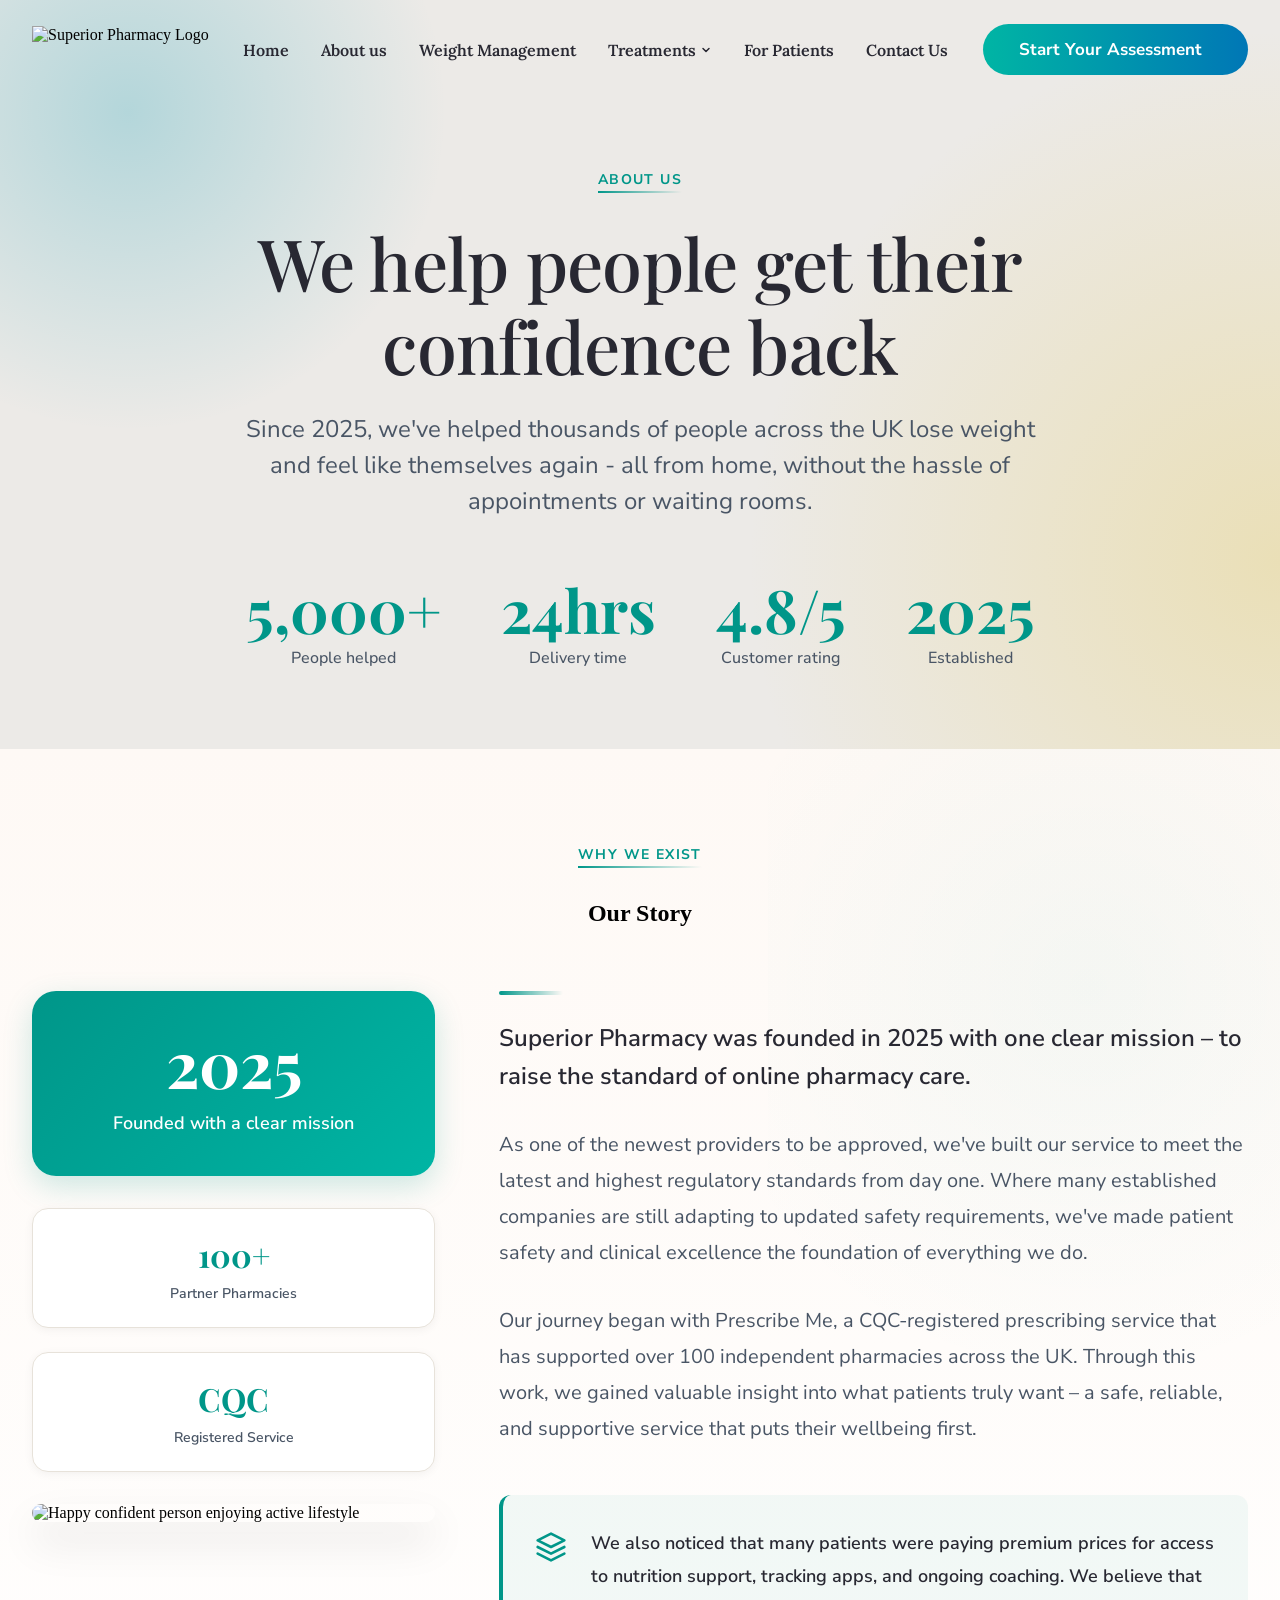
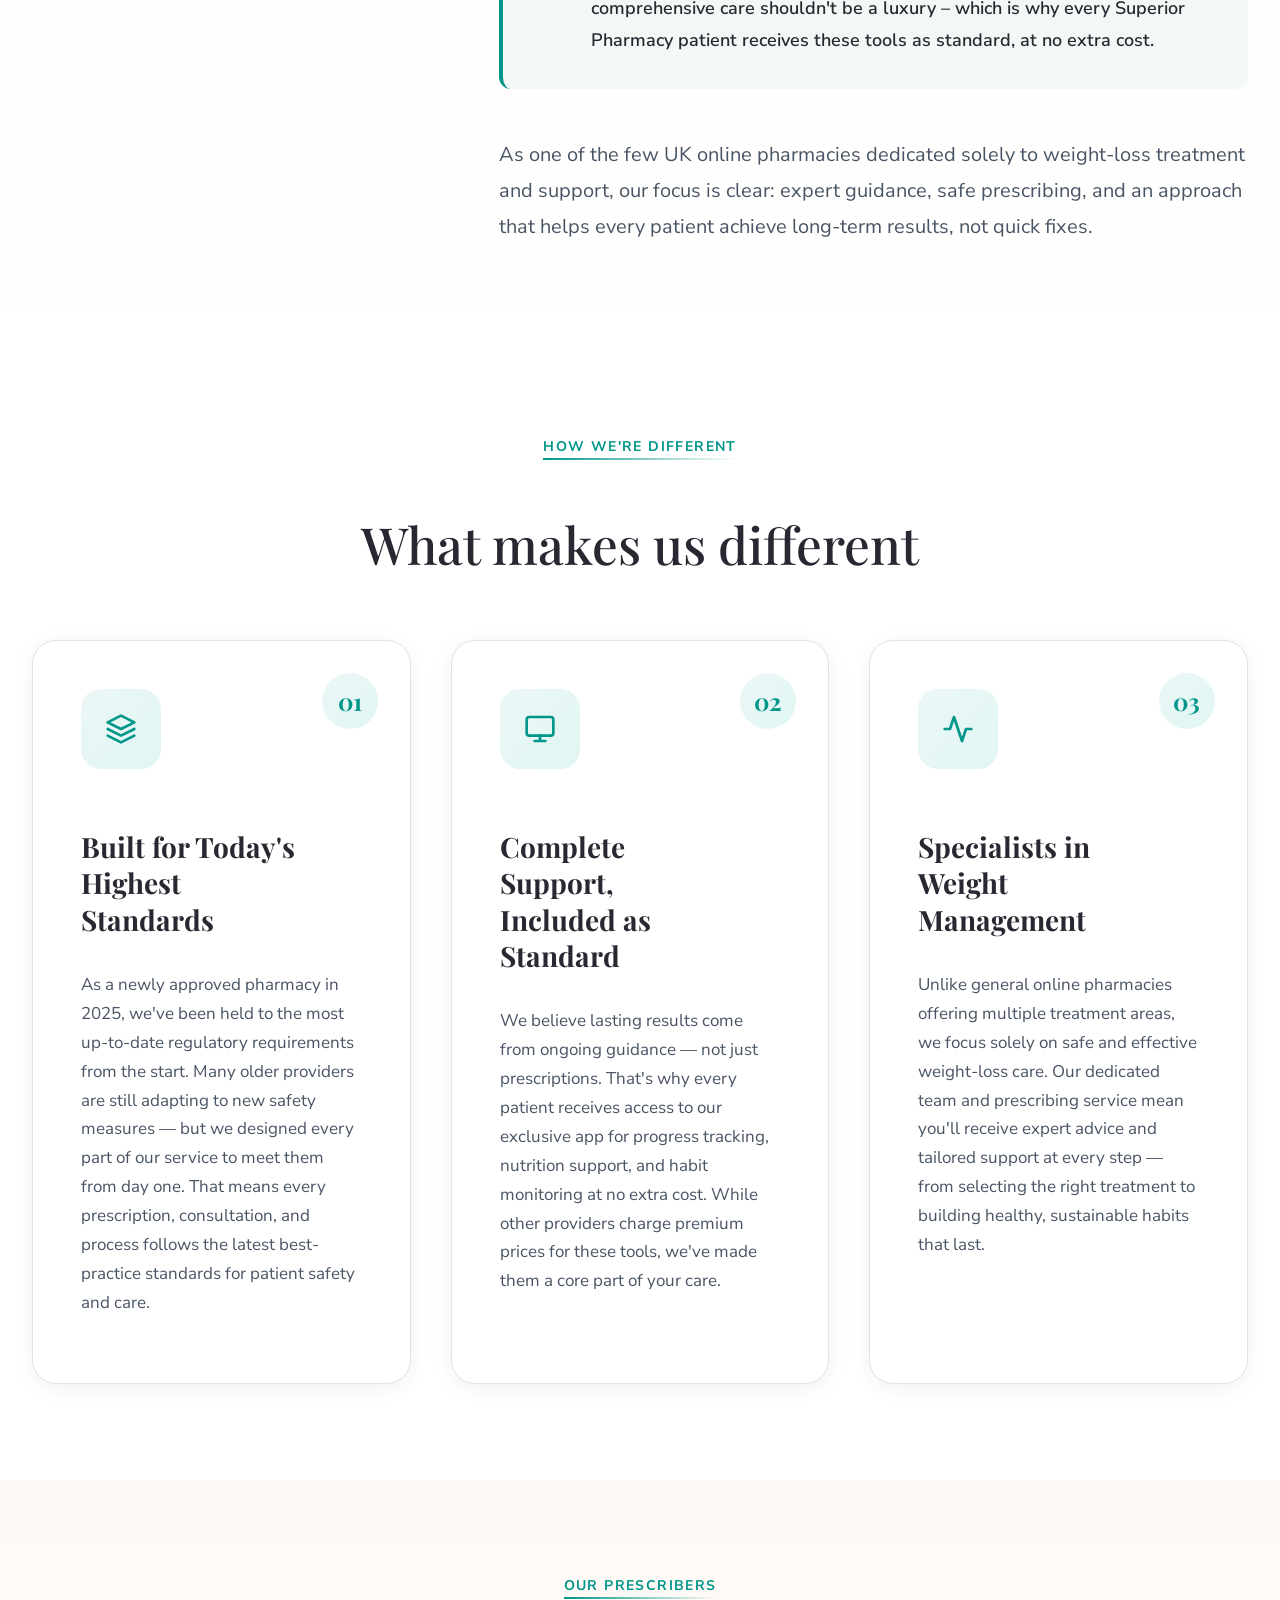
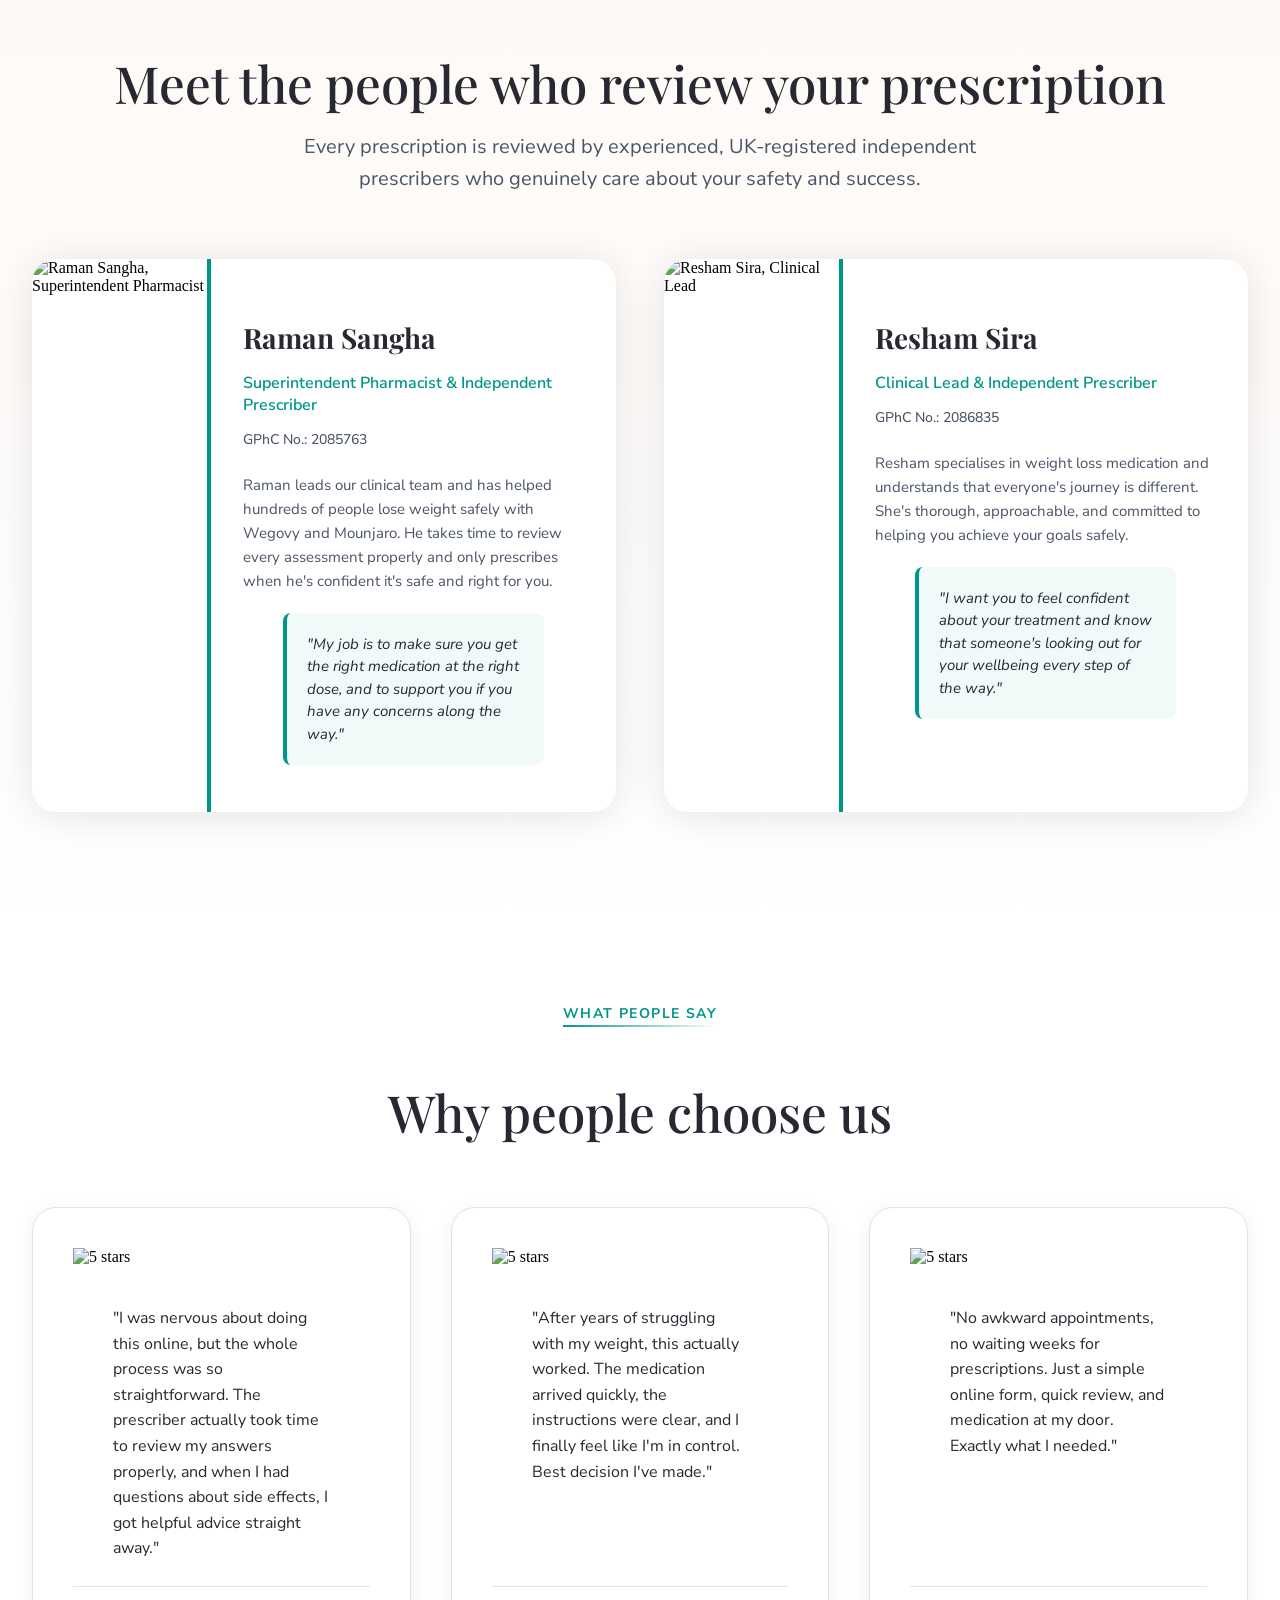
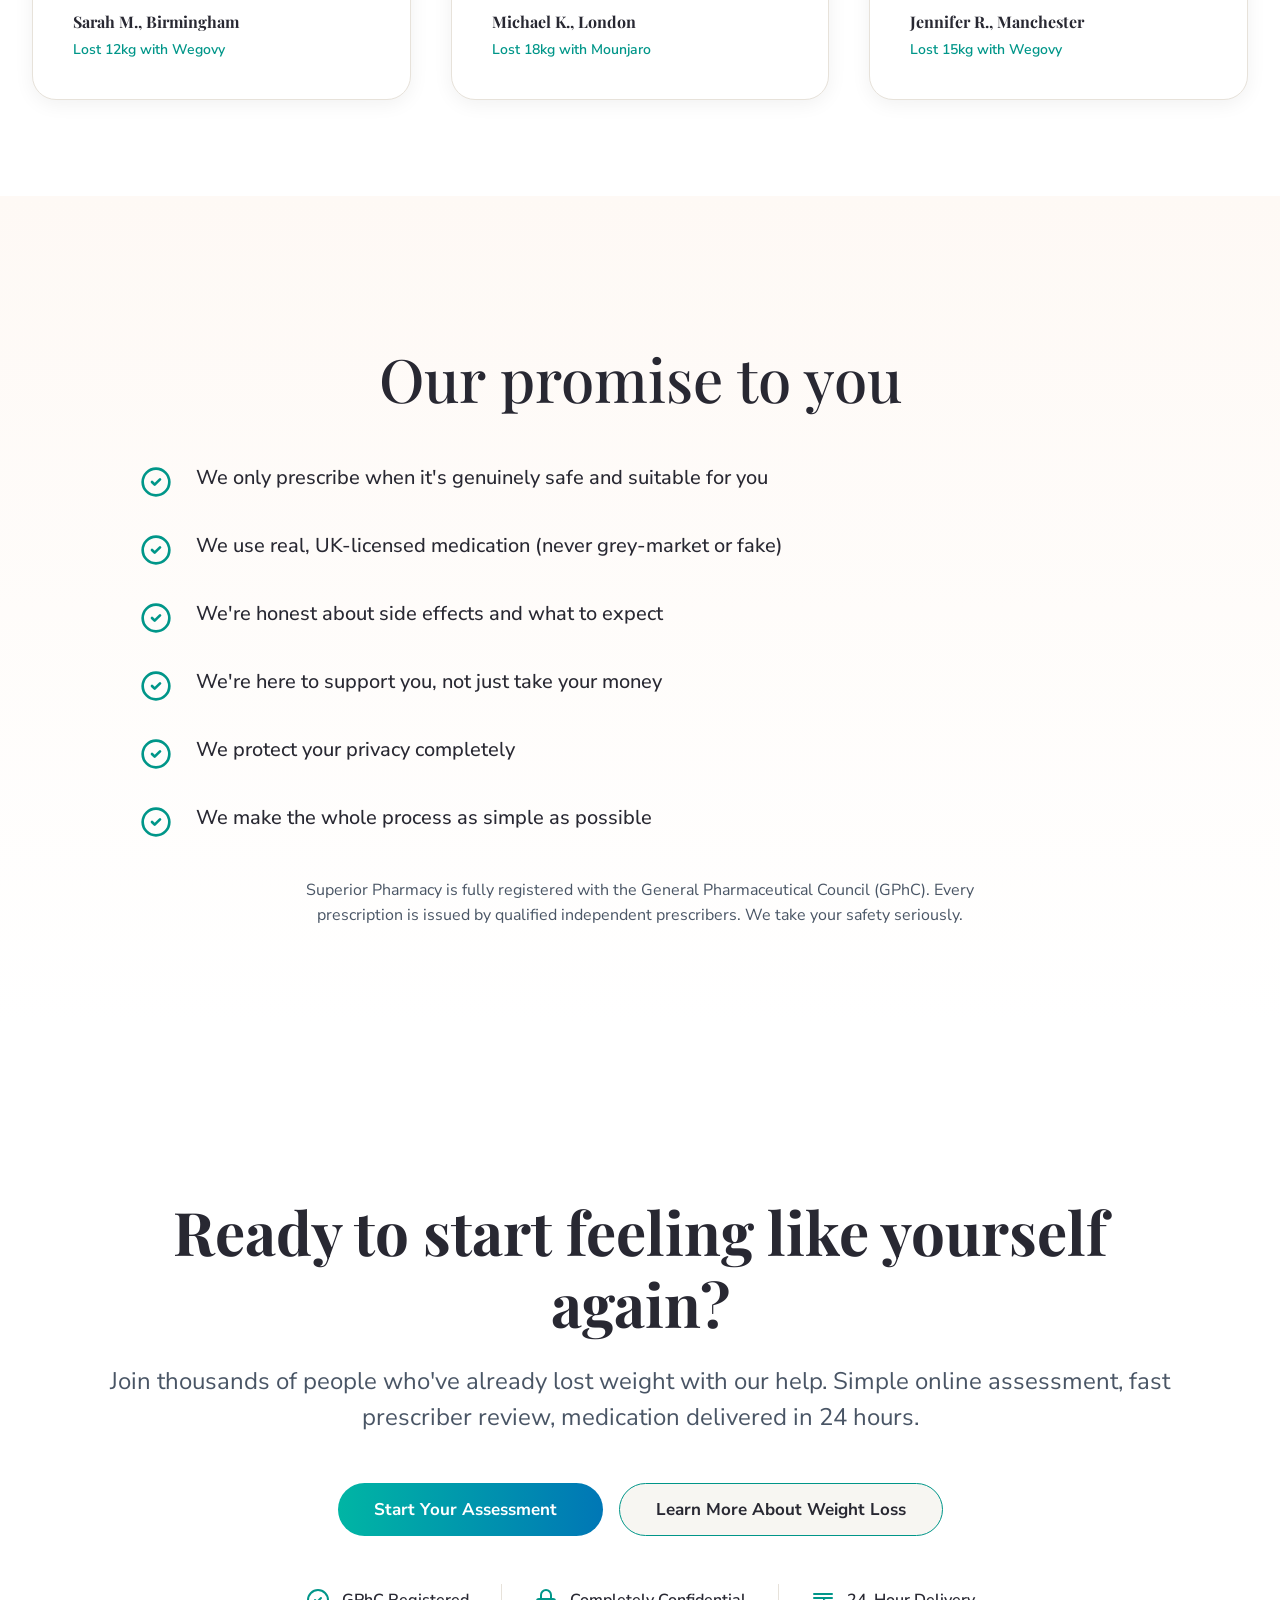
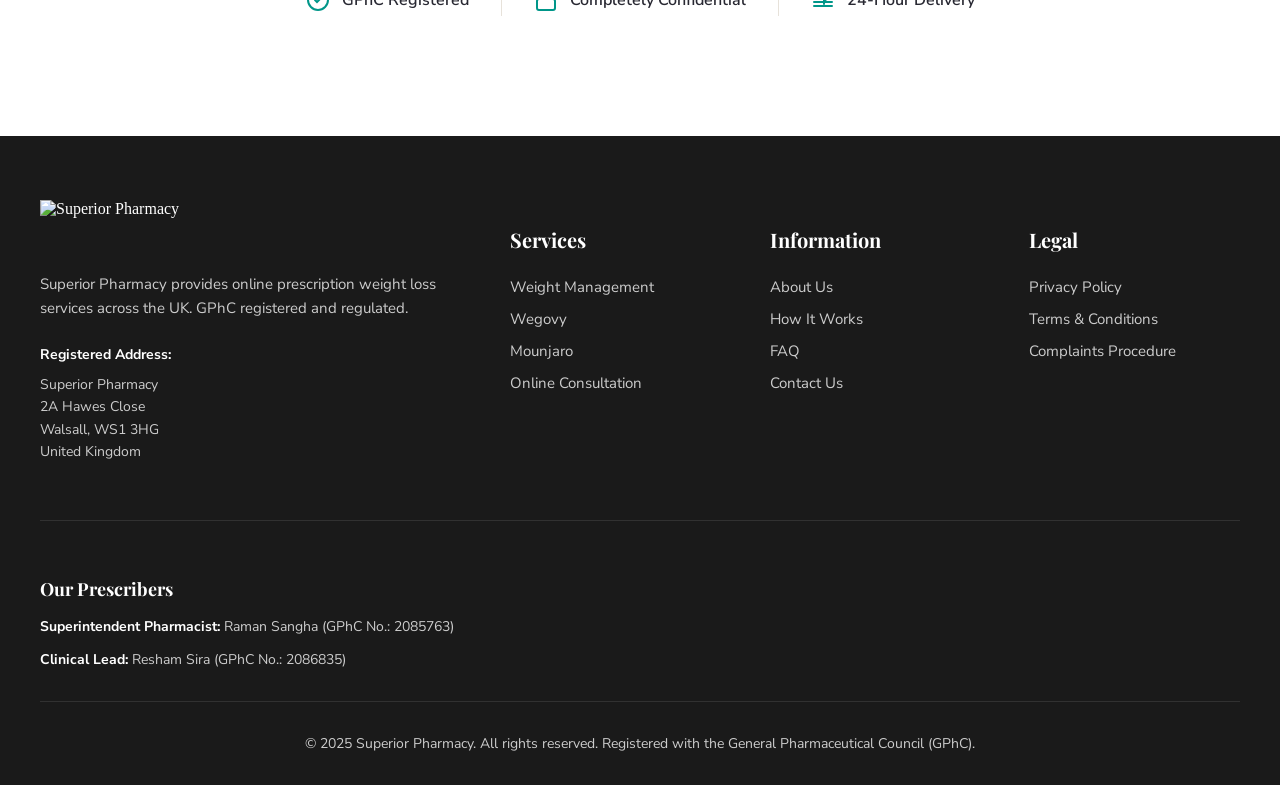
==== commit fe486165: "Initial commit from your app" ====
--- a/about.html
+++ b/about.html
@@ -89,7 +89,7 @@
       <div class="about-hero-container">
         <span class="section-label">ABOUT US</span>
         <h1>We help people get their confidence back</h1>
-        <p class="about-hero-subtitle">Since 2018, we've helped thousands of people across the UK lose weight and feel like themselves again - all from home, without the hassle of appointments or waiting rooms.</p>
+        <p class="about-hero-subtitle">Since 2025, we've helped thousands of people across the UK lose weight and feel like themselves again - all from home, without the hassle of appointments or waiting rooms.</p>
         
         <div class="about-stats-row">
           <div class="about-stat">
@@ -97,7 +97,7 @@
             <div class="about-stat-label">People helped</div>
           </div>
           <div class="about-stat">
-            <div class="about-stat-number">48hrs</div>
+            <div class="about-stat-number">24hrs</div>
             <div class="about-stat-label">Delivery time</div>
           </div>
           <div class="about-stat">
@@ -105,7 +105,7 @@
             <div class="about-stat-label">Customer rating</div>
           </div>
           <div class="about-stat">
-            <div class="about-stat-number">2018</div>
+            <div class="about-stat-number">2025</div>
             <div class="about-stat-label">Established</div>
           </div>
         </div>
@@ -249,7 +249,7 @@
         <div class="about-team-grid">
           <article class="about-team-card">
             <div class="about-team-photo">
-              <img src="https://images.unsplash.com/photo-1612349317150-e413f6a5b16d?w=400&h=500&fit=crop" alt="Raman Sangha, Superintendent Pharmacist" loading="lazy" />
+              <img src="https://c.animaapp.com/mgyq65e6VP2ypA/img/raman-sangha.png" alt="Raman Sangha, Superintendent Pharmacist" loading="lazy" />
             </div>
             <div class="about-team-accent"></div>
             <div class="about-team-content">
@@ -263,7 +263,7 @@
           
           <article class="about-team-card">
             <div class="about-team-photo">
-              <img src="https://images.unsplash.com/photo-1594824476967-48c8b964273f?w=400&h=500&fit=crop" alt="Resham Sira, Clinical Lead" loading="lazy" />
+              <img src="https://c.animaapp.com/mgyq65e6VP2ypA/img/resham-sira.png" alt="Resham Sira, Clinical Lead" loading="lazy" />
             </div>
             <div class="about-team-accent"></div>
             <div class="about-team-content">
@@ -392,7 +392,7 @@
     <section class="about-final-cta-section">
       <div class="about-final-cta-container">
         <h2>Ready to start feeling like yourself again?</h2>
-        <p>Join thousands of people who've already lost weight with our help. Simple online assessment, fast prescriber review, medication delivered in 48 hours.</p>
+        <p>Join thousands of people who've already lost weight with our help. Simple online assessment, fast prescriber review, medication delivered in 24 hours.</p>
         
         <div class="about-final-buttons">
           <button class="cta-button gradient-cta" onclick="window.location.href='https://superior-pharmacy-we-z3k8.bolt.host/'">
@@ -423,7 +423,7 @@
             <svg width="24" height="24" viewBox="0 0 24 24" fill="none" xmlns="http://www.w3.org/2000/svg">
               <path d="M13 16V12L16 14M21 10H3M21 6H3M21 14H3M21 18H3" stroke="currentColor" stroke-width="2" stroke-linecap="round"/>
             </svg>
-            <span>48-Hour Delivery</span>
+            <span>24-Hour Delivery</span>
           </div>
         </div>
       </div>
--- a/responsive.css
+++ b/responsive.css
@@ -1633,7 +1633,7 @@
 
 .result-time {
   font-family: 'Playfair Display', serif;
-  font-size: 0.875rem;
+  font-size: 1rem;
   color: var(--text-gray);
 }
 
@@ -2589,6 +2589,7 @@
   grid-template-columns: repeat(auto-fit, minmax(320px, 1fr));
   gap: 2rem;
   margin-bottom: 3rem;
+  align-items: start;
 }
 
 .story-card {
@@ -2596,6 +2597,8 @@
   border: 2px solid var(--border-light);
   border-radius: var(--radius-lg);
   overflow: hidden;
+  display: flex;
+  flex-direction: column;
 }
 
 .story-images {
@@ -2622,11 +2625,11 @@
   position: absolute;
   bottom: 0.75rem;
   left: 0.75rem;
-  padding: 0.25rem 0.75rem;
-  border-radius: 0.25rem;
+  padding: 0.375rem 0.875rem;
+  border-radius: 0.375rem;
   font-family: 'Playfair Display', serif;
   font-weight: 700;
-  font-size: 0.875rem;
+  font-size: 1rem;
   color: var(--white);
 }
 
@@ -2655,6 +2658,7 @@
   font-size: 1.125rem;
   line-height: 1.6;
   color: var(--text-dark);
+  margin-bottom: 1.5rem;
 }
 
 .story-results h4 {
--- a/about.css
+++ b/about.css
@@ -4,14 +4,53 @@
 
 /* Hero Section */
 .about-hero-section {
-  background: var(--white);
+  position: relative;
+  background: #eceae7;
   padding: 10.625rem 3.75rem 5rem;
   text-align: center;
+  overflow: hidden;
+}
+
+/* Animated Background Gradients - Match Homepage */
+.about-hero-section::before {
+  content: '';
+  position: absolute;
+  right: -100%;
+  bottom: -50%;
+  width: 200%;
+  height: 150%;
+  background: radial-gradient(circle, rgba(231, 206, 107, 0.39) 0%, transparent 38%);
+  pointer-events: none;
+  animation: floatGradient 20s ease-in-out infinite;
+}
+
+.about-hero-section::after {
+  content: '';
+  position: absolute;
+  top: -30%;
+  left: -50%;
+  width: 120%;
+  height: 90%;
+  border-radius: 50%;
+  background: radial-gradient(circle, rgba(0, 151, 178, 0.24) 0%, transparent 38%);
+  pointer-events: none;
+  animation: floatGradient 25s ease-in-out infinite reverse;
+}
+
+@keyframes floatGradient {
+  0%, 100% {
+    transform: translate(0, 0) scale(1);
+  }
+  50% {
+    transform: translate(-30px, -30px) scale(1.05);
+  }
 }
 
 .about-hero-container {
   max-width: 75rem;
   margin: 0 auto;
+  position: relative;
+  z-index: 1;
 }
 
 .about-hero-container h1 {
@@ -371,8 +410,8 @@
 }
 
 .about-team-photo {
-  width: 35%;
-  min-height: 28rem;
+  width: 30%;
+  min-height: 22rem;
 }
 
 .about-team-photo img {
@@ -388,13 +427,13 @@
 
 .about-team-content {
   flex: 1;
-  padding: 3rem;
+  padding: 2rem;
 }
 
 .about-team-content h3 {
   font-family: 'Playfair Display', serif;
   font-weight: 700;
-  font-size: 2.25rem;
+  font-size: 1.75rem;
   color: var(--text-dark);
   margin-bottom: 0.5rem;
 }
@@ -417,19 +456,19 @@
 
 .about-team-bio {
   font-family: 'Nunito Sans', sans-serif;
-  font-size: 1rem;
-  line-height: 1.7;
-  color: var(--text-gray);
-  margin-bottom: 1.5rem;
+  font-size: 0.9375rem;
+  line-height: 1.6;
+  color: var(--text-gray);
+  margin-bottom: 1.25rem;
 }
 
 .about-team-quote {
   font-family: 'Nunito Sans', sans-serif;
-  font-size: 1.0625rem;
+  font-size: 0.9375rem;
   font-style: italic;
-  line-height: 1.6;
-  color: var(--text-dark);
-  padding: 1.5rem;
+  line-height: 1.5;
+  color: var(--text-dark);
+  padding: 1.25rem;
   background: rgba(0, 150, 137, 0.05);
   border-left: 4px solid var(--primary-teal);
   border-radius: 0.5rem;
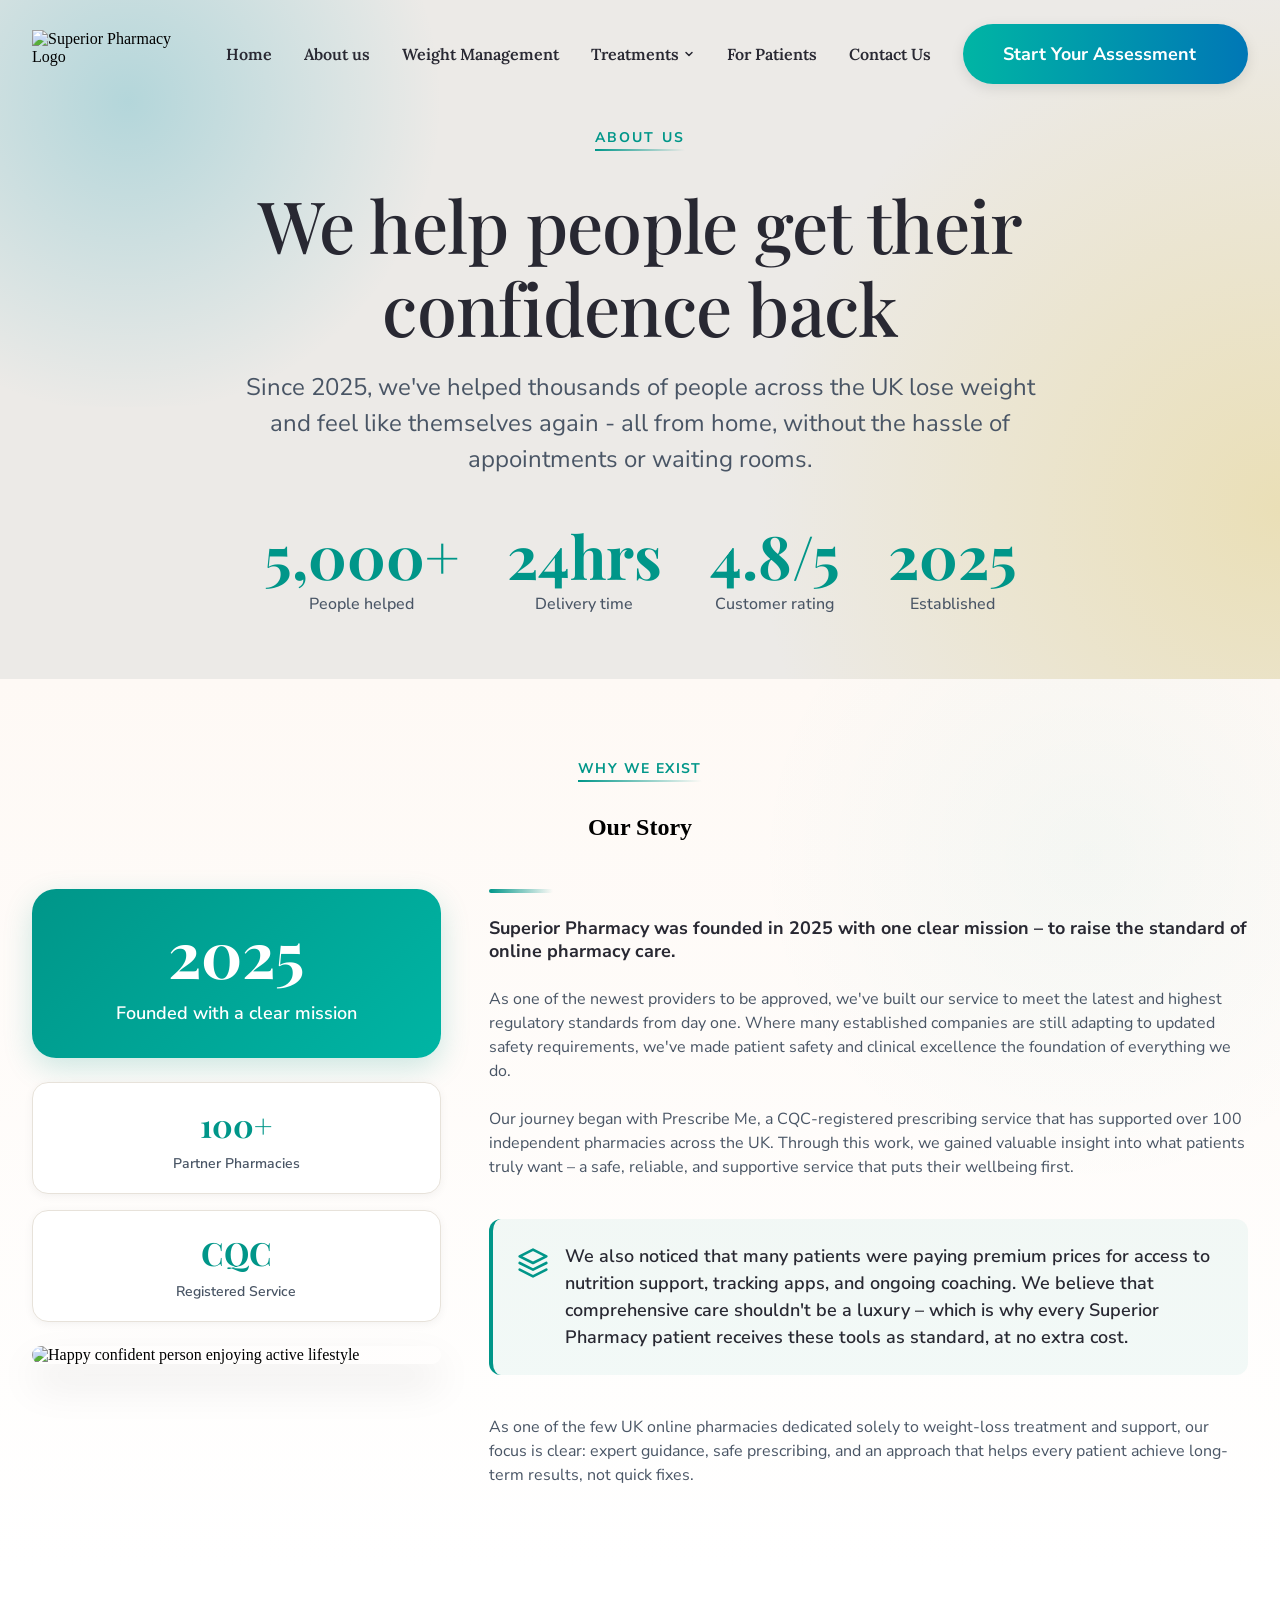
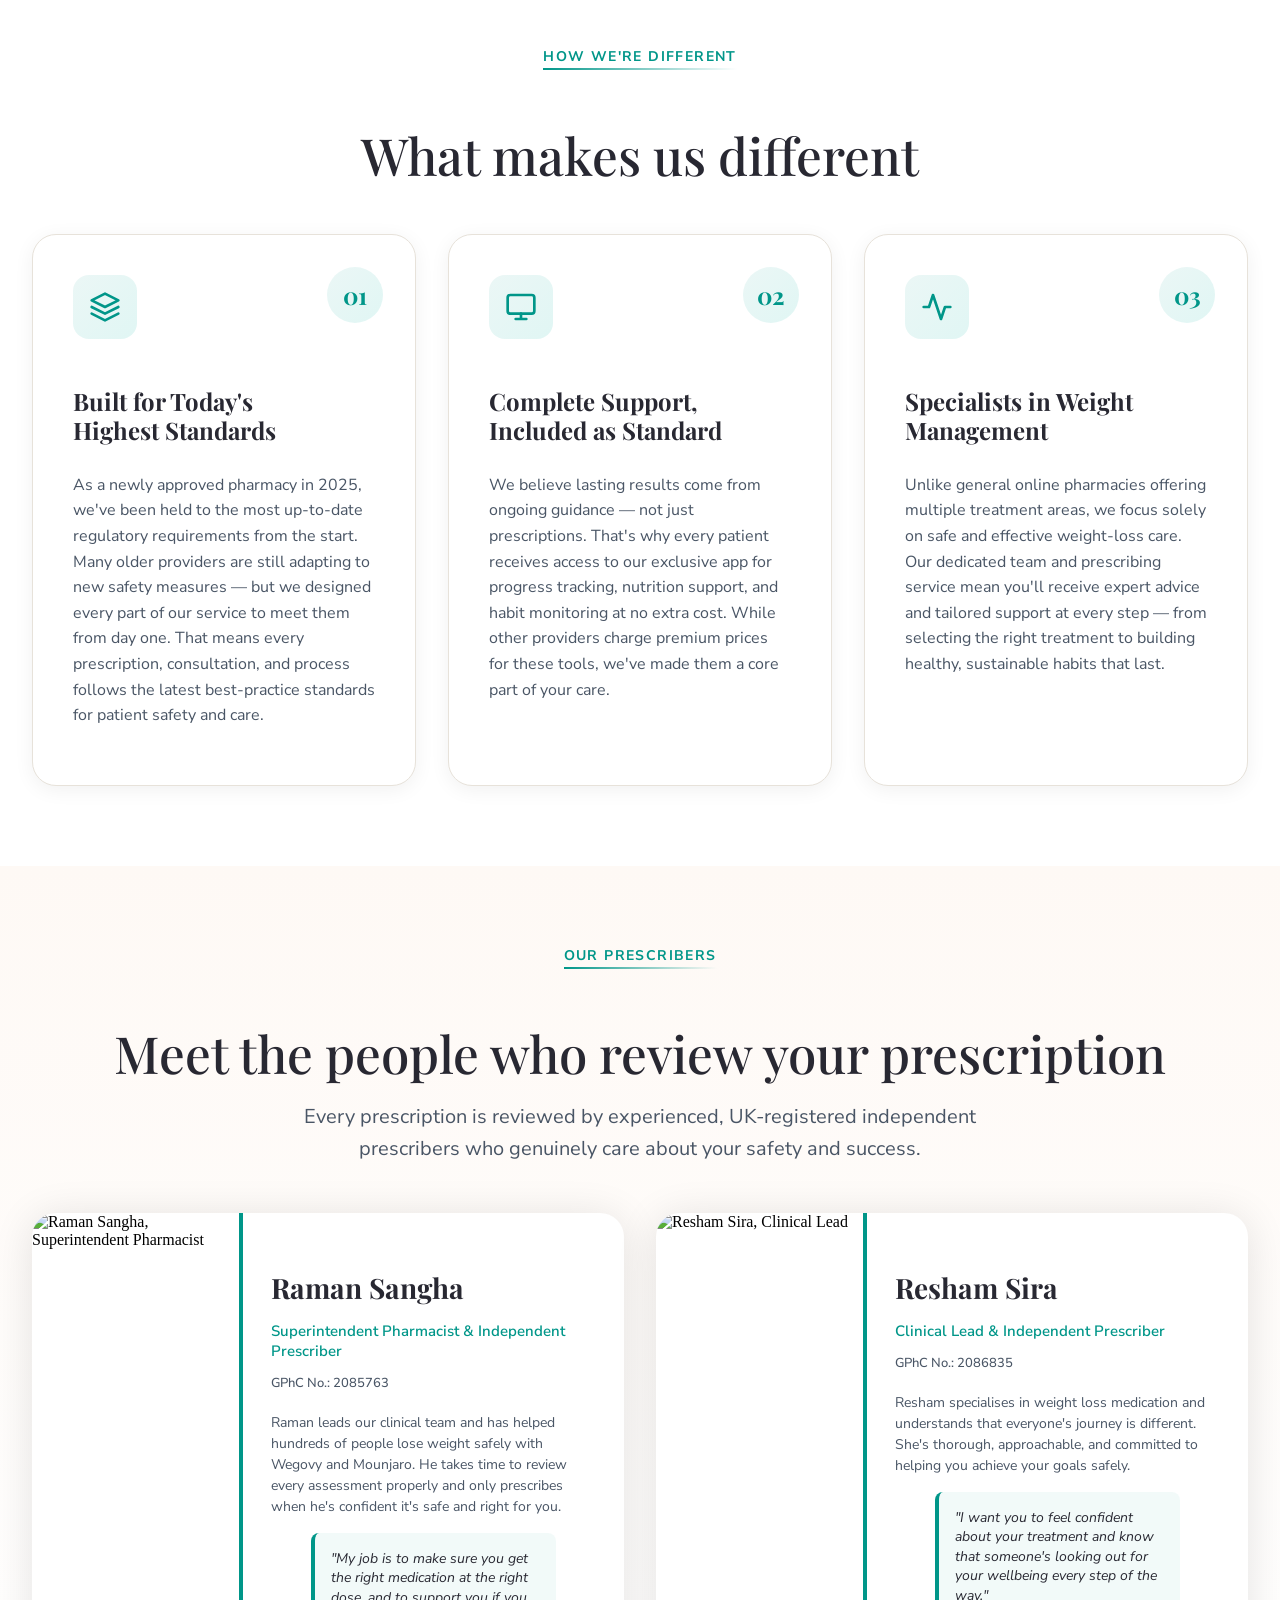
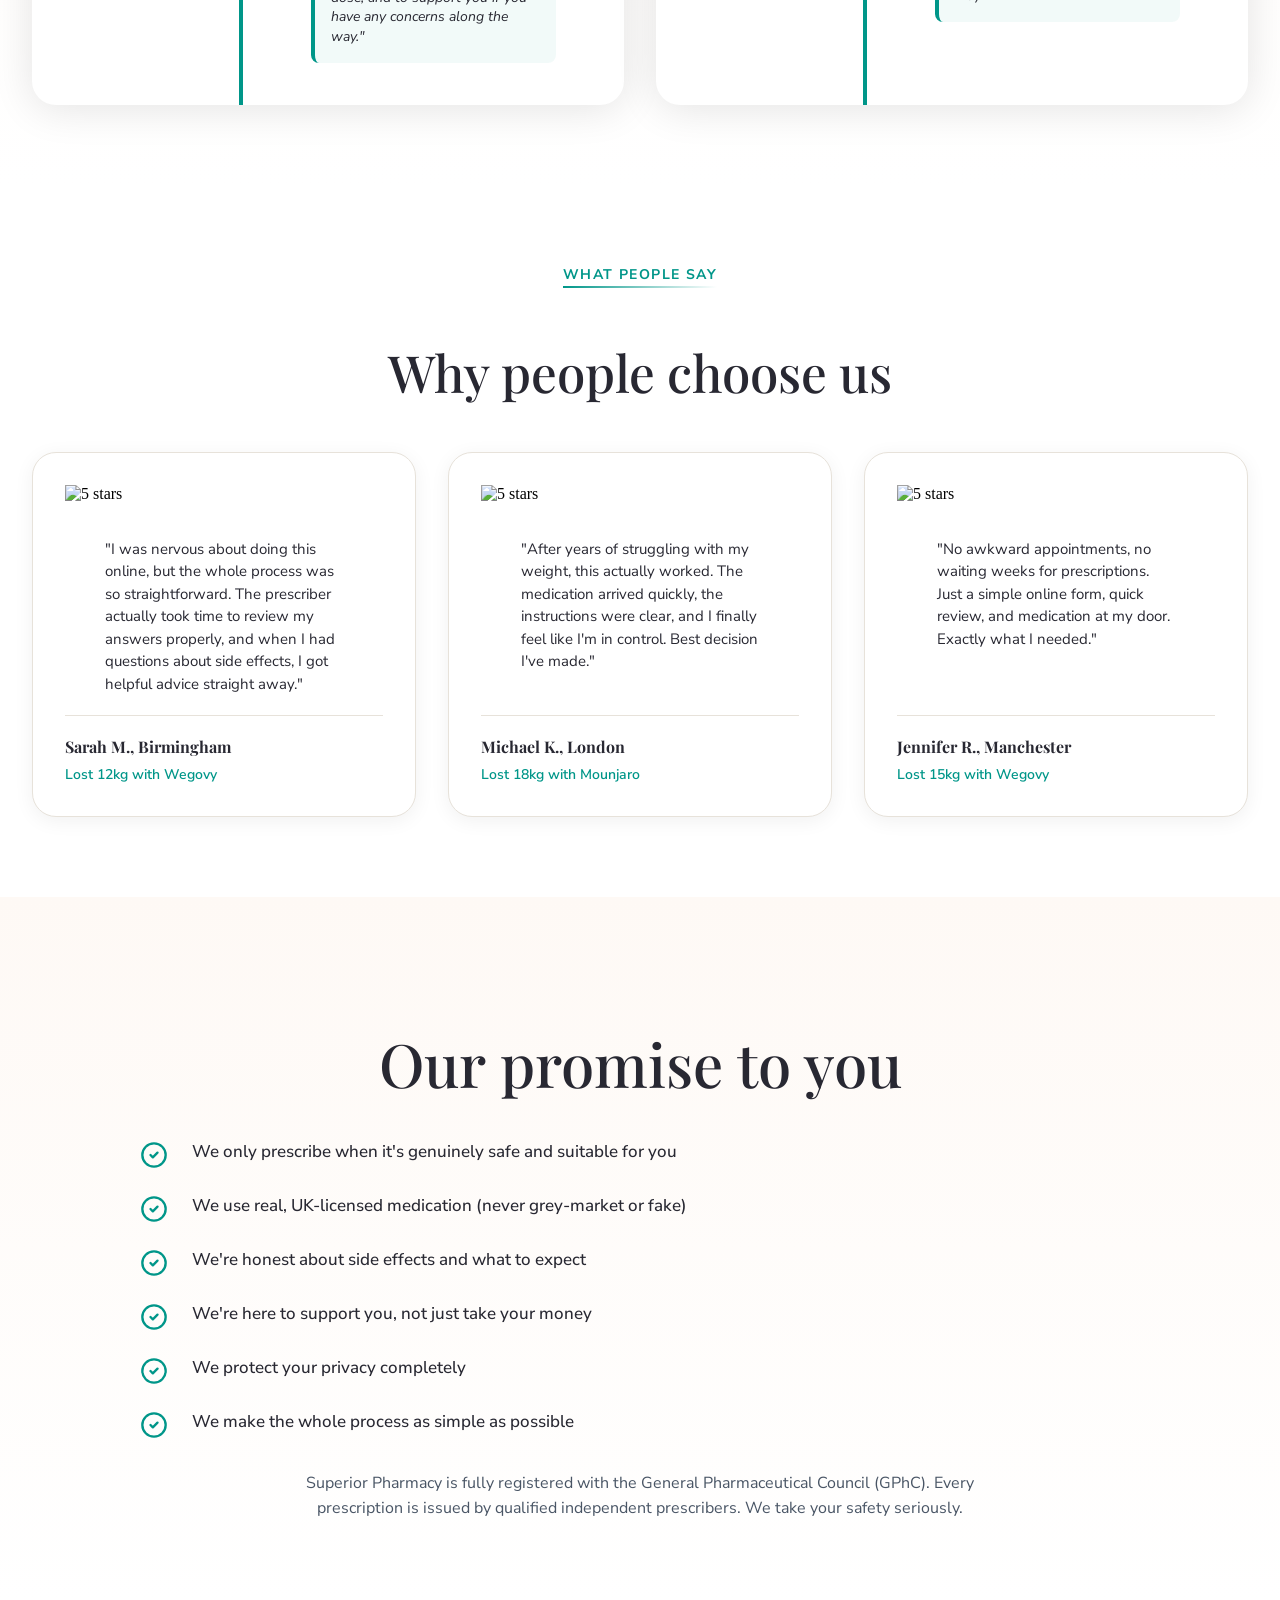
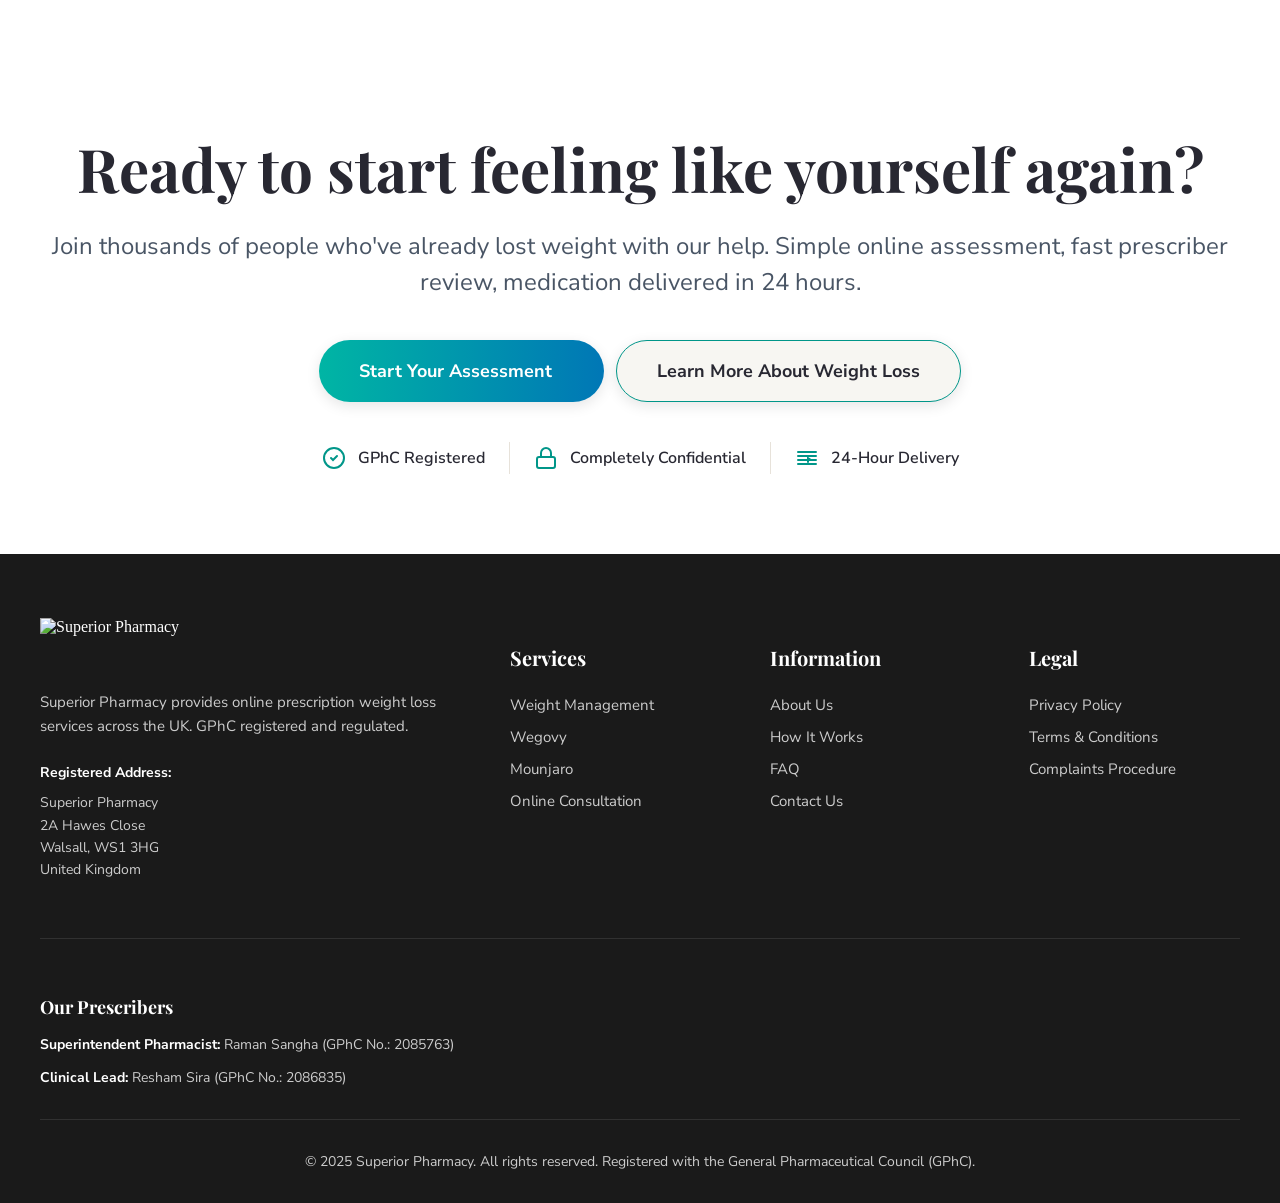
==== commit b1a2920d: "Initial commit from your app" ====
--- a/about.html
+++ b/about.html
@@ -7,7 +7,7 @@
     <meta name="description" content="Learn about Superior Pharmacy's mission to help people lose weight and feel confident again. UK-registered prescribers, fast delivery, genuine medication." />
     <link rel="stylesheet" href="globals.css" />
     <link rel="stylesheet" href="responsive.css" />
-    <link rel="stylesheet" href="about.css" />
+    <link rel="stylesheet" href="about.css?v=2" />
     <script src="https://cdn.tailwindcss.com"></script>
     <script>
       tailwind.config = {
--- a/responsive.css
+++ b/responsive.css
@@ -421,28 +421,30 @@
 
 .hero-subtitle {
   font-family: 'Nunito Sans', sans-serif;
-  font-size: clamp(1rem, 2vw, 1.25rem); /* Reduced font size for better hierarchy */
-  line-height: 1.5; /* Adjusted line-height for elegance */
-  color: #495565; /* Softer color for less visual dominance */
-  margin-bottom: 1.75rem; /* Slightly reduced margin */
-  font-weight: 400; /* Lighter font weight */
-  letter-spacing: 0; /* Reset letter spacing for a cleaner look */
+  font-size: clamp(1.125rem, 2vw, 1.375rem);
+  line-height: 1.6;
+  color: #282832;
+  margin-bottom: 2.5rem;
+  font-weight: 500;
+  letter-spacing: -0.01em;
+  max-width: 38rem;
 }
 
 .cta-button {
   display: inline-flex;
   align-items: center;
   justify-content: center;
-  gap: 0.625rem; /* Slightly increased gap */
-  padding: 0.875rem 2.25rem; /* Slightly increased padding for more presence */
+  gap: 0.75rem;
+  padding: 1.125rem 2.5rem;
   border: none;
   border-radius: var(--radius-full);
   font-family: 'Nunito Sans', sans-serif;
   font-weight: 700;
-  font-size: 1.0625rem; /* Slightly increased font size */
+  font-size: 1.125rem;
   cursor: pointer;
   transition: all 0.3s;
   white-space: nowrap;
+  box-shadow: 0 4px 14px rgba(0, 0, 0, 0.1);
 }
 
 .primary-cta {
@@ -457,6 +459,14 @@
   box-shadow: 0 4px 12px rgba(0, 150, 137, 0.3);
 }
 
+.hero-cta-wrapper {
+  display: flex;
+  flex-direction: column;
+  align-items: flex-start;
+  gap: 0.75rem;
+  margin-bottom: 2.5rem;
+}
+
 .gradient-cta {
   background: linear-gradient(90deg, #00b5a4 0%, #0077b6 100%);
   color: var(--white);
@@ -465,7 +475,16 @@
 .gradient-cta:hover,
 .gradient-cta:focus {
   transform: translateY(-2px);
-  box-shadow: 0 4px 12px rgba(0, 119, 182, 0.3);
+  box-shadow: 0 8px 20px rgba(0, 119, 182, 0.35);
+}
+
+.cta-subtext {
+  font-family: 'Nunito Sans', sans-serif;
+  font-size: 0.9375rem;
+  color: #495565;
+  font-weight: 500;
+  margin: 0;
+  padding-left: 0.25rem;
 }
 
 /* Navigation CTA - Use gradient style */
@@ -499,97 +518,89 @@
   width: 100%;
 }
 
-.trustpilot-inline {
-  display: inline-flex;
+/* Hero Trust Section */
+.hero-trust-section {
+  display: flex;
+  flex-direction: column;
+  gap: 1.5rem;
+}
+
+.hero-trust-stats {
+  display: flex;
   align-items: center;
-  gap: 0.75rem;
-  padding: 0.875rem 1.5rem; /* Reduced padding for a more compact look */
-  background: linear-gradient(135deg, #ffffff 0%, #fafafa 100%);
-  border-radius: 1.5rem; /* Adjusted border-radius */
+  gap: 2rem;
+  padding: 1.25rem 2rem;
+  background: rgba(255, 255, 255, 0.95);
+  backdrop-filter: blur(10px);
+  border-radius: 1rem;
   box-shadow: 
-    0 2px 6px rgba(0, 0, 0, 0.05),
-    0 6px 18px rgba(0, 0, 0, 0.07),
-    inset 0 1px 0 rgba(255, 255, 255, 0.8);
-  margin: 1.25rem 0 0.875rem; /* Adjusted margin for tighter grouping */
-  border: 1px solid rgba(0, 0, 0, 0.05); /* Lighter border */
-  position: relative;
-  overflow: hidden;
-  transition: all 0.3s ease;
-}
-
-.trustpilot-inline:hover {
-  transform: translateY(-2px);
-  box-shadow: 
-    0 4px 10px rgba(0, 0, 0, 0.07),
-    0 10px 28px rgba(0, 0, 0, 0.09),
-    inset 0 1px 0 rgba(255, 255, 255, 0.8);
-}
-
-.trustpilot-inline::before {
-  content: '';
-  position: absolute;
-  top: 0;
-  left: 0;
-  right: 0;
-  height: 1px; /* Much thinner line */
-  background: linear-gradient(90deg, 
-    transparent 0%, 
-    rgba(0, 150, 137, 0.15) 20%, /* Softer, more translucent color */
-    rgba(0, 150, 137, 0.25) 50%, /* Softer, more translucent color */
-    rgba(0, 150, 137, 0.15) 80%, 
-    transparent 100%
-  );
-  transition: all 0.3s ease;
-}
-
-.trustpilot-inline:hover::before {
-  height: 1.5px; /* Subtle height increase on hover */
-  background: linear-gradient(90deg, 
-    transparent 0%, 
-    rgba(0, 150, 137, 0.3) 20%, 
-    rgba(0, 150, 137, 0.5) 50%, 
-    rgba(0, 150, 137, 0.3) 80%, 
-    transparent 100%
-  );
-}
-
-.trust-text {
-  font-family: 'Nunito Sans', sans-serif;
-  font-weight: 700; /* Slightly less bold */
-  color: var(--text-dark);
-  font-size: 0.9375rem; /* Reduced font size */
-  letter-spacing: -0.01em;
-}
-
-.trust-reviews {
-  font-family: 'Nunito Sans', sans-serif;
-  color: var(--text-dark);
-  font-weight: 600; /* Slightly less bold */
-  font-size: 0.9375rem; /* Reduced font size */
-  letter-spacing: -0.01em;
-}
-
-.stars {
-  height: 1.375rem; /* Reduced star size */
+    0 2px 8px rgba(0, 0, 0, 0.06),
+    0 8px 24px rgba(0, 0, 0, 0.08);
+  border: 1px solid rgba(0, 0, 0, 0.06);
+}
+
+.trust-stat-item {
+  display: flex;
+  flex-direction: column;
+  gap: 0.25rem;
+}
+
+.stat-number {
+  font-family: 'Playfair Display', serif;
+  font-weight: 700;
+  font-size: 1.5rem;
+  color: var(--text-dark);
+  line-height: 1;
+}
+
+.stat-label {
+  font-family: 'Nunito Sans', sans-serif;
+  font-size: 0.8125rem;
+  color: #495565;
+  font-weight: 500;
+}
+
+.stat-rating {
+  display: flex;
+  align-items: center;
+  gap: 0.375rem;
+}
+
+.mini-stars {
+  height: 1rem;
   width: auto;
+}
+
+.trust-stat-divider {
+  width: 1px;
+  height: 2.5rem;
+  background: rgba(0, 0, 0, 0.1);
+}
+
+.hero-trust-badges {
+  display: flex;
+  align-items: center;
+  gap: 1.5rem;
+  flex-wrap: wrap;
+}
+
+.trust-badge-item {
+  display: flex;
+  align-items: center;
+  gap: 0.5rem;
+  font-family: 'Nunito Sans', sans-serif;
+  font-size: 0.875rem;
+  font-weight: 600;
+  color: #495565;
+}
+
+.trust-badge-item svg {
+  width: 1.25rem;
+  height: 1.25rem;
+  color: var(--primary-teal);
   flex-shrink: 0;
 }
 
-.partner-logos {
-  display: flex;
-  align-items: center;
-  gap: 1.25rem; /* Slightly reduced gap */
-  flex-wrap: wrap;
-  margin-top: 0.75rem; /* Adjusted margin-top for tighter grouping */
-  justify-content: flex-start;
-}
-
-.partner-logos img {
-  height: 2.25rem; /* Slightly reduced height for better balance */
-  width: auto;
-  object-fit: contain;
-  opacity: 0.9; /* Slightly increased opacity */
-}
 
 /* Hero Cards */
 .hero-cards {
@@ -644,7 +655,7 @@
 
 .card-text {
   position: absolute;
-  top: 1rem; /* Increased top padding to prevent overlap */
+  top: 0.875rem;
   left: 0.875rem;
   right: 0.875rem;
   display: flex;
@@ -656,7 +667,7 @@
 
 .card-subtitle {
   font-family: 'Inter', sans-serif;
-  font-size: clamp(0.6875rem, 1.6vw, 0.9375rem); /* Slightly increased font size */
+  font-size: clamp(0.6875rem, 1.6vw, 0.9375rem);
   color: var(--text-dark);
   line-height: 1.3;
 }
@@ -664,7 +675,7 @@
 .card-title {
   font-family: 'Inter', sans-serif;
   font-weight: 700;
-  font-size: clamp(0.8125rem, 2.1vw, 1.1875rem); /* Slightly increased font size */
+  font-size: clamp(0.8125rem, 2.1vw, 1.1875rem);
   color: var(--text-dark);
   line-height: 1.2;
 }
@@ -2569,11 +2580,8 @@
   margin-bottom: 1.5rem;
 }
 
-.button-group {
-  display: flex;
-  flex-wrap: wrap;
-  justify-content: center;
-  gap: 1rem;
+.faq-cta .cta-button {
+  display: inline-flex;
 }
 
 /* ===================================
@@ -2740,23 +2748,79 @@
 
 .stories-cta {
   text-align: center;
-  padding: 3rem 2rem;
+  padding: 4rem 2rem;
+  background: linear-gradient(180deg, rgba(255, 255, 255, 0) 0%, rgba(254, 249, 245, 0.5) 100%);
+  border-radius: 2rem;
+  margin-top: 3rem;
 }
 
 .stories-cta h3 {
   font-family: 'Playfair Display', serif;
   font-weight: 700;
-  font-size: 2.25rem;
-  color: var(--text-dark);
-  margin-bottom: 1rem;
+  font-size: 3rem;
+  color: var(--text-dark);
+  margin-bottom: 1.5rem;
+  line-height: 1.2;
 }
 
 .stories-cta p {
   font-family: 'Nunito Sans', sans-serif;
-  font-size: 1.125rem;
+  font-size: 1.375rem;
   line-height: 1.6;
   color: var(--text-gray);
-  margin-bottom: 2rem;
+  margin-bottom: 2.5rem;
+  max-width: 48rem;
+  margin-left: auto;
+  margin-right: auto;
+}
+
+.stories-cta .gradient-cta {
+  margin-bottom: 1rem;
+  padding: 1.125rem 2.5rem;
+  font-size: 1.125rem;
+}
+
+.stories-cta .cta-subtext {
+  font-family: 'Nunito Sans', sans-serif;
+  font-size: 0.9375rem;
+  color: #495565;
+  font-weight: 500;
+  margin-bottom: 2.5rem;
+}
+
+.stories-trust-badges {
+  display: flex;
+  justify-content: center;
+  align-items: center;
+  gap: 2rem;
+  flex-wrap: wrap;
+  padding-top: 2rem;
+  border-top: 1px solid rgba(0, 0, 0, 0.08);
+  max-width: 56rem;
+  margin: 0 auto;
+}
+
+.stories-trust-item {
+  display: flex;
+  align-items: center;
+  gap: 0.5rem;
+  font-family: 'Nunito Sans', sans-serif;
+  font-weight: 600;
+  font-size: 0.875rem;
+  color: var(--text-dark);
+}
+
+.stories-trust-item svg {
+  width: 1.25rem;
+  height: 1.25rem;
+  color: var(--primary-teal);
+  flex-shrink: 0;
+}
+
+.stories-trust-divider {
+  width: 1px;
+  height: 1.5rem;
+  background: rgba(0, 0, 0, 0.1);
 }
 
 /* ===================================
@@ -2982,7 +3046,47 @@
   }
   
   .hero-content {
-    padding: 5rem 1.25rem 1.5rem; /* Adjusted padding for mobile */
+    padding: 6rem 1.5rem 3rem;
+    gap: 2.5rem;
+  }
+  
+  /* Enhanced mobile background */
+  .hero-section {
+    background: linear-gradient(180deg, #eceae7 0%, #f5f3f0 100%);
+  }
+  
+  .hero-background::before {
+    width: 250%;
+    height: 180%;
+    opacity: 0.8;
+  }
+  
+  .hero-background::after {
+    width: 150%;
+    height: 120%;
+    opacity: 0.7;
+  }
+  
+  .stories-cta {
+    padding: 3rem 1.5rem;
+    margin-top: 2rem;
+  }
+  
+  .stories-cta h3 {
+    font-size: 2rem;
+  }
+  
+  .stories-cta p {
+    font-size: 1rem;
+  }
+  
+  .stories-trust-badges {
+    flex-direction: column;
+    gap: 1rem;
+  }
+  
+  .stories-trust-divider {
+    display: none;
   }
   
   .hero-benefits-bar {
@@ -3017,110 +3121,155 @@
   
   /* Enhanced Mobile Hero Typography */
   .hero-text h1 {
-    font-size: 1.875rem;
-    line-height: 1.15;
-    margin-bottom: 1rem;
+    font-size: 2.125rem;
+    line-height: 1.2;
+    margin-bottom: 1.25rem;
     font-weight: 600;
     letter-spacing: -0.02em;
+    color: #1a1a1a;
   }
   
   .hero-subtitle {
-    font-size: 0.9375rem; /* Further reduced for mobile for clear hierarchy */
-    line-height: 1.4; /* Adjusted line-height for mobile */
-    margin-bottom: 1.25rem; /* Adjusted margin for mobile */
-    font-weight: 400;
+    font-size: 1.0625rem;
+    line-height: 1.6;
+    margin-bottom: 2rem;
+    font-weight: 500;
     color: #495565;
-    letter-spacing: 0;
+    letter-spacing: -0.01em;
+  }
+  
+  .hero-cta-wrapper {
+    margin-bottom: 2.5rem;
   }
   
   .gradient-cta {
+    font-size: 1.0625rem;
+    padding: 1.125rem 2rem;
+    font-weight: 700;
+    box-shadow: 0 6px 20px rgba(0, 119, 182, 0.3);
+    width: 100%;
+  }
+  
+  .cta-subtext {
     font-size: 0.9375rem;
-    padding: 0.875rem 1.5rem;
+    text-align: center;
+    padding-left: 0;
+    padding-right: 0;
+    color: #495565;
+    font-weight: 600;
+    margin-left: auto;
+    margin-right: auto;
+    display: block;
+    width: 100%;
+  }
+  
+  /* Mobile Trust Stats - Redesigned as inline badges */
+  .hero-trust-stats {
+    flex-direction: row;
+    gap: 0.75rem;
+    padding: 1.25rem 1.5rem;
+    background: rgba(255, 255, 255, 0.98);
+    border-radius: 1rem;
+    box-shadow: 0 4px 20px rgba(0, 0, 0, 0.08);
+    flex-wrap: wrap;
+    justify-content: center;
+  }
+  
+  .trust-stat-item {
+    flex-direction: row;
+    gap: 0.5rem;
+    align-items: center;
+    padding: 0.5rem 1rem;
+    background: rgba(0, 150, 137, 0.05);
+    border-radius: 2rem;
+    border: 1px solid rgba(0, 150, 137, 0.15);
+  }
+  
+  .trust-stat-divider {
+    display: none;
+  }
+  
+  .stat-number {
+    font-size: 1.125rem;
     font-weight: 700;
-    box-shadow: 0 4px 14px rgba(0, 119, 182, 0.25);
-    margin-bottom: 1rem;
-  }
-  
-  /* Enhanced Trustpilot Badge */
-  .trustpilot-inline {
-    gap: 0.625rem;
-    margin: 1rem 0 0.875rem; /* Adjusted margin */
-    padding: 0.75rem 1.25rem; /* Reduced padding */
-    flex-wrap: nowrap;
-    justify-content: flex-start;
-    border-radius: 1.25rem; /* Adjusted for mobile */
-  }
-  
-  .trustpilot-inline .trust-text {
-    font-size: 0.875rem; /* Reduced font size */
-    font-weight: 700;
-  }
-  
-  .trustpilot-inline .stars {
-    height: 1.125rem; /* Reduced star size */
-  }
-  
-  .trustpilot-inline .trust-reviews {
-    font-size: 0.875rem; /* Reduced font size */
-    font-weight: 600;
-    color: var(--text-dark);
-  }
-  
-  /* Enhanced Partner Logos */
-  .partner-logos {
-    gap: 1.25rem;
-    margin-top: 0;
-    padding: 1rem;
-    background: rgba(255, 255, 255, 0.7);
-    border-radius: 0.75rem;
+  }
+  
+  .stat-label {
+    font-size: 0.75rem;
+    white-space: nowrap;
+  }
+  
+  .stat-rating {
+    gap: 0.25rem;
+  }
+  
+  .mini-stars {
+    height: 0.875rem;
+  }
+  
+  .hero-trust-badges {
+    gap: 0.75rem;
+    flex-wrap: wrap;
     justify-content: center;
   }
   
-  .partner-logos img {
-    height: 2.25rem;
-    filter: grayscale(0.3);
-    opacity: 0.9;
-  }
-  
-  .partner-logos img:active {
-    opacity: 1;
-  }
-  
+  .trust-badge-item {
+    font-size: 0.8125rem;
+    padding: 0.625rem 1rem;
+    background: rgba(255, 255, 255, 0.95);
+    border-radius: 2rem;
+    box-shadow: 0 2px 8px rgba(0, 0, 0, 0.06);
+    flex: 0 0 auto;
+  }
+  
+  .trust-badge-item svg {
+    width: 1rem;
+    height: 1rem;
+  }
+  
+  
+  /* Mobile Hero Cards - 2x2 grid */
   .hero-cards {
     grid-template-columns: repeat(2, 1fr);
-    gap: 0.875rem; /* Adjusted gap for mobile */
+    gap: 1rem;
+  }
+  
+  .hero-card {
+    aspect-ratio: 0.9;
   }
   
   .card-text {
-    top: 0.875rem; /* Adjusted top padding for mobile */
-    left: 0.75rem;
-    right: 0.75rem;
+    top: 1rem;
+    left: 1rem;
+    right: 1rem;
+    max-width: calc(100% - 2rem);
   }
   
   .card-subtitle {
-    font-size: 0.6875rem;
+    font-size: 0.75rem;
   }
   
   .card-title {
-    font-size: 0.8125rem;
+    font-size: 0.9375rem;
+    font-weight: 700;
   }
   
   .card-cta {
-    bottom: 0.75rem;
-    right: 0.75rem;
-    padding: 0.375rem 0.75rem;
-    font-size: 0.6875rem;
+    bottom: 1rem;
+    right: 1rem;
+    padding: 0.5rem 1rem;
+    font-size: 0.75rem;
   }
   
   .card-image {
-    height: 78%; /* Adjusted height for mobile to prevent overlap */
-  }
-  
-  .hero-benefits-bar {
-    grid-template-columns: 1fr;
-    gap: 1rem;
-    margin: 0 auto;
-    padding: 1.5rem 1.25rem 3rem;
+    position: absolute;
+    bottom: 0;
+    left: 50%;
+    transform: translateX(-50%);
+    height: 70%;
+    width: auto;
+    object-fit: contain;
+    max-width: 80%;
   }
   
   .hero-benefit-item {
@@ -3181,11 +3330,7 @@
     font-size: 1rem;
   }
   
-  .button-group {
-    flex-direction: column;
-  }
-  
-  .button-group .cta-button {
+  .faq-cta .cta-button {
     width: 100%;
   }
 }
--- a/about.css
+++ b/about.css
@@ -6,7 +6,7 @@
 .about-hero-section {
   position: relative;
   background: #eceae7;
-  padding: 10.625rem 3.75rem 5rem;
+  padding: 8rem 2rem 4rem; /* Significantly reduced top and bottom padding */
   text-align: center;
   overflow: hidden;
 }
@@ -53,13 +53,25 @@
   z-index: 1;
 }
 
+.about-hero-container .section-label {
+  display: inline-block;
+  font-family: 'Nunito Sans', sans-serif;
+  font-weight: 700;
+  font-size: 0.875rem;
+  letter-spacing: 0.15em;
+  text-transform: uppercase;
+  color: var(--primary-teal);
+  margin-bottom: 1.5rem;
+  position: relative;
+}
+
 .about-hero-container h1 {
   font-family: 'Playfair Display', serif;
   font-weight: 500;
   font-size: 4.5rem;
   line-height: 1.15;
   color: var(--text-dark);
-  margin: 1rem auto 1.5rem;
+  margin: 0.75rem auto 1.25rem; /* Further reduced margins */
   max-width: 56.25rem;
   letter-spacing: -0.01em;
 }
@@ -69,7 +81,7 @@
   font-size: 1.5rem;
   line-height: 1.5;
   color: var(--text-gray);
-  margin: 0 auto 3.75rem;
+  margin: 0 auto 3rem; /* Further reduced bottom margin */
   max-width: 50rem;
   font-weight: 400;
 }
@@ -77,7 +89,7 @@
 .about-stats-row {
   display: flex;
   justify-content: center;
-  gap: 3.75rem;
+  gap: 3rem; /* Further reduced gap */
   flex-wrap: wrap;
 }
 
@@ -106,7 +118,7 @@
 /* Why We Exist Section - Redesigned */
 .about-why-section {
   background: linear-gradient(180deg, #fef9f5 0%, #ffffff 100%);
-  padding: 6rem 2rem;
+  padding: 5rem 2rem; /* Reduced top padding */
   position: relative;
   overflow: hidden;
 }
@@ -124,13 +136,13 @@
 
 .about-why-header {
   text-align: center;
-  margin-bottom: 4rem;
+  margin-bottom: 3rem; /* Reduced bottom margin */
 }
 
 .about-story-layout {
   display: grid;
   grid-template-columns: 35fr 65fr;
-  gap: 4rem;
+  gap: 3rem; /* Reduced gap */
   align-items: start;
 }
 
@@ -138,7 +150,7 @@
 .about-story-sidebar {
   display: flex;
   flex-direction: column;
-  gap: 2rem;
+  gap: 1.5rem; /* Reduced gap */
   position: sticky;
   top: 8rem;
 }
@@ -146,7 +158,7 @@
 .about-story-highlight {
   background: linear-gradient(135deg, var(--primary-teal) 0%, #00b5a4 100%);
   border-radius: 1.5rem;
-  padding: 2.5rem;
+  padding: 2rem; /* Reduced padding */
   color: var(--white);
   text-align: center;
   box-shadow: 0 10px 30px rgba(0, 150, 137, 0.2);
@@ -171,14 +183,14 @@
 .about-story-stats {
   display: flex;
   flex-direction: column;
-  gap: 1.5rem;
+  gap: 1rem; /* Reduced gap */
 }
 
 .story-stat {
   background: var(--white);
   border: 1px solid var(--border-light);
   border-radius: 1rem;
-  padding: 1.5rem;
+  padding: 1.25rem; /* Reduced padding */
   text-align: center;
   box-shadow: 0 2px 10px rgba(0, 0, 0, 0.05);
 }
@@ -214,7 +226,7 @@
 .about-story-content {
   display: flex;
   flex-direction: column;
-  gap: 2rem;
+  gap: 1.5rem; /* Reduced gap */
 }
 
 .story-paragraph {
@@ -223,17 +235,18 @@
 
 .story-paragraph p {
   font-family: 'Nunito Sans', sans-serif;
-  font-size: 1.25rem;
-  line-height: 1.8;
+  font-size: 1rem; /* Further reduced font size */
+  line-height: 1.5;
   color: var(--text-gray);
   margin: 0;
 }
 
 .story-paragraph:first-child p {
-  font-size: 1.5rem;
-  font-weight: 600;
-  color: var(--text-dark);
-  line-height: 1.6;
+  font-family: 'Nunito Sans', sans-serif;
+  font-size: 1.125rem; /* Reduced font size */
+  font-weight: 700;
+  color: var(--text-dark);
+  line-height: 1.3;
 }
 
 .paragraph-accent {
@@ -248,11 +261,11 @@
   background: rgba(0, 150, 137, 0.05);
   border-left: 4px solid var(--primary-teal);
   border-radius: 0.75rem;
-  padding: 2rem;
-  display: flex;
-  gap: 1.5rem;
+  padding: 1.5rem; /* Reduced padding */
+  display: flex;
+  gap: 1rem; /* Reduced gap */
   align-items: start;
-  margin: 1rem 0;
+  margin: 1rem 0; /* Reduced margin */
 }
 
 .story-highlight-box svg {
@@ -264,6 +277,7 @@
 }
 
 .story-highlight-box p {
+  font-family: 'Nunito Sans', sans-serif;
   font-size: 1.125rem;
   font-weight: 600;
   color: var(--text-dark);
@@ -272,21 +286,21 @@
 /* How We're Different Section */
 .about-different-section {
   background: var(--white);
-  padding: 6rem 2rem;
+  padding: 5rem 2rem; /* Reduced top padding */
 }
 
 .about-values-grid {
   display: grid;
   grid-template-columns: repeat(3, 1fr);
-  gap: 2.5rem;
-  margin-top: 4rem;
+  gap: 2rem; /* Reduced gap */
+  margin-top: 3rem; /* Reduced top margin */
 }
 
 .about-value-card {
   background: var(--white);
   border: 1px solid var(--border-light);
   border-radius: 1.5rem;
-  padding: 3rem;
+  padding: 2.5rem; /* Reduced padding */
   box-shadow: 0 4px 20px rgba(0, 0, 0, 0.06);
   transition: all 0.4s cubic-bezier(0.4, 0, 0.2, 1);
   display: flex;
@@ -323,8 +337,8 @@
   position: absolute;
   top: 2rem;
   right: 2rem;
-  width: 3.5rem;
-  height: 3.5rem;
+  width: 3.5rem; /* Adjusted size */
+  height: 3.5rem; /* Adjusted size */
   background: linear-gradient(135deg, rgba(0, 150, 137, 0.08) 0%, rgba(0, 181, 164, 0.12) 100%);
   border-radius: 50%;
   display: flex;
@@ -344,14 +358,14 @@
 }
 
 .about-value-icon {
-  width: 5rem;
-  height: 5rem;
+  width: 4rem; /* Reduced size */
+  height: 4rem; /* Reduced size */
   background: linear-gradient(135deg, rgba(0, 150, 137, 0.08) 0%, rgba(0, 181, 164, 0.12) 100%);
-  border-radius: 1.25rem;
+  border-radius: 1rem; /* Adjusted border-radius */
   display: flex;
   align-items: center;
   justify-content: center;
-  margin-bottom: 2rem;
+  margin-bottom: 1.5rem; /* Reduced bottom margin */
   transition: all 0.3s ease;
 }
 
@@ -374,31 +388,31 @@
 .about-value-card h3 {
   font-family: 'Playfair Display', serif;
   font-weight: 700;
-  font-size: 1.75rem;
-  color: var(--text-dark);
-  margin-bottom: 1rem;
-  line-height: 1.3;
-  padding-right: 4rem;
+  font-size: 1.5rem; /* Reduced font size */
+  color: var(--text-dark);
+  margin-bottom: 0.75rem; /* Reduced margin */
+  line-height: 1.2;
+  padding-right: 3rem; /* Reduced padding */
 }
 
 .about-value-card p {
   font-family: 'Nunito Sans', sans-serif;
-  font-size: 1.0625rem;
-  line-height: 1.7;
+  font-size: 1rem; /* Reduced font size */
+  line-height: 1.6;
   color: var(--text-gray);
 }
 
 /* Meet the Team Section */
 .about-team-section {
   background: linear-gradient(180deg, #fef9f5 0%, #ffffff 100%);
-  padding: 6rem 2rem;
+  padding: 5rem 2rem; /* Reduced top padding */
 }
 
 .about-team-grid {
   display: grid;
   grid-template-columns: repeat(2, 1fr);
-  gap: 3rem;
-  margin-top: 4rem;
+  gap: 2rem; /* Reduced gap */
+  margin-top: 3rem; /* Reduced top margin */
 }
 
 .about-team-card {
@@ -407,11 +421,12 @@
   overflow: hidden;
   box-shadow: 0 4px 42px rgba(0, 0, 0, 0.11);
   display: flex;
+  min-height: 24rem; /* Further reduced min-height for compactness */
 }
 
 .about-team-photo {
-  width: 30%;
-  min-height: 22rem;
+  width: 35%; /* Increased width for more prominence */
+  min-height: 100%; /* Fill card height */
 }
 
 .about-team-photo img {
@@ -427,48 +442,48 @@
 
 .about-team-content {
   flex: 1;
-  padding: 2rem;
+  padding: 1.75rem; /* Reduced padding */
 }
 
 .about-team-content h3 {
   font-family: 'Playfair Display', serif;
   font-weight: 700;
-  font-size: 1.75rem;
-  color: var(--text-dark);
-  margin-bottom: 0.5rem;
+  font-size: 1.75rem; /* Reduced font size */
+  color: var(--text-dark);
+  margin-bottom: 0.375rem; /* Reduced margin */
 }
 
 .about-team-title {
   font-family: 'Nunito Sans', sans-serif;
   font-weight: 600;
-  font-size: 1rem;
-  color: var(--primary-teal);
-  margin-bottom: 0.75rem;
+  font-size: 0.9375rem; /* Reduced font size */
+  color: var(--primary-teal);
+  margin-bottom: 0.625rem; /* Reduced margin */
 }
 
 .about-team-gphc {
   font-family: 'Nunito Sans', sans-serif;
   font-weight: 500;
-  font-size: 0.875rem;
+  font-size: 0.8125rem; /* Reduced font size */
   color: var(--text-gray);
-  margin-bottom: 1.5rem;
+  margin-bottom: 1.25rem; /* Reduced margin */
 }
 
 .about-team-bio {
   font-family: 'Nunito Sans', sans-serif;
-  font-size: 0.9375rem;
-  line-height: 1.6;
+  font-size: 0.875rem; /* Reduced font size */
+  line-height: 1.5;
   color: var(--text-gray);
-  margin-bottom: 1.25rem;
+  margin-bottom: 1rem; /* Reduced margin */
 }
 
 .about-team-quote {
   font-family: 'Nunito Sans', sans-serif;
-  font-size: 0.9375rem;
+  font-size: 0.875rem; /* Reduced font size */
   font-style: italic;
-  line-height: 1.5;
-  color: var(--text-dark);
-  padding: 1.25rem;
+  line-height: 1.4;
+  color: var(--text-dark);
+  padding: 1rem; /* Reduced padding */
   background: rgba(0, 150, 137, 0.05);
   border-left: 4px solid var(--primary-teal);
   border-radius: 0.5rem;
@@ -477,21 +492,21 @@
 /* What People Say Section */
 .about-testimonials-section {
   background: var(--white);
-  padding: 6rem 2rem;
+  padding: 5rem 2rem; /* Reduced top padding */
 }
 
 .about-testimonials-grid {
   display: grid;
   grid-template-columns: repeat(3, 1fr);
-  gap: 2.5rem;
-  margin-top: 4rem;
+  gap: 2rem; /* Reduced gap */
+  margin-top: 3rem; /* Reduced top margin */
 }
 
 .about-testimonial-card {
   background: var(--white);
   border: 1px solid var(--border-light);
   border-radius: 1.5rem;
-  padding: 2.5rem;
+  padding: 2rem; /* Reduced padding */
   box-shadow: 0 4px 20px rgba(0, 0, 0, 0.06);
   display: flex;
   flex-direction: column;
@@ -504,7 +519,7 @@
 }
 
 .about-testimonial-stars {
-  margin-bottom: 1.5rem;
+  margin-bottom: 1.25rem; /* Reduced margin */
 }
 
 .about-testimonial-stars img {
@@ -513,16 +528,16 @@
 
 .about-testimonial-card blockquote {
   font-family: 'Nunito Sans', sans-serif;
-  font-size: 1rem;
-  line-height: 1.6;
-  color: var(--text-dark);
-  margin-bottom: 1.5rem;
+  font-size: 0.9375rem; /* Reduced font size */
+  line-height: 1.5;
+  color: var(--text-dark);
+  margin-bottom: 1.25rem; /* Reduced margin */
   flex: 1;
 }
 
 .about-testimonial-footer {
   border-top: 1px solid var(--border-light);
-  padding-top: 1.5rem;
+  padding-top: 1.25rem; /* Reduced padding */
 }
 
 .about-testimonial-author {
@@ -548,7 +563,7 @@
 /* Our Promise Section */
 .about-promise-section {
   background: linear-gradient(180deg, #fef9f5 0%, #ffffff 100%);
-  padding: 6rem 2rem;
+  padding: 5rem 2rem; /* Reduced top padding */
 }
 
 .about-promise-container {
@@ -562,16 +577,16 @@
   font-size: 3.75rem;
   line-height: 1.2;
   color: var(--text-dark);
-  margin-bottom: 3rem;
+  margin-bottom: 2.5rem; /* Reduced bottom margin */
 }
 
 .about-promise-list {
   list-style: none;
   padding: 0;
-  margin: 0 0 2.5rem 0;
+  margin: 0 0 2rem 0; /* Reduced bottom margin */
   display: flex;
   flex-direction: column;
-  gap: 2rem;
+  gap: 1.5rem; /* Reduced gap */
   text-align: left;
 }
 
@@ -582,17 +597,17 @@
 }
 
 .about-promise-list li svg {
-  width: 2rem;
-  height: 2rem;
+  width: 1.75rem; /* Reduced size */
+  height: 1.75rem; /* Reduced size */
   color: var(--primary-teal);
   flex-shrink: 0;
-  margin-top: 0.25rem;
+  margin-top: 0.125rem; /* Adjusted margin-top for better alignment */
 }
 
 .about-promise-list li span {
   font-family: 'Nunito Sans', sans-serif;
-  font-size: 1.25rem;
-  line-height: 1.6;
+  font-size: 1.0625rem; /* Reduced font size */
+  line-height: 1.5;
   color: var(--text-dark);
   font-weight: 500;
 }
@@ -609,7 +624,7 @@
 /* Final CTA Section */
 .about-final-cta-section {
   background: var(--white);
-  padding: 7.5rem 5rem;
+  padding: 5rem 2rem; /* Reduced padding */
 }
 
 .about-final-cta-container {
@@ -623,7 +638,7 @@
   font-weight: 700;
   font-size: 3.75rem;
   color: var(--text-dark);
-  margin-bottom: 1.5rem;
+  margin-bottom: 1.25rem; /* Reduced bottom margin */
   line-height: 1.2;
 }
 
@@ -632,21 +647,21 @@
   font-size: 1.5rem;
   line-height: 1.5;
   color: var(--text-gray);
-  margin-bottom: 3rem;
+  margin-bottom: 2.5rem; /* Reduced bottom margin */
 }
 
 .about-final-buttons {
   display: flex;
   justify-content: center;
-  gap: 1rem;
-  margin-bottom: 3rem;
+  gap: 0.75rem; /* Reduced gap */
+  margin-bottom: 2.5rem; /* Reduced bottom margin */
 }
 
 .about-final-trust {
   display: flex;
   justify-content: center;
   align-items: center;
-  gap: 2rem;
+  gap: 1.5rem; /* Reduced gap */
 }
 
 .about-final-trust-item {
@@ -675,14 +690,14 @@
 @media (max-width: 1200px) {
   .about-story-layout {
     grid-template-columns: 1fr;
-    gap: 3rem;
+    gap: 2.5rem; /* Reduced gap */
   }
   
   .about-story-sidebar {
     position: static;
     display: grid;
     grid-template-columns: repeat(3, 1fr);
-    gap: 1.5rem;
+    gap: 1rem; /* Reduced gap */
   }
   
   .about-story-image {
@@ -691,7 +706,7 @@
   
   .about-team-grid {
     grid-template-columns: 1fr;
-    gap: 3rem;
+    gap: 2rem; /* Reduced gap */
   }
   
   .about-values-grid,
@@ -701,79 +716,169 @@
   
   .about-team-card {
     flex-direction: column;
+    min-height: auto; /* Allow height to adjust */
   }
   
   .about-team-photo {
     width: 100%;
-    height: 20rem;
+    height: 16rem; /* Reduced height for mobile */
+    min-height: auto;
   }
 }
 
 @media (max-width: 768px) {
   .about-hero-section {
-    padding: 6rem 1.25rem 3rem;
+    padding: 5rem 1.25rem 3rem; /* Adjusted padding */
   }
   
   .about-hero-container h1 {
-    font-size: 2.5rem;
+    font-size: 2.25rem; /* Reduced font size */
+    margin-bottom: 1rem;
   }
   
   .about-hero-subtitle {
-    font-size: 1rem;
+    font-size: 0.9375rem; /* Reduced font size */
+    margin-bottom: 2rem;
   }
   
   .about-stats-row {
-    gap: 2rem;
+    gap: 1.5rem; /* Reduced gap */
   }
   
   .about-stat-number {
-    font-size: 2.5rem;
+    font-size: 2.25rem; /* Reduced font size */
   }
   
   .about-story-sidebar {
     grid-template-columns: 1fr;
+    gap: 1rem; /* Reduced gap */
   }
   
   .about-story-highlight {
-    padding: 2rem;
+    padding: 1.5rem; /* Reduced padding */
   }
   
   .highlight-year {
-    font-size: 3rem;
+    font-size: 2.5rem; /* Reduced font size */
   }
   
   .story-paragraph p {
-    font-size: 1rem;
+    font-size: 0.9375rem; /* Reduced font size */
   }
   
   .story-paragraph:first-child p {
-    font-size: 1.25rem;
+    font-size: 1.0625rem; /* Reduced font size */
   }
   
   .story-highlight-box {
-    padding: 1.5rem;
+    padding: 1.25rem; /* Reduced padding */
+    gap: 0.75rem; /* Reduced gap */
+  }
+  
+  .story-highlight-box p {
+    font-size: 0.9375rem; /* Reduced font size */
+  }
+  
+  .about-different-section .section-header h2 {
+    font-size: 2.25rem; /* Reduced font size */
+  }
+  
+  .about-different-section .section-header p {
+    font-size: 0.9375rem; /* Reduced font size */
+  }
+  
+  .about-value-card {
+    padding: 2rem; /* Reduced padding */
+  }
+  
+  .about-value-card h3 {
+    font-size: 1.25rem; /* Reduced font size */
+  }
+  
+  .about-value-card p {
+    font-size: 0.875rem; /* Reduced font size */
+  }
+  
+  .about-team-section .section-header h2 {
+    font-size: 2.25rem; /* Reduced font size */
+  }
+  
+  .about-team-section .section-header p {
+    font-size: 0.9375rem; /* Reduced font size */
+  }
+  
+  .about-team-card {
     flex-direction: column;
-    gap: 1rem;
-  }
-  
-  .story-highlight-box p {
-    font-size: 1rem;
+  }
+  
+  .about-team-photo {
+    width: 100%;
+    height: 16rem; /* Adjusted height for mobile */
+  }
+  
+  .about-team-content {
+    padding: 1.5rem; /* Reduced padding */
+  }
+  
+  .about-team-content h3 {
+    font-size: 1.5rem; /* Reduced font size */
+  }
+  
+  .about-team-title {
+    font-size: 0.875rem; /* Reduced font size */
+  }
+  
+  .about-team-gphc {
+    font-size: 0.75rem; /* Reduced font size */
+  }
+  
+  .about-team-bio {
+    font-size: 0.8125rem; /* Reduced font size */
+  }
+  
+  .about-team-quote {
+    font-size: 0.8125rem; /* Reduced font size */
+    padding: 0.75rem; /* Reduced padding */
+  }
+  
+  .about-testimonials-section .section-header h2 {
+    font-size: 2.25rem; /* Reduced font size */
+  }
+  
+  .about-testimonials-section .section-header p {
+    font-size: 0.9375rem; /* Reduced font size */
+  }
+  
+  .about-testimonial-card {
+    padding: 1.5rem; /* Reduced padding */
+  }
+  
+  .about-testimonial-card blockquote {
+    font-size: 0.875rem; /* Reduced font size */
+  }
+  
+  .about-testimonial-author .author-name {
+    font-size: 0.875rem; /* Reduced font size */
+  }
+  
+  .about-testimonial-author .author-result {
+    font-size: 0.75rem; /* Reduced font size */
   }
   
   .about-promise-container h2 {
-    font-size: 2rem;
+    font-size: 2rem; /* Reduced font size */
   }
   
   .about-promise-list li span {
-    font-size: 1rem;
+    font-size: 0.9375rem; /* Reduced font size */
   }
   
   .about-final-cta-container h2 {
-    font-size: 2rem;
+    font-size: 2.25rem; /* Reduced font size */
   }
   
   .about-final-cta-container > p {
-    font-size: 1rem;
+    font-size: 0.9375rem; /* Reduced font size */
   }
   
   .about-final-buttons {
@@ -782,7 +887,7 @@
   
   .about-final-trust {
     flex-direction: column;
-    gap: 1rem;
+    gap: 1rem; /* Reduced gap */
   }
   
   .about-final-divider {
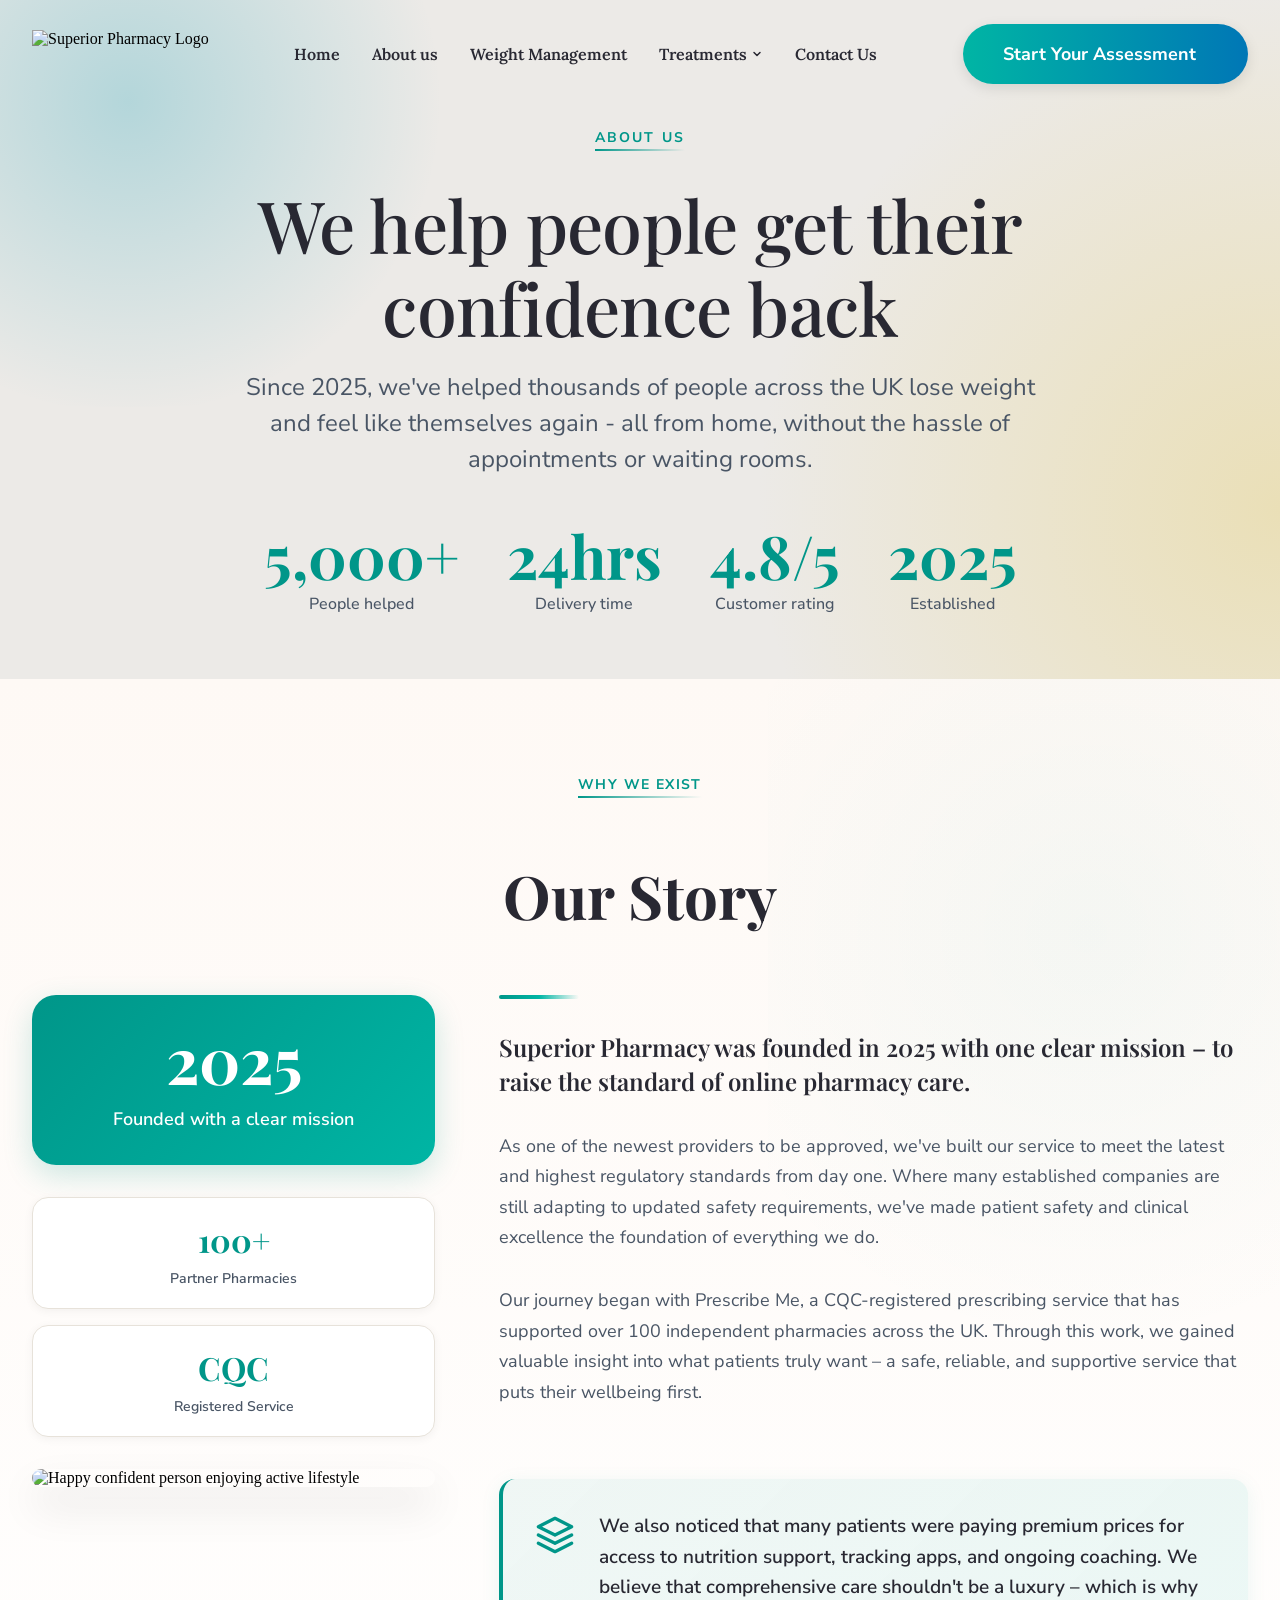
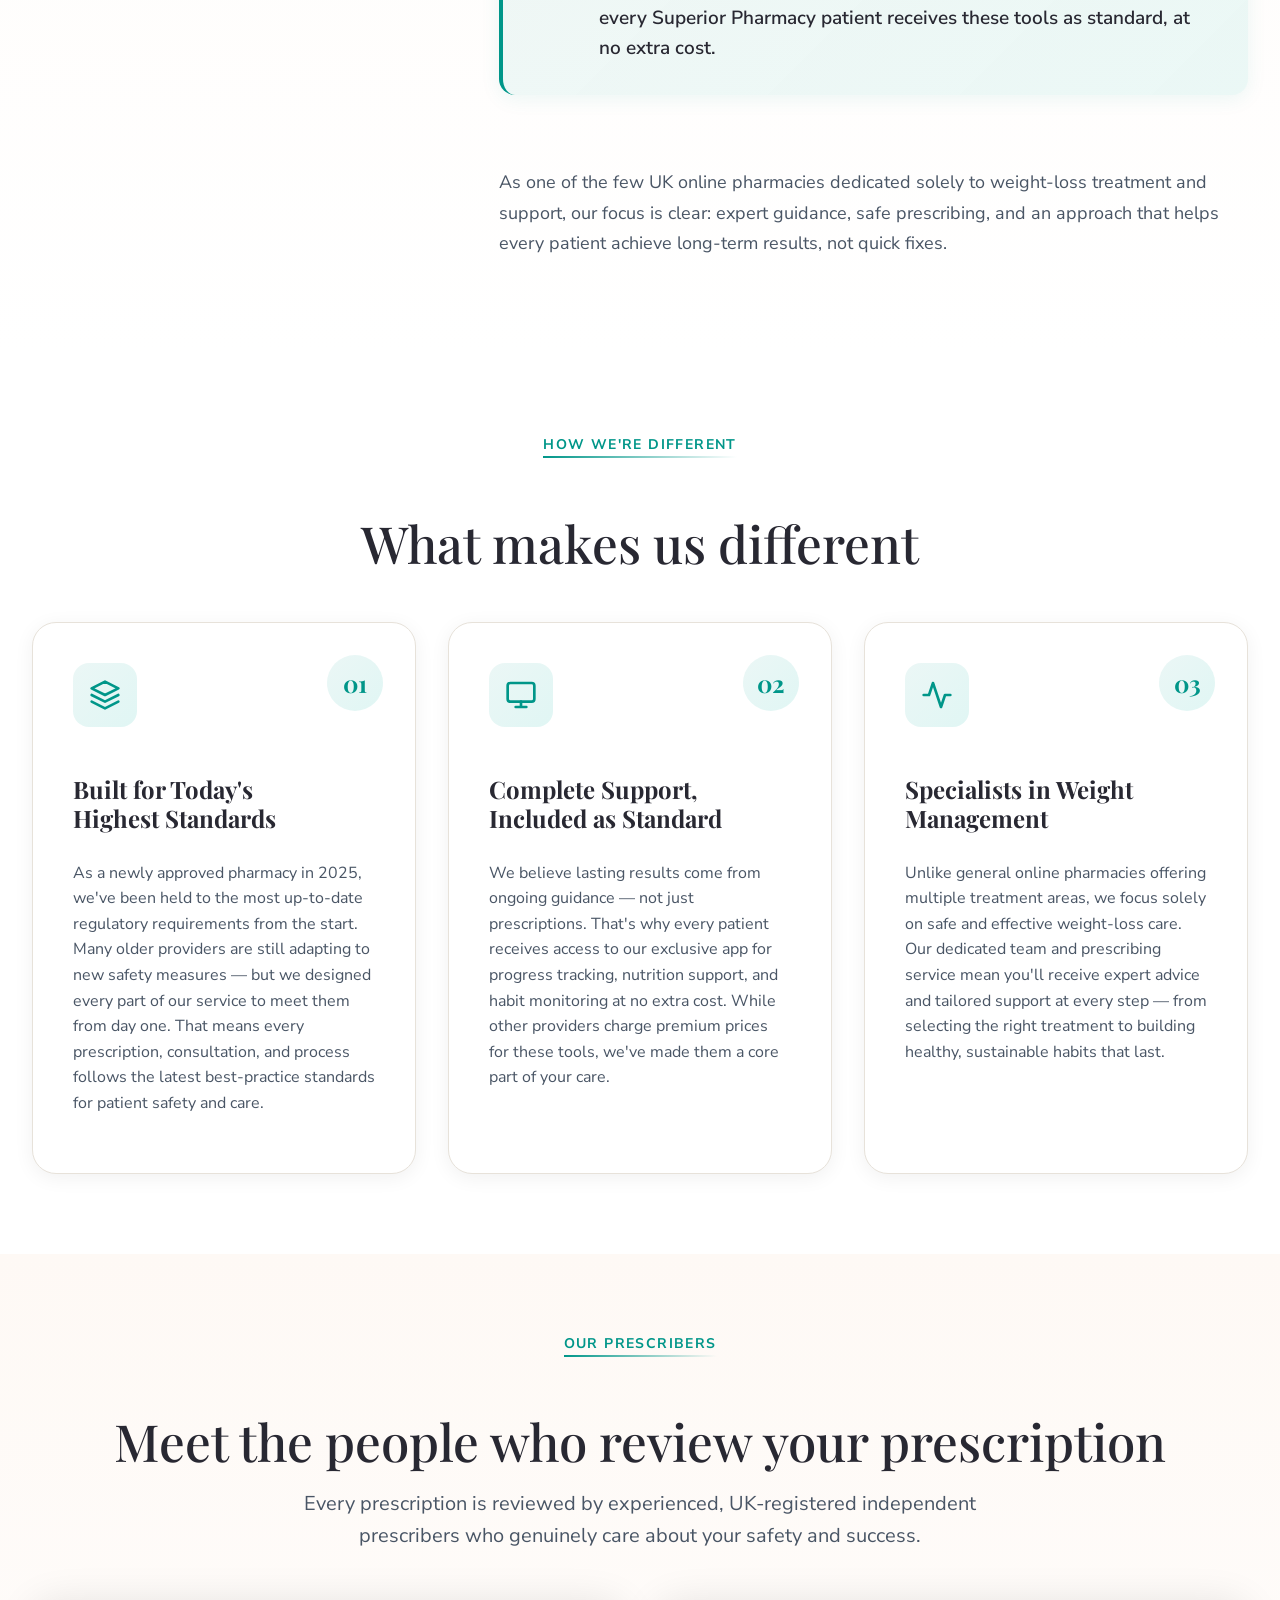
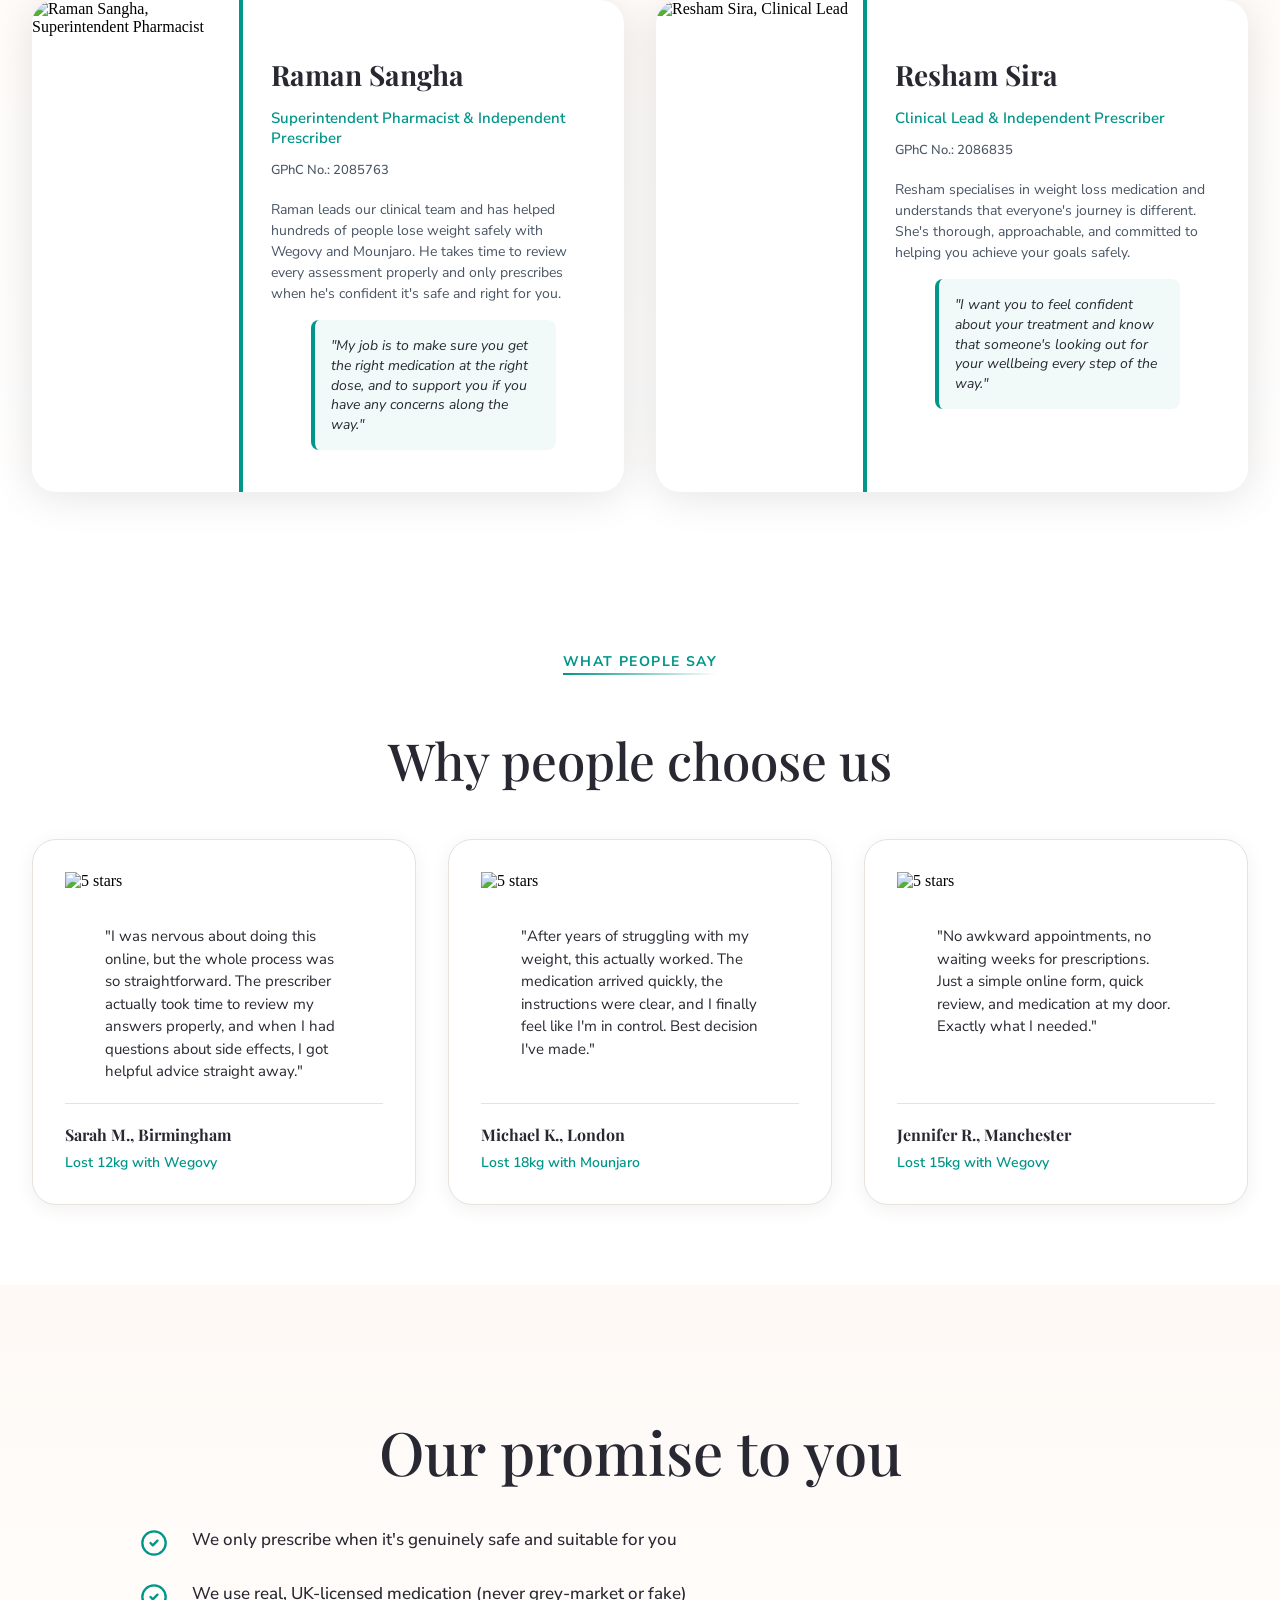
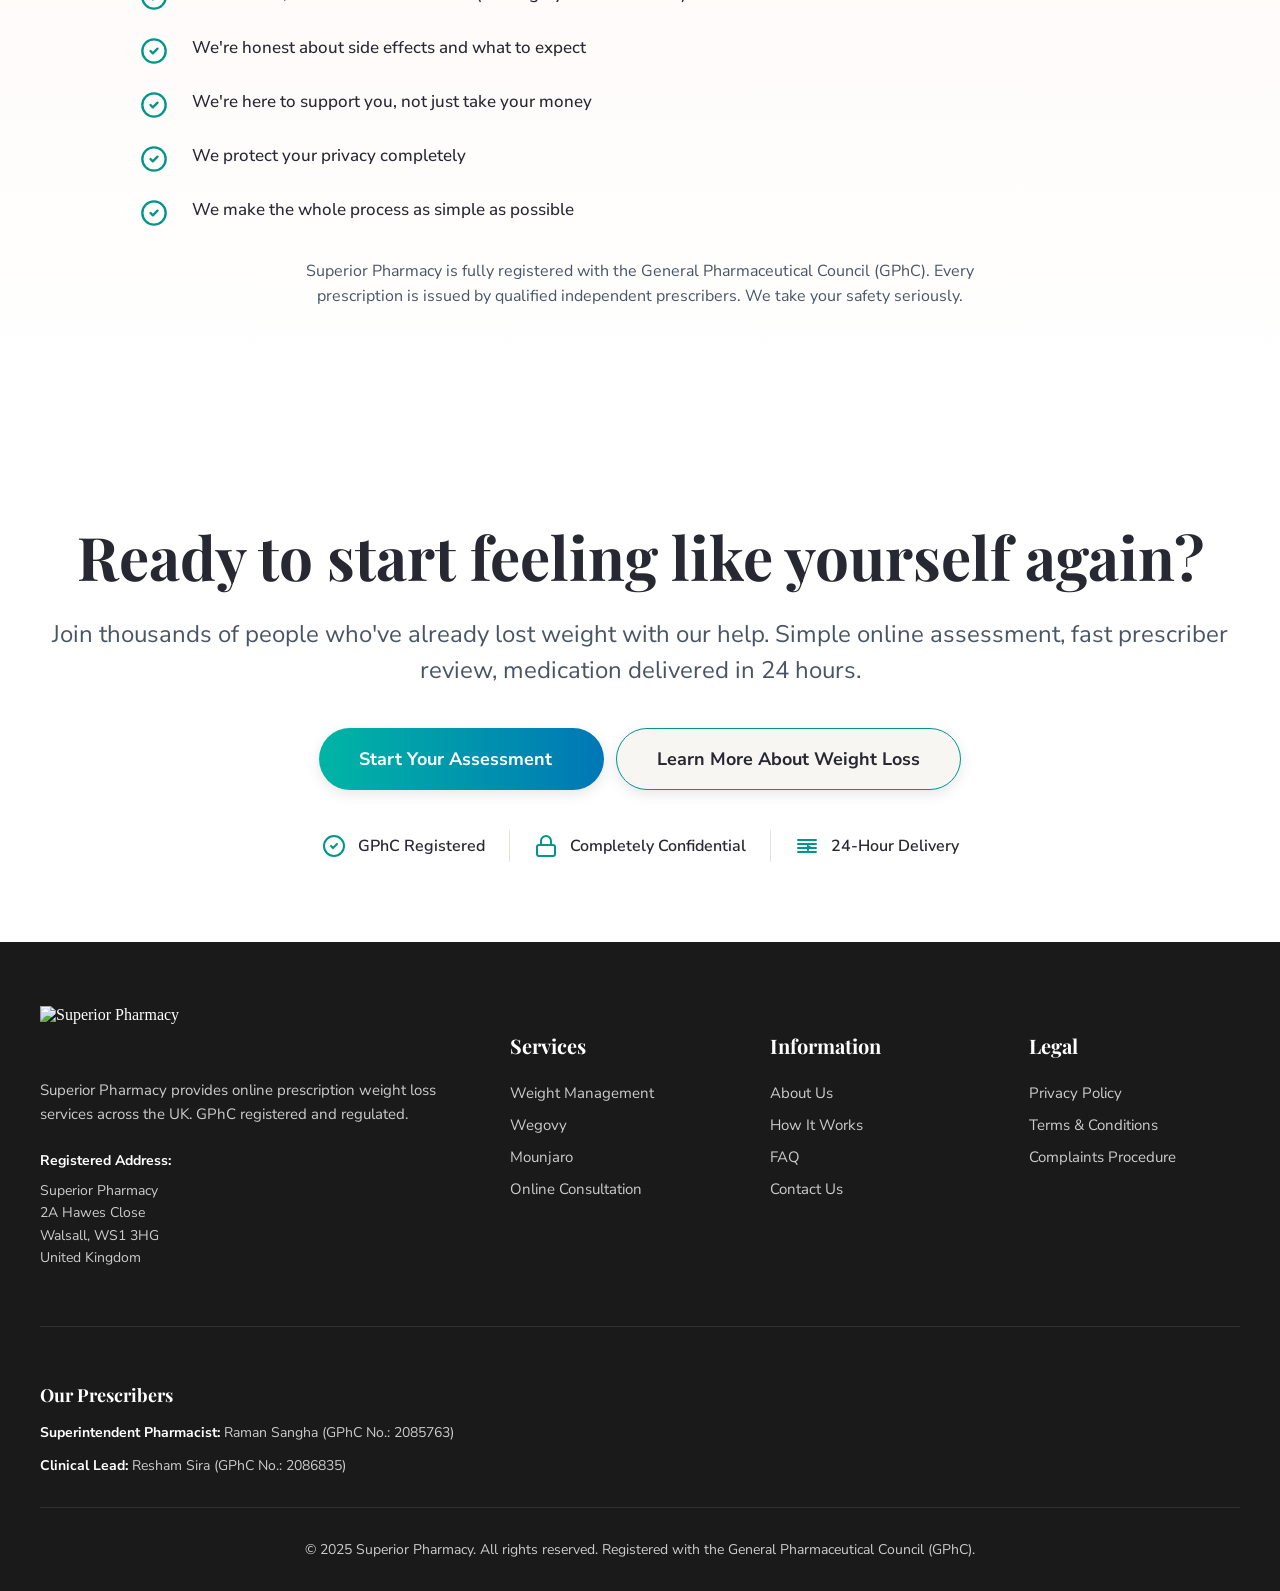
==== commit 13d203aa: "Initial commit from your app" ====
--- a/about.html
+++ b/about.html
@@ -45,7 +45,6 @@
               <a href="#switching-providers">Switching Providers</a>
             </div>
           </div>
-          <a href="#patients">For Patients</a>
           <a href="contact.html">Contact Us</a>
         </div>
         
@@ -74,7 +73,6 @@
               <a href="#switching-providers">Switching Providers</a>
             </div>
           </details>
-          <a href="#patients">For Patients</a>
           <a href="contact.html">Contact Us</a>
           <button class="cta-button primary-cta mobile-cta" onclick="window.location.href='https://superior-pharmacy-we-z3k8.bolt.host/'">
             Start Your Assessment
--- a/responsive.css
+++ b/responsive.css
@@ -1159,7 +1159,8 @@
 
 @media (max-width: 768px) {
   .benefits-bar-section {
-    padding: 2rem 1.25rem;
+    padding: 1.5rem 1.25rem;
+    margin-top: -1rem;
   }
   
   .benefits-bar-container {
@@ -3046,8 +3047,8 @@
   }
   
   .hero-content {
-    padding: 6rem 1.5rem 3rem;
-    gap: 2.5rem;
+    padding: 6rem 1.5rem 2rem;
+    gap: 2rem;
   }
   
   /* Enhanced mobile background */
@@ -3239,10 +3240,25 @@
   }
   
   .card-text {
-    top: 1rem;
-    left: 1rem;
-    right: 1rem;
-    max-width: calc(100% - 2rem);
+    top: 0.625rem;
+    left: 0.875rem;
+    right: 0.875rem;
+    max-width: calc(100% - 1.75rem);
+  }
+  
+  /* Add semi-transparent background with fixed height for alignment */
+  .hero-card .card-text {
+    background: linear-gradient(180deg, rgba(255, 255, 255, 0.95) 0%, rgba(255, 255, 255, 0.85) 70%, transparent 100%);
+    padding: 0.75rem 0.875rem;
+    border-radius: 0.75rem 0.75rem 0 0;
+    top: 0;
+    left: 0;
+    right: 0;
+    max-width: 100%;
+    min-height: 5.5rem;
+    display: flex;
+    flex-direction: column;
+    justify-content: flex-start;
   }
   
   .card-subtitle {
@@ -3266,10 +3282,10 @@
     bottom: 0;
     left: 50%;
     transform: translateX(-50%);
-    height: 70%;
+    height: 65%;
     width: auto;
     object-fit: contain;
-    max-width: 80%;
+    max-width: 75%;
   }
   
   .hero-benefit-item {
@@ -3446,6 +3462,393 @@
   outline-offset: 4px;
 }
 
+/* Health Hub Section */
+.health-hub-section {
+  background: var(--bg-cream);
+  padding: 6rem 2rem;
+}
+
+.health-hub-grid {
+  display: grid;
+  grid-template-columns: 3fr 2fr;
+  gap: 2.5rem;
+  margin-top: 4rem;
+}
+
+.featured-article-card {
+  background: var(--white);
+  border-radius: 1.5rem;
+  overflow: hidden;
+  box-shadow: 0 4px 20px rgba(0, 0, 0, 0.06);
+  display: flex;
+  flex-direction: column;
+  transition: all 0.3s ease;
+}
+
+.featured-article-card:hover {
+  transform: translateY(-8px);
+  box-shadow: 0 20px 40px rgba(0, 0, 0, 0.12);
+}
+
+.featured-article-card .article-image {
+  width: 100%;
+  height: 20rem;
+  overflow: hidden;
+}
+
+.featured-article-card .article-image img {
+  width: 100%;
+  height: 100%;
+  object-fit: cover;
+  transition: transform 0.3s ease;
+}
+
+.featured-article-card:hover .article-image img {
+  transform: scale(1.05);
+}
+
+.featured-article-card .article-content {
+  padding: 2.5rem;
+  display: flex;
+  flex-direction: column;
+  flex: 1;
+}
+
+.featured-article-card .article-category {
+  display: inline-block;
+  padding: 0.5rem 1rem;
+  background: rgba(0, 150, 137, 0.08);
+  border-radius: 2rem;
+  font-family: 'Nunito Sans', sans-serif;
+  font-weight: 600;
+  font-size: 0.875rem;
+  color: var(--primary-teal);
+  margin-bottom: 1.5rem;
+  width: fit-content;
+}
+
+.featured-article-card h3 {
+  font-family: 'Playfair Display', serif;
+  font-weight: 700;
+  font-size: 2.25rem;
+  color: var(--text-dark);
+  margin-bottom: 1rem;
+  line-height: 1.3;
+}
+
+.featured-article-card p {
+  font-family: 'Nunito Sans', sans-serif;
+  font-size: 1.0625rem;
+  line-height: 1.6;
+  color: var(--text-gray);
+  margin-bottom: 2rem;
+  flex: 1;
+}
+
+.featured-article-card .article-footer {
+  display: flex;
+  align-items: center;
+  gap: 1rem;
+  flex-wrap: wrap;
+  padding-top: 1.5rem;
+  border-top: 1px solid var(--border-light);
+}
+
+.featured-article-card .article-author,
+.featured-article-card .article-date {
+  font-family: 'Nunito Sans', sans-serif;
+  font-size: 0.875rem;
+  color: var(--text-gray);
+  font-weight: 500;
+}
+
+.featured-article-card .read-more-btn {
+  display: inline-flex;
+  align-items: center;
+  gap: 0.5rem;
+  padding: 0.75rem 1.25rem;
+  background: var(--primary-teal);
+  color: var(--white);
+  border-radius: 2rem;
+  font-family: 'Nunito Sans', sans-serif;
+  font-weight: 600;
+  font-size: 0.9375rem;
+  text-decoration: none;
+  transition: all 0.3s ease;
+  margin-left: auto;
+}
+
+.featured-article-card .read-more-btn:hover {
+  background: #007d72;
+  transform: translateY(-2px);
+}
+
+.featured-article-card .read-more-btn img {
+  width: 1rem;
+  height: 1rem;
+  filter: brightness(0) invert(1);
+}
+
+.supporting-articles-grid {
+  display: flex;
+  flex-direction: column;
+  gap: 1.5rem;
+}
+
+.supporting-article-card {
+  background: var(--white);
+  border-radius: 1.5rem;
+  overflow: hidden;
+  box-shadow: 0 2px 10px rgba(0, 0, 0, 0.05);
+  display: flex;
+  transition: all 0.3s ease;
+}
+
+.supporting-article-card:hover {
+  transform: translateY(-4px);
+  box-shadow: 0 8px 20px rgba(0, 0, 0, 0.1);
+}
+
+.supporting-article-card.card-blue {
+  background: linear-gradient(135deg, rgba(150, 240, 255, 0.1) 0%, rgba(150, 240, 255, 0.05) 100%), var(--white);
+}
+
+.supporting-article-card.card-pink {
+  background: linear-gradient(135deg, rgba(255, 161, 120, 0.1) 0%, rgba(255, 161, 120, 0.05) 100%), var(--white);
+}
+
+.supporting-article-card.card-peach {
+  background: linear-gradient(135deg, rgba(231, 206, 107, 0.1) 0%, rgba(231, 206, 107, 0.05) 100%), var(--white);
+}
+
+.supporting-article-card .article-thumbnail {
+  width: 8rem;
+  height: 8rem;
+  flex-shrink: 0;
+  overflow: hidden;
+}
+
+.supporting-article-card .article-thumbnail img {
+  width: 100%;
+  height: 100%;
+  object-fit: cover;
+  transition: transform 0.3s ease;
+}
+
+.supporting-article-card:hover .article-thumbnail img {
+  transform: scale(1.08);
+}
+
+.supporting-article-card .article-content {
+  padding: 1.5rem;
+  display: flex;
+  flex-direction: column;
+  flex: 1;
+}
+
+.supporting-article-card .article-category {
+  display: inline-block;
+  padding: 0.375rem 0.75rem;
+  background: rgba(0, 150, 137, 0.05);
+  border-radius: 1.5rem;
+  font-family: 'Nunito Sans', sans-serif;
+  font-weight: 600;
+  font-size: 0.75rem;
+  color: var(--primary-teal);
+  margin-bottom: 0.75rem;
+  width: fit-content;
+}
+
+.supporting-article-card h4 {
+  font-family: 'Playfair Display', serif;
+  font-weight: 700;
+  font-size: 1.125rem;
+  color: var(--text-dark);
+  margin-bottom: 0.5rem;
+  line-height: 1.4;
+  flex: 1;
+}
+
+.supporting-article-card p {
+  font-family: 'Nunito Sans', sans-serif;
+  font-size: 0.875rem;
+  line-height: 1.5;
+  color: var(--text-gray);
+  margin-bottom: 1rem;
+}
+
+.supporting-article-card .article-meta {
+  display: flex;
+  justify-content: space-between;
+  align-items: center;
+  padding-top: 0.75rem;
+  border-top: 1px solid var(--border-light);
+}
+
+.supporting-article-card .read-time {
+  font-family: 'Nunito Sans', sans-serif;
+  font-size: 0.8125rem;
+  color: var(--text-gray);
+  font-weight: 500;
+}
+
+.supporting-article-card .read-more-link {
+  font-family: 'Nunito Sans', sans-serif;
+  font-size: 0.875rem;
+  color: var(--primary-teal);
+  font-weight: 600;
+  text-decoration: none;
+  transition: color 0.3s;
+}
+
+.supporting-article-card .read-more-link:hover {
+  color: #007d72;
+  text-decoration: underline;
+}
+
+.health-hub-cta {
+  text-align: center;
+  margin-top: 4rem;
+}
+
+/* Responsive Styles for Health Hub */
+@media (max-width: 1024px) {
+  .health-hub-grid {
+    grid-template-columns: 1fr;
+    gap: 2rem;
+  }
+  
+  .featured-article-card .article-image {
+    height: 16rem;
+  }
+  
+  .featured-article-card .article-content {
+    padding: 2rem;
+  }
+  
+  .featured-article-card h3 {
+    font-size: 1.875rem;
+  }
+  
+  .featured-article-card p {
+    font-size: 1rem;
+  }
+  
+  .supporting-articles-grid {
+    gap: 1rem;
+  }
+  
+  .supporting-article-card .article-thumbnail {
+    width: 7rem;
+    height: 7rem;
+  }
+  
+  .supporting-article-card .article-content {
+    padding: 1.25rem;
+  }
+  
+  .supporting-article-card h4 {
+    font-size: 1rem;
+  }
+  
+  .supporting-article-card p {
+    font-size: 0.8125rem;
+  }
+}
+
+@media (max-width: 768px) {
+  .health-hub-section {
+    padding: 4rem 1.5rem;
+  }
+  
+  .health-hub-grid {
+    margin-top: 3rem;
+  }
+  
+  .featured-article-card .article-image {
+    height: 14rem;
+  }
+  
+  .featured-article-card .article-content {
+    padding: 1.5rem;
+  }
+  
+  .featured-article-card .article-category {
+    font-size: 0.75rem;
+    margin-bottom: 1rem;
+  }
+  
+  .featured-article-card h3 {
+    font-size: 1.5rem;
+    margin-bottom: 0.75rem;
+  }
+  
+  .featured-article-card p {
+    font-size: 0.9375rem;
+    margin-bottom: 1.5rem;
+  }
+  
+  .featured-article-card .article-footer {
+    flex-direction: column;
+    align-items: flex-start;
+    gap: 0.75rem;
+  }
+  
+  .featured-article-card .read-more-btn {
+    width: 100%;
+    justify-content: center;
+    margin-left: 0;
+    font-size: 0.875rem;
+    padding: 0.875rem 1rem;
+  }
+  
+  .supporting-article-card {
+    flex-direction: column;
+  }
+  
+  .supporting-article-card .article-thumbnail {
+    width: 100%;
+    height: 10rem;
+  }
+  
+  .supporting-article-card .article-content {
+    padding: 1.5rem;
+  }
+  
+  .supporting-article-card .article-category {
+    font-size: 0.75rem;
+    margin-bottom: 0.75rem;
+  }
+  
+  .supporting-article-card h4 {
+    font-size: 1.125rem;
+    margin-bottom: 0.75rem;
+  }
+  
+  .supporting-article-card p {
+    font-size: 0.875rem;
+    margin-bottom: 1rem;
+  }
+  
+  .supporting-article-card .article-meta {
+    flex-direction: column;
+    align-items: flex-start;
+    gap: 0.5rem;
+  }
+  
+  .supporting-article-card .read-more-link {
+    font-size: 0.8125rem;
+  }
+  
+  .health-hub-cta {
+    margin-top: 3rem;
+  }
+  
+  .health-hub-cta .cta-button {
+    width: 100%;
+  }
+}
+
 /* Footer Styles */
 .site-footer {
   background: #1a1a1a;
--- a/about.css
+++ b/about.css
@@ -115,10 +115,10 @@
   font-weight: 500;
 }
 
-/* Why We Exist Section - Redesigned */
+/* Why We Exist Section - Premium Redesign */
 .about-why-section {
   background: linear-gradient(180deg, #fef9f5 0%, #ffffff 100%);
-  padding: 5rem 2rem; /* Reduced top padding */
+  padding: 6rem 2rem;
   position: relative;
   overflow: hidden;
 }
@@ -136,13 +136,22 @@
 
 .about-why-header {
   text-align: center;
-  margin-bottom: 3rem; /* Reduced bottom margin */
+  margin-bottom: 4rem;
+}
+
+.about-why-header h2 {
+  font-family: 'Playfair Display', serif;
+  font-weight: 700;
+  font-size: 3.75rem;
+  color: var(--text-dark);
+  margin-bottom: 0;
+  line-height: 1.2;
 }
 
 .about-story-layout {
   display: grid;
   grid-template-columns: 35fr 65fr;
-  gap: 3rem; /* Reduced gap */
+  gap: 4rem;
   align-items: start;
 }
 
@@ -150,7 +159,7 @@
 .about-story-sidebar {
   display: flex;
   flex-direction: column;
-  gap: 1.5rem; /* Reduced gap */
+  gap: 2rem;
   position: sticky;
   top: 8rem;
 }
@@ -226,7 +235,7 @@
 .about-story-content {
   display: flex;
   flex-direction: column;
-  gap: 1.5rem; /* Reduced gap */
+  gap: 2rem;
 }
 
 .story-paragraph {
@@ -235,42 +244,43 @@
 
 .story-paragraph p {
   font-family: 'Nunito Sans', sans-serif;
-  font-size: 1rem; /* Further reduced font size */
-  line-height: 1.5;
+  font-size: 1.125rem;
+  line-height: 1.7;
   color: var(--text-gray);
   margin: 0;
 }
 
 .story-paragraph:first-child p {
-  font-family: 'Nunito Sans', sans-serif;
-  font-size: 1.125rem; /* Reduced font size */
-  font-weight: 700;
-  color: var(--text-dark);
-  line-height: 1.3;
+  font-family: 'Playfair Display', serif;
+  font-size: 1.5rem;
+  font-weight: 600;
+  color: var(--text-dark);
+  line-height: 1.4;
 }
 
 .paragraph-accent {
-  width: 4rem;
+  width: 5rem;
   height: 4px;
-  background: linear-gradient(90deg, var(--primary-teal) 0%, transparent 100%);
-  margin-bottom: 1.5rem;
+  background: linear-gradient(90deg, var(--primary-teal) 0%, #00b5a4 50%, transparent 100%);
+  margin-bottom: 2rem;
   border-radius: 2px;
 }
 
 .story-highlight-box {
-  background: rgba(0, 150, 137, 0.05);
+  background: linear-gradient(135deg, rgba(0, 150, 137, 0.06) 0%, rgba(0, 181, 164, 0.08) 100%);
   border-left: 4px solid var(--primary-teal);
-  border-radius: 0.75rem;
-  padding: 1.5rem; /* Reduced padding */
-  display: flex;
-  gap: 1rem; /* Reduced gap */
+  border-radius: 1rem;
+  padding: 2rem;
+  display: flex;
+  gap: 1.5rem;
   align-items: start;
-  margin: 1rem 0; /* Reduced margin */
+  margin: 2.5rem 0;
+  box-shadow: 0 4px 20px rgba(0, 150, 137, 0.08);
 }
 
 .story-highlight-box svg {
-  width: 2rem;
-  height: 2rem;
+  width: 2.5rem;
+  height: 2.5rem;
   color: var(--primary-teal);
   flex-shrink: 0;
   margin-top: 0.25rem;
@@ -278,9 +288,10 @@
 
 .story-highlight-box p {
   font-family: 'Nunito Sans', sans-serif;
-  font-size: 1.125rem;
+  font-size: 1.1875rem;
   font-weight: 600;
   color: var(--text-dark);
+  line-height: 1.6;
 }
 
 /* How We're Different Section */
@@ -728,55 +739,81 @@
 
 @media (max-width: 768px) {
   .about-hero-section {
-    padding: 5rem 1.25rem 3rem; /* Adjusted padding */
+    padding: 6rem 1.5rem 4rem;
   }
   
   .about-hero-container h1 {
-    font-size: 2.25rem; /* Reduced font size */
-    margin-bottom: 1rem;
+    font-size: 2.5rem;
+    margin-bottom: 1.5rem;
   }
   
   .about-hero-subtitle {
-    font-size: 0.9375rem; /* Reduced font size */
-    margin-bottom: 2rem;
+    font-size: 1.0625rem;
+    margin-bottom: 2.5rem;
+    line-height: 1.6;
   }
   
   .about-stats-row {
-    gap: 1.5rem; /* Reduced gap */
+    gap: 2rem;
   }
   
   .about-stat-number {
-    font-size: 2.25rem; /* Reduced font size */
+    font-size: 2.5rem;
+  }
+  
+  .about-why-section {
+    padding: 4rem 1.5rem;
+  }
+  
+  .about-why-header {
+    margin-bottom: 3rem;
+  }
+  
+  .about-why-header h2 {
+    font-size: 2.5rem;
   }
   
   .about-story-sidebar {
     grid-template-columns: 1fr;
-    gap: 1rem; /* Reduced gap */
+    gap: 1.5rem;
   }
   
   .about-story-highlight {
-    padding: 1.5rem; /* Reduced padding */
+    padding: 2rem;
   }
   
   .highlight-year {
-    font-size: 2.5rem; /* Reduced font size */
+    font-size: 3rem;
+  }
+  
+  .about-story-content {
+    gap: 1.75rem;
   }
   
   .story-paragraph p {
-    font-size: 0.9375rem; /* Reduced font size */
+    font-size: 1rem;
+    line-height: 1.65;
   }
   
   .story-paragraph:first-child p {
-    font-size: 1.0625rem; /* Reduced font size */
+    font-size: 1.25rem;
+    line-height: 1.4;
   }
   
   .story-highlight-box {
-    padding: 1.25rem; /* Reduced padding */
-    gap: 0.75rem; /* Reduced gap */
+    padding: 1.5rem;
+    gap: 1rem;
+    margin: 2rem 0;
+  }
+  
+  .story-highlight-box svg {
+    width: 2rem;
+    height: 2rem;
   }
   
   .story-highlight-box p {
-    font-size: 0.9375rem; /* Reduced font size */
+    font-size: 1rem;
+    line-height: 1.6;
   }
   
   .about-different-section .section-header h2 {
